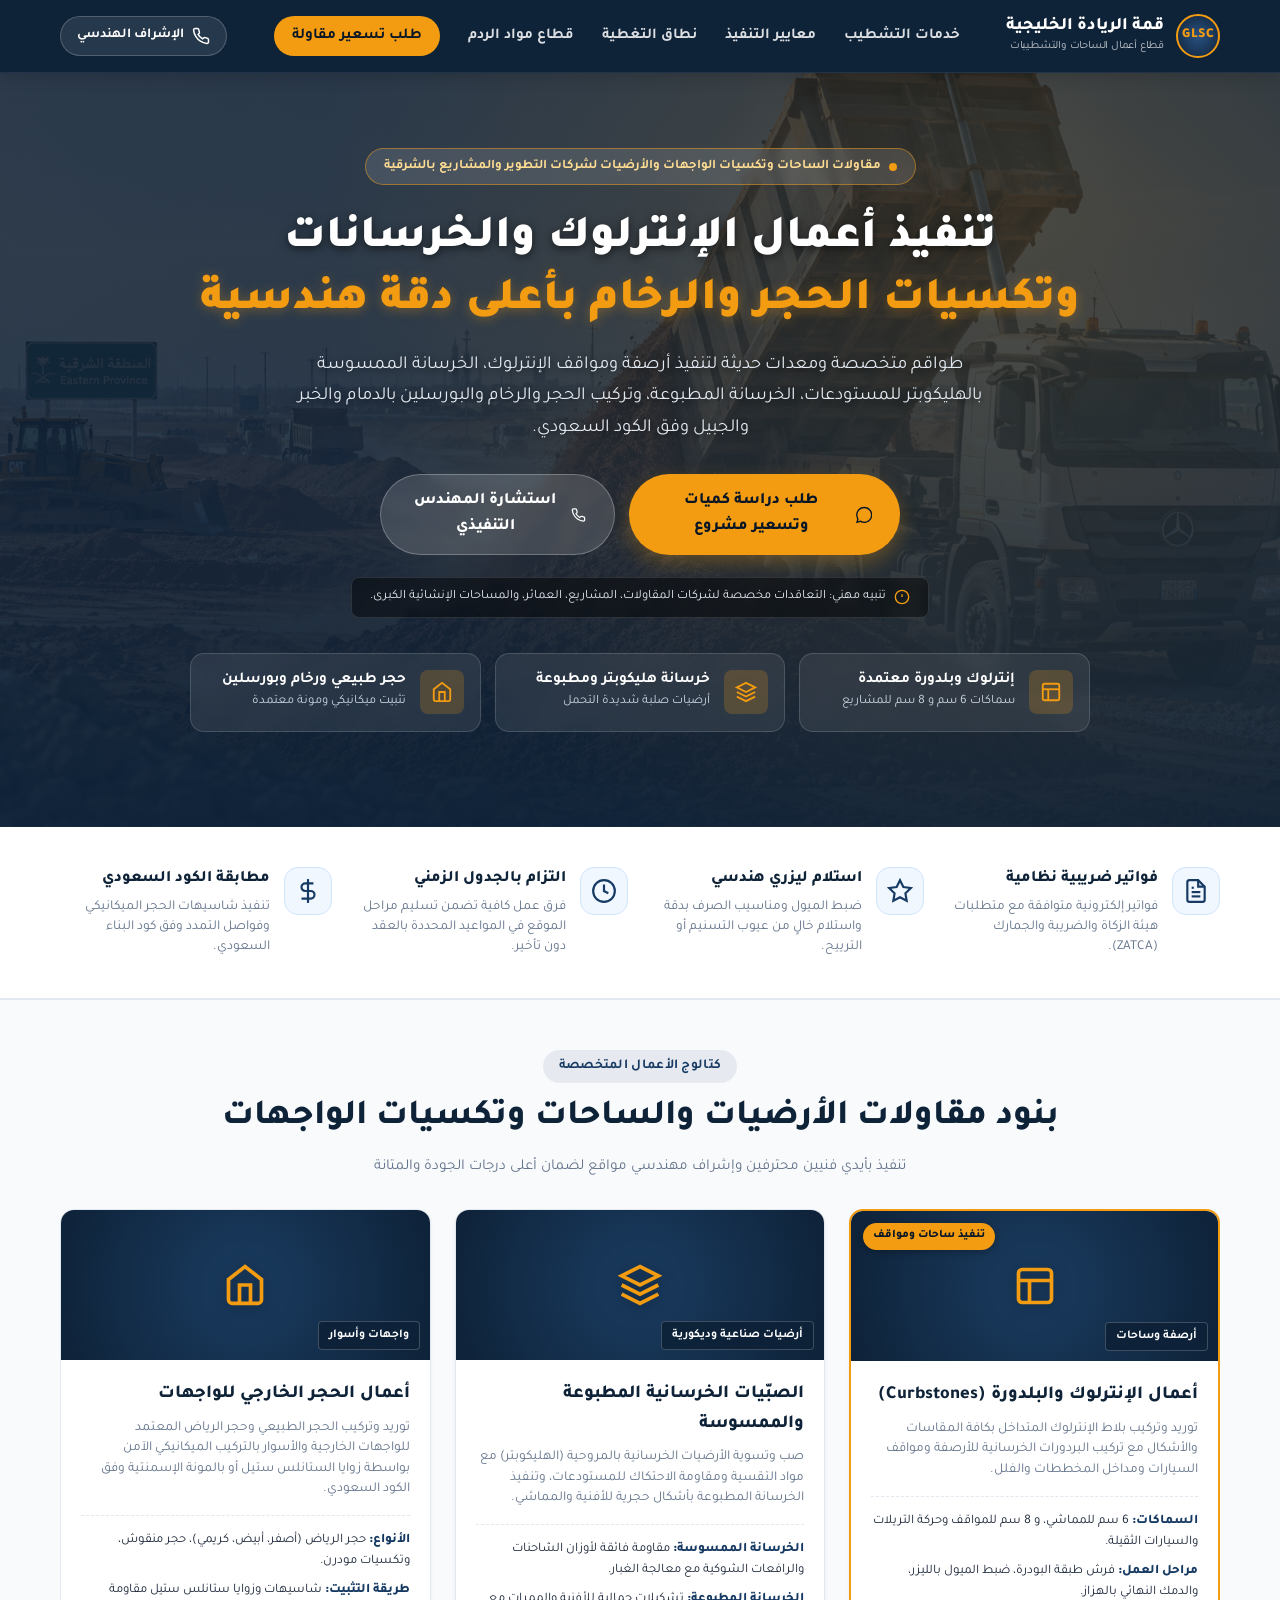
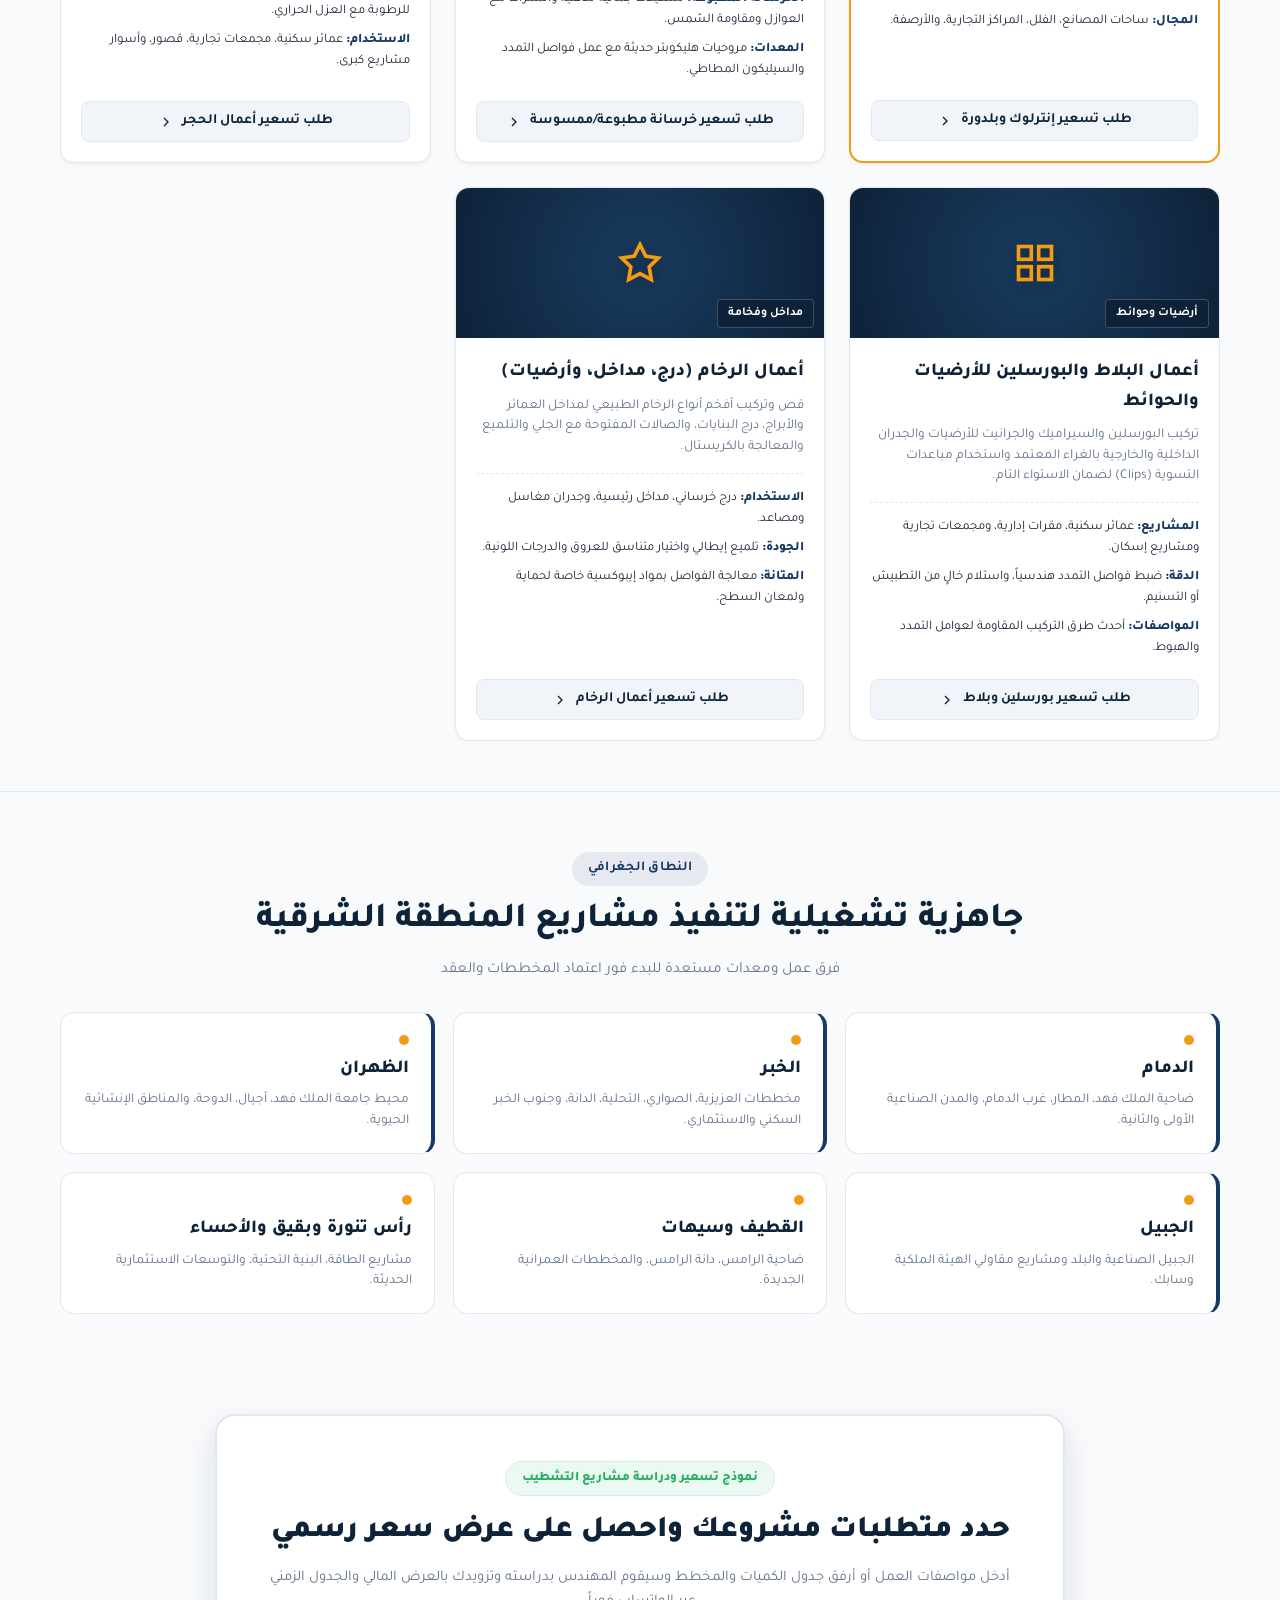
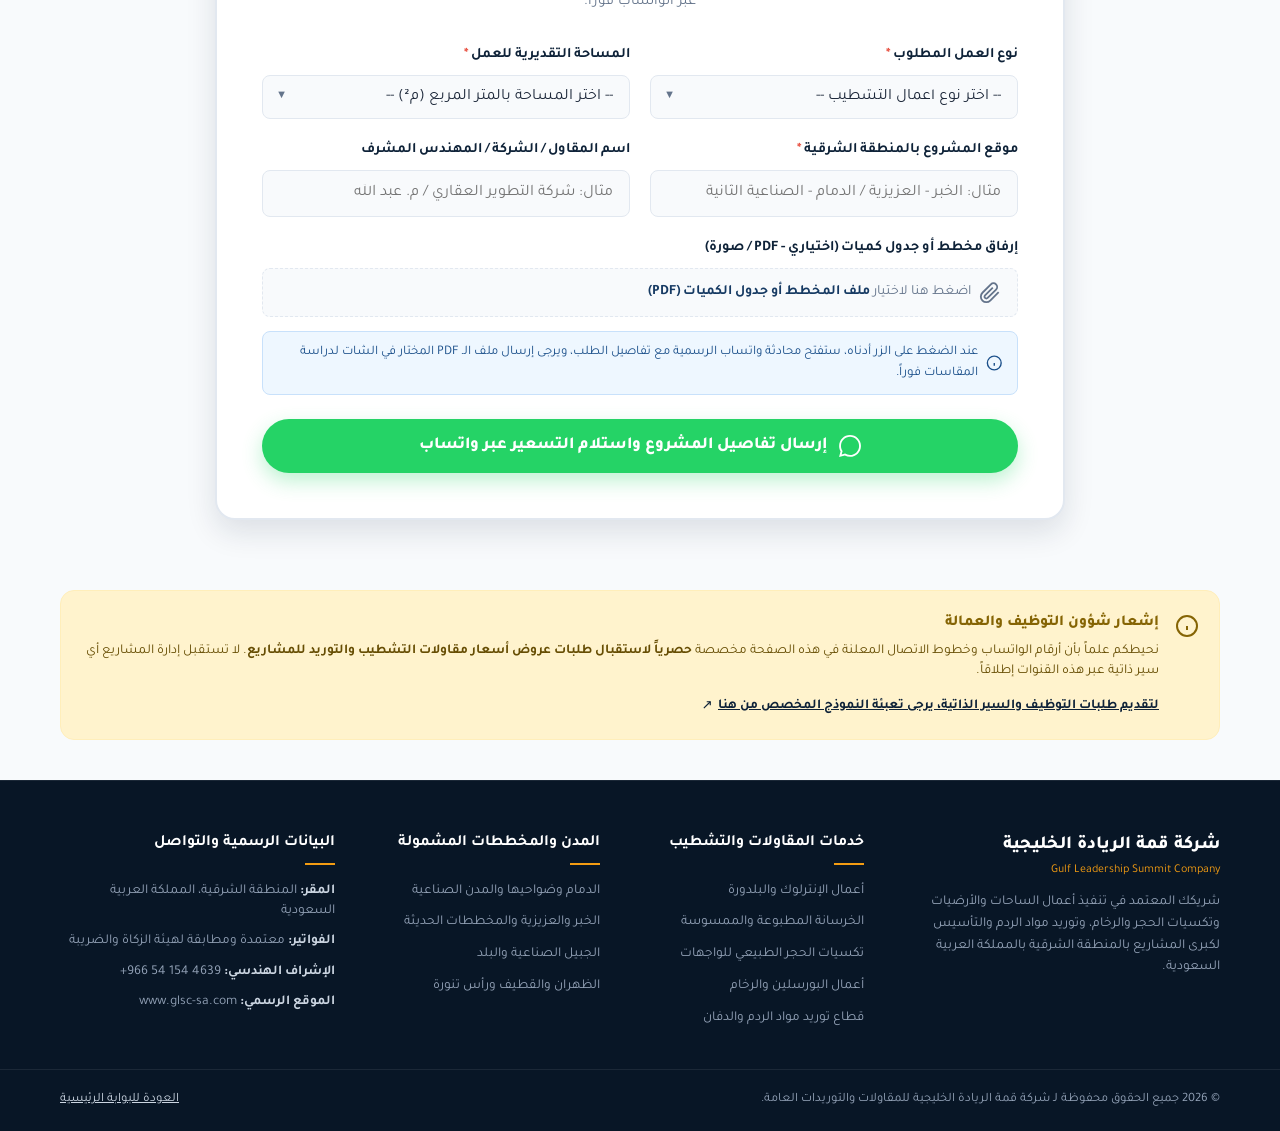
==== finishing.html @ ec5ab381 "Create finishing.html" ====
<!DOCTYPE html>
<html lang="ar" dir="rtl">
<head>
  <meta charset="UTF-8">
  <meta name="viewport" content="width=device-width, initial-scale=1.0">
  <meta http-equiv="X-UA-Compatible" content="IE=edge">
  
  <!-- Canonical URL for SEO -->
  <link rel="canonical" href="https://www.glsc-sa.com/finishing.html">

  <!-- SEO & B2B Targeting Meta Tags -->
  <title>مقاولات أعمال الإنترلوك والخرسانة والتشطيبات بالشرقية | قمة الريادة الخليجية</title>
  <meta name="description" content="تنفيذ أعمال الإنترلوك والبلدورة، الخرسانة الممسوسة والمطبوعة، وتكسيات الحجر والرخام والبورسلين بالدمام، الخبر، والجبيل. إشراف هندسي وفواتير ضريبية معتمدة.">
  <meta name="keywords" content="مقاول انترلوك الدمام, تركيب بلدورات الخبر, خرسانة ممسوسة هليكوبتر, خرسانة مطبوعة الشرقية, مقاول حجر واجهات, تركيب رخام وبورسلين, قمة الريادة الخليجية">
  <meta name="author" content="شركة قمة الريادة الخليجية للمقاولات">
  <meta name="robots" content="index, follow">

  <!-- Schema.org JSON-LD for Local Contracting Business -->
  <script type="application/ld+json">
  {
    "@context": "https://schema.org",
    "@type": "GeneralContractor",
    "name": "شركة قمة الريادة الخليجية - قطاع أعمال الساحات والتشطيبات",
    "url": "https://www.glsc-sa.com/finishing.html",
    "logo": "https://www.glsc-sa.com/assets/images/hero-bg.svg",
    "description": "تنفيذ أعمال الإنترلوك، الخرسانات الممسوسة والمطبوعة، وتكسيات الحجر الطبيعي والرخام والبورسلين بالمنطقة الشرقية.",
    "telephone": "+966541544639",
    "address": {
      "@type": "PostalAddress",
      "addressRegion": "المنطقة الشرقية",
      "addressCountry": "SA"
    },
    "areaServed": ["الدمام", "الخبر", "الجبيل", "الظهران", "القطيف"]
  }
  </script>

  <!-- Open Graph -->
  <meta property="og:type" content="website">
  <meta property="og:title" content="أعمال الإنترلوك والخرسانات وتكسيات الحجر والرخام بالشرقية | قمة الريادة الخليجية">
  <meta property="og:description" content="كوادر فنية متخصصة ومعدات دقيقة لتنفيذ ساحات ومشاريع المنطقة الشرقية وفق معايير الكود السعودي.">
  <meta property="og:image" content="assets/images/hero-bg.svg">
  <meta property="og:url" content="https://www.glsc-sa.com/finishing.html">
  <meta property="og:locale" content="ar_SA">

  <!-- Meta Pixel Code -->
  <script>
    !function(f,b,e,v,n,t,s)
    {if(f.fbq)return;n=f.fbq=function(){n.callMethod?
    n.callMethod.apply(n,arguments):n.queue.push(arguments)};
    if(!f._fbq)f._fbq=n;n.push=n;n.loaded=!0;n.version='2.0';
    n.queue=[];t=b.createElement(e);t.async=!0;
    t.src=v;s=b.getElementsByTagName(e)[0];
    s.parentNode.insertBefore(t,s)}(window, document,'script',
    'https://connect.facebook.net/en_US/fbevents.js');
    fbq('init', '2124334818291860');
    fbq('track', 'PageView');
  </script>
  <noscript>
    <img height="1" width="1" style="display:none"
    src="https://www.facebook.com/tr?id=2124334818291860&ev=PageView&noscript=1"/>
  </noscript>

  <!-- Microsoft Clarity Tracking Code -->
  <script type="text/javascript">
    (function(c,l,a,r,i,t,y){
        c[a]=c[a]||function(){(c[a].q=c[a].q||[]).push(arguments)};
        t=l.createElement(r);t.async=1;t.src="https://www.clarity.ms/tag/"+i;
        y=l.getElementsByTagName(r)[0];y.parentNode.insertBefore(t,y);
    })(window, document, "clarity", "script", "yhiskl7cxf");
  </script>

  <!-- Vercel Web Analytics -->
  <script>
    window.va = window.va || function () { (window.vaq = window.vaq || []).push(arguments); };
  </script>
  <script defer src="/_vercel/insights/script.js"></script>

  <!-- Google Fonts: Tajawal -->
  <link rel="preconnect" href="https://fonts.googleapis.com">
  <link rel="preconnect" href="https://fonts.gstatic.com">
  <link href="https://fonts.googleapis.com/css2?family=Tajawal:wght@400;500;700;800;900&display=swap" rel="stylesheet">

  <!-- Main Stylesheet -->
  <link rel="stylesheet" href="css/styles.css?v=30">

  <style>
    /* تخصيص إضافي لخانة المرفقات وتنبيه ملفات الـ PDF */
    .file-upload-wrapper {
      position: relative;
      background-color: #f8fafc;
      border: 1.5px dashed var(--border-color);
      border-radius: var(--radius-sm);
      padding: 12px 16px;
      display: flex;
      align-items: center;
      gap: 12px;
      cursor: pointer;
      transition: var(--transition);
    }
    .file-upload-wrapper:hover {
      border-color: var(--primary-blue);
      background-color: #f0f7ff;
    }
    .file-upload-wrapper input[type="file"] {
      position: absolute;
      top: 0;
      left: 0;
      width: 100%;
      height: 100%;
      opacity: 0;
      cursor: pointer;
    }
    .file-upload-label {
      font-size: 0.88rem;
      color: var(--text-muted);
      display: flex;
      align-items: center;
      gap: 8px;
    }
    .file-upload-label strong {
      color: var(--primary-blue);
    }
    .file-status-text {
      font-size: 0.8rem;
      color: #27ae60;
      font-weight: 700;
      display: none;
    }
    .pdf-notice-box {
      background-color: #eef7ff;
      border: 1px solid #c8e1fb;
      padding: 10px 14px;
      border-radius: var(--radius-sm);
      font-size: 0.82rem;
      color: #1a4f8a;
      display: flex;
      align-items: center;
      gap: 8px;
      margin-top: 6px;
    }
  </style>
</head>
<body>

  <!-- 1. Header & Navigation -->
  <header class="site-header" id="header">
    <div class="container header-inner">
      <div class="brand-identity">
        <a href="index.html" class="brand-logo" aria-label="شركة قمة الريادة الخليجية">
          <div class="logo-symbol">
            <span class="logo-letters">GLSC</span>
          </div>
          <div class="logo-texts">
            <span class="brand-title">قمة الريادة الخليجية</span>
            <span class="brand-subtitle">قطاع أعمال الساحات والتشطيبات</span>
          </div>
        </a>
      </div>

      <nav class="desktop-nav">
        <a href="#services">خدمات التشطيب</a>
        <a href="#compliance">معايير التنفيذ</a>
        <a href="#coverage">نطاق التغطية</a>
        <a href="materials.html">قطاع مواد الردم</a>
        <a href="#rfq-funnel" class="btn-nav-highlight">طلب تسعير مقاولة</a>
      </nav>

      <div class="header-contact">
        <a href="tel:+966541544639" class="btn-header-call" aria-label="اتصال مباشر بالمهندس المشرف">
          <svg width="18" height="18" viewBox="0 0 24 24" fill="none" stroke="currentColor" stroke-width="2"><path d="M22 16.92v3a2 2 0 0 1-2.18 2 19.79 19.79 0 0 1-8.63-3.07 19.5 19.5 0 0 1-6-6 19.79 19.79 0 0 1-3.07-8.67A2 2 0 0 1 4.11 2h3a2 2 0 0 1 2 1.72 12.84 12.84 0 0 0 .7 2.81 2 2 0 0 1-.45 2.11L8.09 9.91a16 16 0 0 0 6 6l1.27-1.27a2 2 0 0 1 2.11-.45 12.84 12.84 0 0 0 2.81.7A2 2 0 0 1 22 16.92z"></path></svg>
          <span>الإشراف الهندسي</span>
        </a>
      </div>
    </div>
  </header>

  <main>
    <!-- 2. Hero Section -->
    <section class="hero-section" id="hero">
      <div class="hero-overlay"></div>
      <div class="container hero-container">
        
        <div class="b2b-filter-badge">
          <span class="pulse-dot"></span>
          <span>مقاولات الساحات وتكسيات الواجهات والأرضيات لشركات التطوير والمشاريع بالشرقية</span>
        </div>

        <h1 class="hero-title">
          تنفيذ أعمال الإنترلوك والخرسانات<br>
          <span class="highlight-text">وتكسيات الحجر والرخام بأعلى دقة هندسية</span>
        </h1>

        <p class="hero-description">
          طواقم متخصصة ومعدات حديثة لتنفيذ أرصفة ومواقف الإنترلوك، الخرسانة الممسوسة بالهليكوبتر للمستودعات، الخرسانة المطبوعة، وتركيب الحجر والرخام والبورسلين بالدمام والخبر والجبيل وفق الكود السعودي.
        </p>

        <div class="hero-actions">
          <a href="#rfq-funnel" class="btn-primary btn-gold">
            <svg width="22" height="22" viewBox="0 0 24 24" fill="currentColor"><path d="M.057 24l1.687-6.163c-1.041-1.804-1.588-3.849-1.587-5.946.003-6.556 5.338-11.891 11.893-11.891 3.181.001 6.167 1.24 8.413 3.488 2.245 2.248 3.481 5.236 3.48 8.414-.003 6.557-5.338 11.892-11.893 11.892-1.99-.001-3.951-.5-5.688-1.448l-6.305 1.654zm6.597-3.807c1.676.995 3.276 1.591 5.392 1.592 5.448 0 9.886-4.434 9.889-9.885.002-5.462-4.415-9.89-9.881-9.892-5.452 0-9.887 4.434-9.889 9.884-.001 2.225.651 3.891 1.746 5.634l-.999 3.648 3.742-.981z"/></svg>
            <span>طلب دراسة كميات وتسعير مشروع</span>
          </a>
          <a href="tel:+966541544639" class="btn-secondary">
            <svg width="20" height="20" viewBox="0 0 24 24" fill="none" stroke="currentColor" stroke-width="2"><path d="M22 16.92v3a2 2 0 0 1-2.18 2 19.79 19.79 0 0 1-8.63-3.07 19.5 19.5 0 0 1-6-6 19.79 19.79 0 0 1-3.07-8.67A2 2 0 0 1 4.11 2h3a2 2 0 0 1 2 1.72 12.84 12.84 0 0 0 .7 2.81 2 2 0 0 1-.45 2.11L8.09 9.91a16 16 0 0 0 6 6l1.27-1.27a2 2 0 0 1 2.11-.45 12.84 12.84 0 0 0 2.81.7A2 2 0 0 1 22 16.92z"></path></svg>
            <span>استشارة المهندس التنفيذي</span>
          </a>
        </div>

        <div class="hero-disclaimer">
          <svg width="16" height="16" viewBox="0 0 24 24" fill="none" stroke="currentColor" stroke-width="2"><circle cx="12" cy="12" r="10"></circle><line x1="12" y1="8" x2="12" y2="12"></line><line x1="12" y1="8" x2="12.01" y2="8"></line></svg>
          <span>تنبيه مهني: التعاقدات مخصصة لشركات المقاولات، المشاريع، العمائر، والمساحات الإنشائية الكبرى.</span>
        </div>

        <div class="hero-features-grid">
          <div class="feat-badge">
            <div class="feat-icon">
              <svg width="22" height="22" viewBox="0 0 24 24" fill="none" stroke="currentColor" stroke-width="2"><rect x="3" y="3" width="18" height="18" rx="2" ry="2"></rect><line x1="3" y1="9" x2="21" y2="9"></line><line x1="9" y1="21" x2="9" y2="9"></line></svg>
            </div>
            <div class="feat-info">
              <strong>إنترلوك وبلدورة معتمدة</strong>
              <small>سماكات 6 سم و 8 سم للمشاريع</small>
            </div>
          </div>

          <div class="feat-badge">
            <div class="feat-icon">
              <svg width="22" height="22" viewBox="0 0 24 24" fill="none" stroke="currentColor" stroke-width="2"><polygon points="12 2 2 7 12 12 22 7 12 2"></polygon><polyline points="2 17 12 22 22 17"></polyline><polyline points="2 12 12 17 22 12"></polyline></svg>
            </div>
            <div class="feat-info">
              <strong>خرسانة هليكوبتر ومطبوعة</strong>
              <small>أرضيات صلبة شديدة التحمل</small>
            </div>
          </div>

          <div class="feat-badge">
            <div class="feat-icon">
              <svg width="22" height="22" viewBox="0 0 24 24" fill="none" stroke="currentColor" stroke-width="2"><path d="M3 9l9-7 9 7v11a2 2 0 0 1-2 2H5a2 2 0 0 1-2-2z"></path><polyline points="9 22 9 12 15 12 15 22"></polyline></svg>
            </div>
            <div class="feat-info">
              <strong>حجر طبيعي ورخام وبورسلين</strong>
              <small>تثبيت ميكانيكي ومونة معتمدة</small>
            </div>
          </div>
        </div>

      </div>
    </section>

    <!-- 3. Authority & Compliance Bar -->
    <section class="compliance-bar" id="compliance">
      <div class="container">
        <div class="compliance-grid">
          
          <div class="comp-item">
            <div class="comp-icon-box">
              <svg width="26" height="26" viewBox="0 0 24 24" fill="none" stroke="currentColor" stroke-width="2"><path d="M14 2H6a2 2 0 0 0-2 2v16a2 2 0 0 0 2 2h12a2 2 0 0 0 2-2V8z"></path><polyline points="14 2 14 8 20 8"></polyline><line x1="16" y1="13" x2="8" y2="13"></line><line x1="16" y1="17" x2="8" y2="17"></line><polyline points="10 9 9 9 8 9"></polyline></svg>
            </div>
            <div>
              <h3>فواتير ضريبية نظامية</h3>
              <p>فواتير إلكترونية متوافقة مع متطلبات هيئة الزكاة والضريبة والجمارك (ZATCA).</p>
            </div>
          </div>

          <div class="comp-item">
            <div class="comp-icon-box">
              <svg width="26" height="26" viewBox="0 0 24 24" fill="none" stroke="currentColor" stroke-width="2"><polygon points="12 2 15.09 8.26 22 9.27 17 14.14 18.18 21.02 12 17.77 5.82 21.02 7 14.14 2 9.27 8.91 8.26 12 2"></polygon></svg>
            </div>
            <div>
              <h3>استلام ليزري هندسي</h3>
              <p>ضبط الميول ومناسيب الصرف بدقة واستلام خالٍ من عيوب التسنيم أو الترييح.</p>
            </div>
          </div>

          <div class="comp-item">
            <div class="comp-icon-box">
              <svg width="26" height="26" viewBox="0 0 24 24" fill="none" stroke="currentColor" stroke-width="2"><circle cx="12" cy="12" r="10"></circle><polyline points="12 6 12 12 16 14"></polyline></svg>
            </div>
            <div>
              <h3>التزام بالجدول الزمني</h3>
              <p>فرق عمل كافية تضمن تسليم مراحل الموقع في المواعيد المحددة بالعقد دون تأخير.</p>
            </div>
          </div>

          <div class="comp-item">
            <div class="comp-icon-box">
              <svg width="26" height="26" viewBox="0 0 24 24" fill="none" stroke="currentColor" stroke-width="2"><line x1="12" y1="1" x2="12" y2="23"></line><path d="M17 5H9.5a3.5 3.5 0 0 0 0 7h5a3.5 3.5 0 0 1 0 7H6"></path></svg>
            </div>
            <div>
              <h3>مطابقة الكود السعودي</h3>
              <p>تنفيذ شاسيهات الحجر الميكانيكي وفواصل التمدد وفق كود البناء السعودي.</p>
            </div>
          </div>

        </div>
      </div>
    </section>

    <!-- 4. Services Section: The 5 Dedicated Finishing Items -->
    <section class="finishing-section" id="services">
      <div class="container">
        
        <div class="section-heading text-center">
          <span class="section-tag">كتالوج الأعمال المتخصصة</span>
          <h2 class="section-title">بنود مقاولات الأرضيات والساحات وتكسيات الواجهات</h2>
          <p class="section-desc">تنفيذ بأيدي فنيين محترفين وإشراف مهندسي مواقع لضمان أعلى درجات الجودة والمتانة</p>
        </div>

        <div class="materials-grid">
          
          <!-- Item 1: Interlock & Curbs -->
          <article class="material-card featured-card">
            <div class="card-ribbon">تنفيذ ساحات ومواقف</div>
            <div class="card-media">
              <div class="finishing-icon-header">
                <svg width="44" height="44" viewBox="0 0 24 24" fill="none" stroke="#f39c12" stroke-width="2"><rect x="3" y="3" width="18" height="18" rx="2" ry="2"></rect><line x1="3" y1="9" x2="21" y2="9"></line><line x1="9" y1="21" x2="9" y2="9"></line></svg>
              </div>
              <span class="badge-usage">أرصفة وساحات</span>
            </div>
            <div class="card-body">
              <h3 class="card-title">أعمال الإنترلوك والبلدورة (Curbstones)</h3>
              <p class="card-text">توريد وتركيب بلاط الإنترلوك المتداخل بكافة المقاسات والأشكال مع تركيب البردورات الخرسانية للأرصفة ومواقف السيارات ومداخل المخططات والفلل.</p>
              
              <ul class="spec-list">
                <li><span>السماكات:</span> 6 سم للمماشي، و 8 سم للمواقف وحركة التريلات والسيارات الثقيلة.</li>
                <li><span>مراحل العمل:</span> فرش طبقة البودرة، ضبط الميول بالليزر، والدمك النهائي بالهزاز.</li>
                <li><span>المجال:</span> ساحات المصانع، الفلل، المراكز التجارية، والأرصفة.</li>
              </ul>

              <div class="card-action">
                <button class="btn-card-quote" data-service="أعمال الإنترلوك والبلدورة">
                  <span>طلب تسعير إنترلوك وبلدورة</span>
                  <svg width="16" height="16" viewBox="0 0 24 24" fill="none" stroke="currentColor" stroke-width="2"><polyline points="9 18 15 12 9 6"></polyline></svg>
                </button>
              </div>
            </div>
          </article>

          <!-- Item 2: Concrete Stamped & Power-Troweled -->
          <article class="material-card">
            <div class="card-media">
              <div class="finishing-icon-header">
                <svg width="44" height="44" viewBox="0 0 24 24" fill="none" stroke="#f39c12" stroke-width="2"><polygon points="12 2 2 7 12 12 22 7 12 2"></polygon><polyline points="2 17 12 22 22 17"></polyline><polyline points="2 12 12 17 22 12"></polyline></svg>
              </div>
              <span class="badge-usage">أرضيات صناعية وديكورية</span>
            </div>
            <div class="card-body">
              <h3 class="card-title">الصبّيات الخرسانية المطبوعة والممسوسة</h3>
              <p class="card-text">صب وتسوية الأرضيات الخرسانية بالمروحية (الهليكوبتر) مع مواد التقسية ومقاومة الاحتكاك للمستودعات، وتنفيذ الخرسانة المطبوعة بأشكال حجرية للأفنية والمماشي.</p>
              
              <ul class="spec-list">
                <li><span>الخرسانة الممسوسة:</span> مقاومة فائقة لأوزان الشاحنات والرافعات الشوكية مع معالجة الغبار.</li>
                <li><span>الخرسانة المطبوعة:</span> تشكيلات جمالية للأفنية والممرات مع العوازل ومقاومة الشمس.</li>
                <li><span>المعدات:</span> مروحيات هليكوبتر حديثة مع عمل فواصل التمدد والسيليكون المطاطي.</li>
              </ul>

              <div class="card-action">
                <button class="btn-card-quote" data-service="الصبيات الخرسانية المطبوعة والممسوسة">
                  <span>طلب تسعير خرسانة مطبوعة/ممسوسة</span>
                  <svg width="16" height="16" viewBox="0 0 24 24" fill="none" stroke="currentColor" stroke-width="2"><polyline points="9 18 15 12 9 6"></polyline></svg>
                </button>
              </div>
            </div>
          </article>

          <!-- Item 3: Exterior Stone Cladding -->
          <article class="material-card">
            <div class="card-media">
              <div class="finishing-icon-header">
                <svg width="44" height="44" viewBox="0 0 24 24" fill="none" stroke="#f39c12" stroke-width="2"><path d="M3 9l9-7 9 7v11a2 2 0 0 1-2 2H5a2 2 0 0 1-2-2z"></path><polyline points="9 22 9 12 15 12 15 22"></polyline></svg>
              </div>
              <span class="badge-usage">واجهات وأسوار</span>
            </div>
            <div class="card-body">
              <h3 class="card-title">أعمال الحجر الخارجي للواجهات</h3>
              <p class="card-text">توريد وتركيب الحجر الطبيعي وحجر الرياض المعتمد للواجهات الخارجية والأسوار بالتركيب الميكانيكي الآمن بواسطة زوايا الستانلس ستيل أو بالمونة الإسمنتية وفق الكود السعودي.</p>
              
              <ul class="spec-list">
                <li><span>الأنواع:</span> حجر الرياض (أصفر، أبيض، كريمي)، حجر منقوش، وتكسيات مودرن.</li>
                <li><span>طريقة التثبيت:</span> شاسيهات وزوايا ستانلس ستيل مقاومة للرطوبة مع العزل الحراري.</li>
                <li><span>الاستخدام:</span> عمائر سكنية، مجمعات تجارية، قصور، وأسوار مشاريع كبرى.</li>
              </ul>

              <div class="card-action">
                <button class="btn-card-quote" data-service="أعمال الحجر الخارجي">
                  <span>طلب تسعير أعمال الحجر</span>
                  <svg width="16" height="16" viewBox="0 0 24 24" fill="none" stroke="currentColor" stroke-width="2"><polyline points="9 18 15 12 9 6"></polyline></svg>
                </button>
              </div>
            </div>
          </article>

          <!-- Item 4: Tiles & Porcelain -->
          <article class="material-card">
            <div class="card-media">
              <div class="finishing-icon-header">
                <svg width="44" height="44" viewBox="0 0 24 24" fill="none" stroke="#f39c12" stroke-width="2"><rect x="3" y="3" width="7" height="7"></rect><rect x="14" y="3" width="7" height="7"></rect><rect x="14" y="14" width="7" height="7"></rect><rect x="3" y="14" width="7" height="7"></rect></svg>
              </div>
              <span class="badge-usage">أرضيات وحوائط</span>
            </div>
            <div class="card-body">
              <h3 class="card-title">أعمال البلاط والبورسلين للأرضيات والحوائط</h3>
              <p class="card-text">تركيب البورسلين والسيراميك والجرانيت للأرضيات والجدران الداخلية والخارجية بالغراء المعتمد واستخدام مباعدات التسوية (Clips) لضمان الاستواء التام.</p>
              
              <ul class="spec-list">
                <li><span>المشاريع:</span> عمائر سكنية، مقرات إدارية، ومجمعات تجارية ومشاريع إسكان.</li>
                <li><span>الدقة:</span> ضبط فواصل التمدد هندسياً، واستلام خالٍ من التطبيش أو التسنيم.</li>
                <li><span>المواصفات:</span> أحدث طرق التركيب المقاومة لعوامل التمدد والهبوط.</li>
              </ul>

              <div class="card-action">
                <button class="btn-card-quote" data-service="أعمال البلاط والبورسلين">
                  <span>طلب تسعير بورسلين وبلاط</span>
                  <svg width="16" height="16" viewBox="0 0 24 24" fill="none" stroke="currentColor" stroke-width="2"><polyline points="9 18 15 12 9 6"></polyline></svg>
                </button>
              </div>
            </div>
          </article>

          <!-- Item 5: Marble Works -->
          <article class="material-card">
            <div class="card-media">
              <div class="finishing-icon-header">
                <svg width="44" height="44" viewBox="0 0 24 24" fill="none" stroke="#f39c12" stroke-width="2"><polygon points="12 2 15.09 8.26 22 9.27 17 14.14 18.18 21.02 12 17.77 5.82 21.02 7 14.14 2 9.27 8.91 8.26 12 2"></polygon></svg>
              </div>
              <span class="badge-usage">مداخل وفخامة</span>
            </div>
            <div class="card-body">
              <h3 class="card-title">أعمال الرخام (درج، مداخل، وأرضيات)</h3>
              <p class="card-text">قص وتركيب أفخم أنواع الرخام الطبيعي لمداخل العمائر والأبراج، درج البنايات، والصالات المفتوحة مع الجلي والتلميع والمعالجة بالكريستال.</p>
              
              <ul class="spec-list">
                <li><span>الاستخدام:</span> درج خرساني، مداخل رئيسية، وجدران مغاسل ومصاعد.</li>
                <li><span>الجودة:</span> تلميع إيطالي واختيار متناسق للعروق والدرجات اللونية.</li>
                <li><span>المتانة:</span> معالجة الفواصل بمواد إيبوكسية خاصة لحماية ولمعان السطح.</li>
              </ul>

              <div class="card-action">
                <button class="btn-card-quote" data-service="أعمال الرخام">
                  <span>طلب تسعير أعمال الرخام</span>
                  <svg width="16" height="16" viewBox="0 0 24 24" fill="none" stroke="currentColor" stroke-width="2"><polyline points="9 18 15 12 9 6"></polyline></svg>
                </button>
              </div>
            </div>
          </article>

        </div>

      </div>
    </section>

    <!-- 5. Geographic Coverage -->
    <section class="coverage-section" id="coverage">
      <div class="container">
        
        <div class="section-heading text-center">
          <span class="section-tag">النطاق الجغرافي</span>
          <h2 class="section-title">جاهزية تشغيلية لتنفيذ مشاريع المنطقة الشرقية</h2>
          <p class="section-desc">فرق عمل ومعدات مستعدة للبدء فور اعتماد المخططات والعقد</p>
        </div>

        <div class="coverage-cities-grid">
          
          <div class="city-card active-city">
            <div class="city-dot"></div>
            <h4>الدمام</h4>
            <p>ضاحية الملك فهد، المطار، غرب الدمام، والمدن الصناعية الأولى والثانية.</p>
          </div>

          <div class="city-card active-city">
            <div class="city-dot"></div>
            <h4>الخبر</h4>
            <p>مخططات العزيزية، الصواري، التحلية، الدانة، وجنوب الخبر السكني والاستثماري.</p>
          </div>

          <div class="city-card active-city">
            <div class="city-dot"></div>
            <h4>الظهران</h4>
            <p>محيط جامعة الملك فهد، أجيال، الدوحة، والمناطق الإنشائية الحيوية.</p>
          </div>

          <div class="city-card active-city">
            <div class="city-dot"></div>
            <h4>الجبيل</h4>
            <p>الجبيل الصناعية والبلد ومشاريع مقاولي الهيئة الملكية وسابك.</p>
          </div>

          <div class="city-card">
            <div class="city-dot"></div>
            <h4>القطيف وسيهات</h4>
            <p>ضاحية الرامس، دانة الرامس، والمخططات العمرانية الجديدة.</p>
          </div>

          <div class="city-card">
            <div class="city-dot"></div>
            <h4>رأس تنورة وبقيق والأحساء</h4>
            <p>مشاريع الطاقة، البنية التحتية، والتوسعات الاستثمارية الحديثة.</p>
          </div>

        </div>

      </div>
    </section>

    <!-- 6. RFQ Funnel with PDF/BOQ Attachment Feature -->
    <section class="rfq-section" id="rfq-funnel">
      <div class="container">
        
        <div class="rfq-card">
          <div class="rfq-header">
            <span class="rfq-pill">نموذج تسعير ودراسة مشاريع التشطيب</span>
            <h2>حدد متطلبات مشروعك واحصل على عرض سعر رسمي</h2>
            <p>أدخل مواصفات العمل أو أرفق جدول الكميات والمخطط وسيقوم المهندس بدراسته وتزويدك بالعرض المالي والجدول الزمني عبر الواتساب فوراً.</p>
          </div>

          <form id="finishingRfqForm" class="rfq-form">
            
            <div class="form-grid">
              
              <!-- Field 1: Service Type -->
              <div class="form-group">
                <label for="finishingService">نوع العمل المطلوب <span class="req">*</span></label>
                <div class="select-wrapper">
                  <select id="finishingService" name="finishingService" required>
                    <option value="" disabled selected>-- اختر نوع أعمال التشطيب --</option>
                    <option value="أعمال الإنترلوك والبلدورة">أعمال الإنترلوك والبلدورة (أرصفة وساحات ومواقف)</option>
                    <option value="الصبيات الخرسانية المطبوعة والممسوسة">الصبّيات الخرسانية المطبوعة والممسوسة (هليكوبتر)</option>
                    <option value="أعمال الحجر الخارجي">أعمال الحجر الخارجي (واجهات وأسوار ميكانيكي/مونة)</option>
                    <option value="أعمال البلاط والبورسلين">أعمال البلاط والبورسلين للأرضيات والحوائط</option>
                    <option value="أعمال الرخام">أعمال الرخام (مداخل، درج، وصالات)</option>
                    <option value="أعمال تشطيبات متكاملة حسب المخطط">أعمال تشطيبات وساحات متكاملة لمشروع</option>
                  </select>
                </div>
              </div>

              <!-- Field 2: Approximate Area in m² -->
              <div class="form-group">
                <label for="projectArea">المساحة التقديرية للعمل <span class="req">*</span></label>
                <div class="select-wrapper">
                  <select id="projectArea" name="projectArea" required>
                    <option value="" disabled selected>-- اختر المساحة بالمتر المربع (م²) --</option>
                    <option value="أقل من 300 متر مربع">مساحة عمل: أقل من 300 م²</option>
                    <option value="300 إلى 1,000 متر مربع">مساحة عمل: 300 إلى 1,000 م²</option>
                    <option value="1,000 إلى 3,000 متر مربع">مساحة مشروع: 1,000 إلى 3,000 م²</option>
                    <option value="أكثر من 3,000 متر مربع">مشاريع وساحات كبرى: أكثر من 3,000 م²</option>
                  </select>
                </div>
              </div>

              <!-- Field 3: Project Location -->
              <div class="form-group">
                <label for="projectLocation">موقع المشروع بالمنطقة الشرقية <span class="req">*</span></label>
                <input type="text" id="projectLocation" name="projectLocation" placeholder="مثال: الخبر - العزيزية / الدمام - الصناعية الثانية" required>
              </div>

              <!-- Field 4: Contractor / Company Name -->
              <div class="form-group">
                <label for="companyName">اسم المقاول / الشركة / المهندس المشرف</label>
                <input type="text" id="companyName" name="companyName" placeholder="مثال: شركة التطوير العقاري / م. عبد الله">
              </div>

              <!-- Field 5: PDF / Drawings / BOQ Attachment Notice -->
              <div class="form-group" style="grid-column: 1 / -1;">
                <label for="projectDocument">إرفاق مخطط أو جدول كميات (اختياري - PDF / صورة)</label>
                <div class="file-upload-wrapper" id="fileUploadContainer">
                  <input type="file" id="projectDocument" name="projectDocument" accept=".pdf,.dwg,.jpg,.jpeg,.png">
                  <span class="file-upload-label" id="fileLabelText">
                    <svg width="22" height="22" viewBox="0 0 24 24" fill="none" stroke="currentColor" stroke-width="2"><path d="M21.44 11.05l-9.19 9.19a6 6 0 0 1-8.49-8.49l9.19-9.19a4 4 0 0 1 5.66 5.66l-9.2 9.19a2 2 0 0 1-2.83-2.83l8.49-8.48"></path></svg>
                    <span>اضغط هنا لاختيار <strong>ملف المخطط أو جدول الكميات (PDF)</strong></span>
                  </span>
                  <span class="file-status-text" id="fileStatus">✓ تم تحديد الملف بنجاح</span>
                </div>
                <div class="pdf-notice-box">
                  <svg width="18" height="18" viewBox="0 0 24 24" fill="none" stroke="currentColor" stroke-width="2"><circle cx="12" cy="12" r="10"></circle><line x1="12" y1="16" x2="12" y2="12"></line><line x1="12" y1="8" x2="12.01" y2="8"></line></svg>
                  <span>عند الضغط على الزر أدناه، ستفتح محادثة واتساب الرسمية مع تفاصيل الطلب، ويرجى إرسال ملف الـ PDF المختار في الشات لدراسة المقاسات فوراً.</span>
                </div>
              </div>

            </div>

            <button type="submit" class="btn-submit-rfq" id="submitFinishingBtn">
              <svg width="22" height="22" viewBox="0 0 24 24" fill="currentColor"><path d="M.057 24l1.687-6.163c-1.041-1.804-1.588-3.849-1.587-5.946.003-6.556 5.338-11.891 11.893-11.891 3.181.001 6.167 1.24 8.413 3.488 2.245 2.248 3.481 5.236 3.48 8.414-.003 6.557-5.338 11.892-11.893 11.892-1.99-.001-3.951-.5-5.688-1.448l-6.305 1.654zm6.597-3.807c1.676.995 3.276 1.591 5.392 1.592 5.448 0 9.886-4.434 9.889-9.885.002-5.462-4.415-9.89-9.881-9.892-5.452 0-9.887 4.434-9.889 9.884-.001 2.225.651 3.891 1.746 5.634l-.999 3.648 3.742-.981z"/></svg>
              <span>إرسال تفاصيل المشروع واستلام التسعير عبر واتساب</span>
            </button>

          </form>

        </div>

      </div>
    </section>

    <!-- 7. Anti-Job Seeker Trap -->
    <section class="job-trap-section">
      <div class="container">
        <div class="job-trap-box">
          <div class="trap-icon">
            <svg width="24" height="24" viewBox="0 0 24 24" fill="none" stroke="currentColor" stroke-width="2"><circle cx="12" cy="12" r="10"></circle><line x1="12" y1="16" x2="12" y2="12"></line><line x1="12" y1="8" x2="12.01" y2="8"></line></svg>
          </div>
          <div class="trap-content">
            <h4>إشعار شؤون التوظيف والعمالة</h4>
            <p>
              نحيطكم علماً بأن أرقام الواتساب وخطوط الاتصال المعلنة في هذه الصفحة مخصصة <strong>حصرياً لاستقبال طلبات عروض أسعار مقاولات التشطيب والتوريد للمشاريع</strong>. لا تستقبل إدارة المشاريع أي سير ذاتية عبر هذه القنوات إطلاقاً.
            </p>
            <a href="https://forms.gle/your-recruitment-form" target="_blank" rel="noopener noreferrer" class="btn-recruitment-redirect">
              <span>لتقديم طلبات التوظيف والسير الذاتية، يرجى تعبئة النموذج المخصص من هنا</span>
              <svg width="14" height="14" viewBox="0 0 24 24" fill="none" stroke="currentColor" stroke-width="2"><polyline points="15 3 21 3 21 9"></polyline><polyline points="10 14 21 3"></polyline></svg>
            </a>
          </div>
        </div>
      </div>
    </section>

  </main>

  <!-- 8. Footer -->
  <footer class="site-footer">
    <div class="container footer-inner">
      
      <div class="footer-col brand-col">
        <div class="footer-logo">
          <strong>شركة قمة الريادة الخليجية</strong>
          <small>Gulf Leadership Summit Company</small>
        </div>
        <p class="footer-about">
          شريكك المعتمد في تنفيذ أعمال الساحات والأرضيات وتكسيات الحجر والرخام، وتوريد مواد الردم والتأسيس لكبرى المشاريع بالمنطقة الشرقية بالمملكة العربية السعودية.
        </p>
      </div>

      <div class="footer-col links-col">
        <h4>خدمات المقاولات والتشطيب</h4>
        <ul>
          <li><a href="#services">أعمال الإنترلوك والبلدورة</a></li>
          <li><a href="#services">الخرسانة المطبوعة والممسوسة</a></li>
          <li><a href="#services">تكسيات الحجر الطبيعي للواجهات</a></li>
          <li><a href="#services">أعمال البورسلين والرخام</a></li>
          <li><a href="materials.html">قطاع توريد مواد الردم والدفان</a></li>
        </ul>
      </div>

      <div class="footer-col coverage-col">
        <h4>المدن والمخططات المشمولة</h4>
        <ul>
          <li>الدمام وضواحيها والمدن الصناعية</li>
          <li>الخبر والعزيزية والمخططات الحديثة</li>
          <li>الجبيل الصناعية والبلد</li>
          <li>الظهران والقطيف ورأس تنورة</li>
        </ul>
      </div>

      <div class="footer-col compliance-col">
        <h4>البيانات الرسمية والتواصل</h4>
        <ul class="legal-list">
          <li><strong>المقر:</strong> المنطقة الشرقية، المملكة العربية السعودية</li>
          <li><strong>الفواتير:</strong> معتمدة ومطابقة لهيئة الزكاة والضريبة</li>
          <li><strong>الإشراف الهندسي:</strong> <a href="tel:+966541544639" dir="ltr">+966 54 154 4639</a></li>
          <li><strong>الموقع الرسمي:</strong> www.glsc-sa.com</li>
        </ul>
      </div>

    </div>

    <div class="footer-bottom">
      <div class="container footer-bottom-inner">
        <p>© 2026 جميع الحقوق محفوظة لـ شركة قمة الريادة الخليجية للمقاولات والتوريدات العامة.</p>
        <p class="footer-credit"><a href="index.html" style="color: #cbd5e1; text-decoration: underline;">العودة للبوابة الرئيسية</a></p>
      </div>
    </div>
  </footer>

  <!-- 9. Sticky Mobile Conversion Bar -->
  <aside class="sticky-mobile-bar" id="stickyBar" aria-label="أزرار التواصل السريع">
    <div class="sticky-actions-container">
      <a href="tel:+966541544639" class="btn-sticky-call" aria-label="اتصال هاتفي مباشر بالإشراف الهندسي">
        <svg width="20" height="20" viewBox="0 0 24 24" fill="none" stroke="currentColor" stroke-width="2"><path d="M22 16.92v3a2 2 0 0 1-2.18 2 19.79 19.79 0 0 1-8.63-3.07 19.5 19.5 0 0 1-6-6 19.79 19.79 0 0 1-3.07-8.67A2 2 0 0 1 4.11 2h3a2 2 0 0 1 2 1.72 12.84 12.84 0 0 0 .7 2.81 2 2 0 0 1-.45 2.11L8.09 9.91a16 16 0 0 0 6 6l1.27-1.27a2 2 0 0 1 2.11-.45 12.84 12.84 0 0 0 2.81.7A2 2 0 0 1 22 16.92z"></path></svg>
        <span>اتصال بالإشراف</span>
      </a>

      <button class="btn-sticky-whatsapp" id="stickyFinishingWhatsAppBtn" aria-label="طلب تسعير مقاولة عبر واتساب">
        <svg width="22" height="22" viewBox="0 0 24 24" fill="currentColor"><path d="M.057 24l1.687-6.163c-1.041-1.804-1.588-3.849-1.587-5.946.003-6.556 5.338-11.891 11.893-11.891 3.181.001 6.167 1.24 8.413 3.488 2.245 2.248 3.481 5.236 3.48 8.414-.003 6.557-5.338 11.892-11.893 11.892-1.99-.001-3.951-.5-5.688-1.448l-6.305 1.654zm6.597-3.807c1.676.995 3.276 1.591 5.392 1.592 5.448 0 9.886-4.434 9.889-9.885.002-5.462-4.415-9.89-9.881-9.892-5.452 0-9.887 4.434-9.889 9.884-.001 2.225.651 3.891 1.746 5.634l-.999 3.648 3.742-.981z"/></svg>
        <span>طلب تسعير مقاولة</span>
      </button>
    </div>
  </aside>

  <!-- 10. Dedicated In-page Script for Finishing & File Attachment Handling -->
  <script>
    document.addEventListener('DOMContentLoaded', () => {
      const salesWhatsAppNumber = "966541544639";
      const form = document.getElementById('finishingRfqForm');
      const serviceSelect = document.getElementById('finishingService');
      const areaSelect = document.getElementById('projectArea');
      const locationInput = document.getElementById('projectLocation');
      const companyInput = document.getElementById('companyName');
      const fileInput = document.getElementById('projectDocument');
      const fileStatus = document.getElementById('fileStatus');
      const fileLabelText = document.getElementById('fileLabelText');
      const quoteButtons = document.querySelectorAll('.btn-card-quote');
      const stickyBtn = document.getElementById('stickyFinishingWhatsAppBtn');
      const rfqSection = document.getElementById('rfq-funnel');

      // Pre-select service from card buttons
      quoteButtons.forEach(btn => {
        btn.addEventListener('click', function(e) {
          e.preventDefault();
          const selectedService = this.getAttribute('data-service');
          if (selectedService && serviceSelect) {
            for (let i = 0; i < serviceSelect.options.length; i++) {
              if (serviceSelect.options[i].value.trim() === selectedService.trim()) {
                serviceSelect.selectedIndex = i;
                break;
              }
            }
            serviceSelect.style.border = '2px solid #27ae60';
            serviceSelect.style.backgroundColor = '#f0fdf4';
          }
          if (rfqSection) {
            rfqSection.scrollIntoView({ behavior: 'smooth' });
            setTimeout(() => { if (areaSelect) areaSelect.focus(); }, 600);
          }
        });
      });

      // Handle File Input UI
      if (fileInput) {
        fileInput.addEventListener('change', function() {
          if (this.files && this.files.length > 0) {
            fileStatus.style.display = 'inline-block';
            fileLabelText.innerHTML = `📄 <strong>تم تجهيز الملف:</strong> ${this.files[0].name}`;
          } else {
            fileStatus.style.display = 'none';
          }
        });
      }

      // Handle Form Submit
      if (form) {
        form.addEventListener('submit', (e) => {
          e.preventDefault();
          const service = serviceSelect ? serviceSelect.value.trim() : '';
          const area = areaSelect ? areaSelect.value.trim() : '';
          const location = locationInput ? locationInput.value.trim() : '';
          const company = (companyInput && companyInput.value.trim() !== '') 
            ? companyInput.value.trim() 
            : 'مشروع مقاولات / عميل B2B';

          let fileNotice = "لا يوجد ملف مرفق (طلب مواصفات مباشرة)";
          if (fileInput && fileInput.files && fileInput.files.length > 0) {
            fileNotice = `📎 مرفق مخطط/جدول كميات: [اسم الملف: ${fileInput.files[0].name}] - سأقوم بإرساله في الشات الآن.`;
          }

          if (!service) {
            alert('فضلاً اختر نوع العمل المطلوب.');
            serviceSelect.focus();
            return;
          }
          if (!area) {
            alert('فضلاً اختر المساحة التقديرية للعمل.');
            areaSelect.focus();
            return;
          }
          if (!location) {
            alert('فضلاً حدد موقع المشروع بالمنطقة الشرقية.');
            locationInput.focus();
            return;
          }

          // Meta Pixel Lead Event
          if (typeof fbq === 'function') {
            fbq('track', 'Lead', {
              content_name: service,
              content_category: area,
              status: 'Direct_WhatsApp_Finishing_RFQ'
            });
          }

          // Format WhatsApp message
          const messageText = 
`السلام عليكم ورحمة الله وبركاته
إدارة المشاريع - شركة قمة الريادة الخليجية

طلب دراسة كميات وتسعير مقاولة تشطيب (المنطقة الشرقية):
━━━━━━━━━━━━━━━━━━━━━
• نوع العمل: ${service}
• المساحة التقديرية: ${area}
• موقع المشروع: ${location}
• اسم الجهة / المشرف: ${company}
• المخططات وجداول الكميات: ${fileNotice}
━━━━━━━━━━━━━━━━━━━━━
نأمل تزويدنا بالعرض الفني والمالي والجدول الزمني المتاح للتنفيذ.`;

          const whatsappUrl = `https://wa.me/${salesWhatsAppNumber}?text=${encodeURIComponent(messageText)}`;
          window.open(whatsappUrl, '_blank');
        });
      }

      // Sticky WhatsApp button handling
      if (stickyBtn && rfqSection) {
        stickyBtn.addEventListener('click', () => {
          rfqSection.scrollIntoView({ behavior: 'smooth' });
          if (serviceSelect && !serviceSelect.value) {
            serviceSelect.focus();
          } else if (form) {
            form.requestSubmit();
          }
        });
      }
    });
  </script>
</body>
</html>
---- css/styles.css ----
/* ==========================================================================
   شركة قمة الريادة الخليجية - GLSC
   Stylesheet: Production Ready (Vercel & Mobile Optimized)
   ========================================================================== */

/* 1. المتغيرات العامة ونظام الألوان (Design Tokens) */
:root {
  --primary-navy: #0e2238;
  --primary-dark: #081626;
  --primary-blue: #163a63;
  --accent-gold: #f39c12;
  --accent-gold-hover: #d68100;
  --accent-cyan: #17a2b8;
  --whatsapp-green: #25d366;
  --whatsapp-dark: #1eab52;
  --danger-soft: #fff3cd;
  --danger-border: #ffeeba;
  --danger-text: #856404;

  --bg-light: #f8fafc;
  --bg-card: #ffffff;
  --text-main: #1e293b;
  --text-muted: #64748b;
  --text-white: #ffffff;
  --border-color: #e2e8f0;
  --border-light: #edf2f7;

  --font-family: 'Tajawal', -apple-system, BlinkMacSystemFont, "Segoe UI", Roboto, sans-serif;
  --radius-sm: 8px;
  --radius-md: 14px;
  --radius-lg: 20px;
  --radius-pill: 50px;

  --shadow-sm: 0 2px 4px rgba(0, 0, 0, 0.05);
  --shadow-md: 0 6px 16px rgba(14, 34, 56, 0.08);
  --shadow-lg: 0 12px 30px rgba(14, 34, 56, 0.12);
  --shadow-gold: 0 8px 20px rgba(243, 156, 18, 0.3);

  --transition: all 0.25s cubic-bezier(0.4, 0, 0.2, 1);
}

/* 2. إعادة الضبط وتنسيقات الأساس */
*, *::before, *::after {
  box-sizing: border-box;
  margin: 0;
  padding: 0;
}

html {
  font-family: var(--font-family);
  font-size: 16px;
  line-height: 1.6;
  direction: rtl;
  scroll-behavior: smooth;
  -webkit-text-size-adjust: 100%;
}

body {
  background-color: var(--bg-light);
  color: var(--text-main);
  overflow-x: hidden;
  padding-bottom: 95px; /* مساحة للشريط السفلي الثابت في الجوال */
}

@media (min-width: 992px) {
  body {
    padding-bottom: 0;
  }
}

img {
  max-width: 100%;
  height: auto;
  display: block;
}

a {
  color: inherit;
  text-decoration: none;
  transition: var(--transition);
}

button, input, select {
  font-family: inherit;
  font-size: 1rem;
}

.container {
  width: 100%;
  max-width: 1200px;
  margin-left: auto;
  margin-right: auto;
  padding-left: 20px;
  padding-right: 20px;
}

.text-center {
  text-align: center;
}

/* 3. العناوين والشارات العامة */
.section-heading {
  margin-bottom: 30px;
}

.section-tag {
  display: inline-block;
  background-color: rgba(22, 58, 99, 0.08);
  color: var(--primary-blue);
  font-size: 0.85rem;
  font-weight: 700;
  padding: 6px 16px;
  border-radius: var(--radius-pill);
  margin-bottom: 12px;
  letter-spacing: 0.3px;
}

.section-title {
  font-size: 1.75rem;
  font-weight: 800;
  color: var(--primary-navy);
  line-height: 1.35;
  margin-bottom: 12px;
}

@media (min-width: 768px) {
  .section-title {
    font-size: 2.2rem;
  }
}

.section-desc {
  font-size: 0.95rem;
  color: var(--text-muted);
  max-width: 680px;
  margin: 0 auto;
}

/* 4. الهيدر (Header & Navigation) */
.site-header {
  position: sticky;
  top: 0;
  z-index: 1000;
  background-color: var(--primary-navy);
  border-bottom: 1px solid rgba(255, 255, 255, 0.08);
  box-shadow: 0 4px 15px rgba(0, 0, 0, 0.15);
}

.header-inner {
  display: flex;
  align-items: center;
  justify-content: space-between;
  height: 72px;
}

.brand-logo {
  display: flex;
  align-items: center;
  gap: 12px;
}

.logo-symbol {
  width: 44px;
  height: 44px;
  border-radius: 50%;
  background: radial-gradient(circle, #2a5282 0%, #0e2238 100%);
  border: 2px solid var(--accent-gold);
  display: flex;
  align-items: center;
  justify-content: center;
}

.logo-letters {
  color: var(--accent-gold);
  font-weight: 900;
  font-size: 0.85rem;
  letter-spacing: 0.5px;
}

.logo-texts {
  display: flex;
  flex-direction: column;
}

.brand-title {
  color: var(--text-white);
  font-weight: 800;
  font-size: 1.1rem;
  line-height: 1.2;
}

.brand-subtitle {
  color: rgba(255, 255, 255, 0.6);
  font-size: 0.7rem;
  font-weight: 500;
  letter-spacing: -0.2px;
}

.desktop-nav {
  display: none;
}

@media (min-width: 992px) {
  .desktop-nav {
    display: flex;
    align-items: center;
    gap: 28px;
  }

  .desktop-nav a {
    color: rgba(255, 255, 255, 0.85);
    font-weight: 600;
    font-size: 0.95rem;
  }

  .desktop-nav a:hover {
    color: var(--accent-gold);
  }

  .btn-nav-highlight {
    background-color: var(--accent-gold);
    color: var(--primary-dark) !important;
    padding: 8px 18px;
    border-radius: var(--radius-pill);
    font-weight: 700 !important;
  }

  .btn-nav-highlight:hover {
    background-color: var(--accent-gold-hover);
    transform: translateY(-1px);
  }
}

.btn-header-call {
  display: flex;
  align-items: center;
  gap: 8px;
  background-color: rgba(255, 255, 255, 0.1);
  color: var(--text-white);
  padding: 8px 16px;
  border-radius: var(--radius-pill);
  font-weight: 700;
  font-size: 0.85rem;
  border: 1px solid rgba(255, 255, 255, 0.2);
}

.btn-header-call:hover {
  background-color: rgba(255, 255, 255, 0.2);
}

/* 5. قسم الواجهة الأساسي مع صورة الخلفية (Hero Section + Hero BG) */
.hero-section {
  position: relative;
  /* دمج التظليل الكحلي مع صورة الخلفية hero-bg.svg */
  background-color: #0a192a;
  background-image: 
    linear-gradient(180deg, rgba(10, 25, 42, 0.82) 0%, rgba(14, 34, 56, 0.88) 55%, rgba(14, 34, 56, 0.98) 100%),
    url('../assets/images/hero-bg.svg');
  background-size: cover;
  background-position: center top;
  background-repeat: no-repeat;
  color: var(--text-white);
  padding: 45px 0 65px 0;
  overflow: hidden;
}

@media (min-width: 768px) {
  .hero-section {
    padding: 75px 0 95px 0;
    background-position: center center;
  }
}

.hero-overlay {
  position: absolute;
  top: 0;
  left: 0;
  right: 0;
  bottom: 0;
  background: radial-gradient(circle at 80% 20%, rgba(243, 156, 18, 0.15) 0%, transparent 60%);
  pointer-events: none;
}

.hero-container {
  position: relative;
  z-index: 2;
  text-align: center;
}

.b2b-filter-badge {
  display: inline-flex;
  align-items: center;
  gap: 8px;
  background-color: rgba(255, 255, 255, 0.12);
  border: 1px solid rgba(243, 156, 18, 0.5);
  padding: 7px 18px;
  border-radius: var(--radius-pill);
  font-size: 0.82rem;
  font-weight: 700;
  color: #ffde94;
  margin-bottom: 24px;
  backdrop-filter: blur(6px);
}

.pulse-dot {
  width: 8px;
  height: 8px;
  background-color: var(--accent-gold);
  border-radius: 50%;
  animation: pulseAnimation 2s infinite;
}

@keyframes pulseAnimation {
  0% { transform: scale(0.95); box-shadow: 0 0 0 0 rgba(243, 156, 18, 0.7); }
  70% { transform: scale(1); box-shadow: 0 0 0 8px rgba(243, 156, 18, 0); }
  100% { transform: scale(0.95); box-shadow: 0 0 0 0 rgba(243, 156, 18, 0); }
}

.hero-title {
  font-size: 1.85rem;
  font-weight: 900;
  line-height: 1.3;
  margin-bottom: 18px;
  text-shadow: 0 2px 10px rgba(0, 0, 0, 0.6);
}

@media (min-width: 768px) {
  .hero-title {
    font-size: 2.85rem;
    line-height: 1.35;
  }
}

.highlight-text {
  color: var(--accent-gold);
  display: inline-block;
  text-shadow: 0 2px 12px rgba(243, 156, 18, 0.35);
}

.hero-description {
  font-size: 0.95rem;
  line-height: 1.7;
  color: #e2e8f0;
  max-width: 720px;
  margin: 0 auto 30px auto;
  text-shadow: 0 1px 6px rgba(0, 0, 0, 0.5);
}

@media (min-width: 768px) {
  .hero-description {
    font-size: 1.15rem;
  }
}

.hero-actions {
  display: flex;
  flex-direction: column;
  gap: 14px;
  justify-content: center;
  max-width: 520px;
  margin: 0 auto 22px auto;
}

@media (min-width: 576px) {
  .hero-actions {
    flex-direction: row;
  }
}

.btn-primary, .btn-secondary {
  display: inline-flex;
  align-items: center;
  justify-content: center;
  gap: 10px;
  padding: 14px 28px;
  border-radius: var(--radius-pill);
  font-weight: 800;
  font-size: 1rem;
  cursor: pointer;
  border: none;
  transition: var(--transition);
}

.btn-gold {
  background-color: var(--accent-gold);
  color: var(--primary-dark);
  box-shadow: var(--shadow-gold);
}

.btn-gold:hover {
  background-color: var(--accent-gold-hover);
  transform: translateY(-2px);
  box-shadow: 0 10px 24px rgba(243, 156, 18, 0.45);
}

.btn-secondary {
  background-color: rgba(255, 255, 255, 0.15);
  color: var(--text-white);
  border: 1px solid rgba(255, 255, 255, 0.25);
  backdrop-filter: blur(5px);
}

.btn-secondary:hover {
  background-color: rgba(255, 255, 255, 0.25);
}

.hero-disclaimer {
  display: inline-flex;
  align-items: center;
  justify-content: center;
  gap: 8px;
  background-color: rgba(0, 0, 0, 0.45);
  border: 1px solid rgba(255, 255, 255, 0.12);
  padding: 9px 18px;
  border-radius: var(--radius-sm);
  font-size: 0.8rem;
  color: #e2e8f0;
  max-width: 680px;
  margin-bottom: 35px;
  backdrop-filter: blur(4px);
}

.hero-disclaimer svg {
  color: var(--accent-gold);
  flex-shrink: 0;
}

.hero-features-grid {
  display: grid;
  grid-template-columns: 1fr;
  gap: 14px;
  max-width: 900px;
  margin: 0 auto;
}

@media (min-width: 768px) {
  .hero-features-grid {
    grid-template-columns: repeat(3, 1fr);
  }
}

.feat-badge {
  background-color: rgba(255, 255, 255, 0.08);
  border: 1px solid rgba(255, 255, 255, 0.15);
  border-radius: var(--radius-md);
  padding: 16px;
  display: flex;
  align-items: center;
  gap: 14px;
  text-align: right;
  backdrop-filter: blur(8px);
}

.feat-icon {
  width: 44px;
  height: 44px;
  border-radius: var(--radius-sm);
  background-color: rgba(243, 156, 18, 0.2);
  color: var(--accent-gold);
  display: flex;
  align-items: center;
  justify-content: center;
  flex-shrink: 0;
}

.feat-info strong {
  display: block;
  font-size: 0.95rem;
  color: var(--text-white);
  line-height: 1.3;
}

.feat-info small {
  font-size: 0.8rem;
  color: #cbd5e1;
}

/* 6. شريط الاعتمادات والجودة (Compliance Bar) */
.compliance-bar {
  background-color: #ffffff;
  padding: 40px 0;
  border-bottom: 1px solid var(--border-color);
}

.compliance-grid {
  display: grid;
  grid-template-columns: 1fr;
  gap: 24px;
}

@media (min-width: 768px) {
  .compliance-grid {
    grid-template-columns: repeat(2, 1fr);
  }
}

@media (min-width: 1024px) {
  .compliance-grid {
    grid-template-columns: repeat(4, 1fr);
  }
}

.comp-item {
  display: flex;
  align-items: flex-start;
  gap: 14px;
}

.comp-icon-box {
  width: 48px;
  height: 48px;
  border-radius: var(--radius-md);
  background-color: #f0f7ff;
  color: var(--primary-blue);
  display: flex;
  align-items: center;
  justify-content: center;
  flex-shrink: 0;
  border: 1px solid #d0e3ff;
}

.comp-item h3 {
  font-size: 1rem;
  font-weight: 800;
  color: var(--primary-navy);
  margin-bottom: 4px;
}

.comp-item p {
  font-size: 0.85rem;
  color: var(--text-muted);
  line-height: 1.5;
}

/* ==========================================================================
   7. كتالوج المواد والمواصفات (تمرير أفقي صارم + كروت متناسقة)
   ========================================================================== */
.materials-section {
  padding: 40px 0;
  overflow: hidden;
}

/* شريط التمرير الأفقي في الجوال */
.materials-grid {
  display: flex !important;
  flex-direction: row !important;
  flex-wrap: nowrap !important;
  overflow-x: auto !important;
  overflow-y: hidden !important;
  scroll-snap-type: x mandatory;
  -webkit-overflow-scrolling: touch;
  gap: 16px !important;
  padding: 10px 20px 25px 20px !important;
  margin-right: -20px !important;
  margin-left: -20px !important;
  scrollbar-width: none;
}

.materials-grid::-webkit-scrollbar {
  display: none;
}

/* كارت المادة في الجوال */
.material-card {
  flex: 0 0 82% !important;
  width: 82% !important;
  min-width: 275px !important;
  max-width: 320px !important;
  scroll-snap-align: start !important;
  background-color: var(--bg-card);
  border-radius: var(--radius-md);
  border: 1px solid var(--border-color);
  box-shadow: var(--shadow-sm);
  overflow: hidden;
  display: flex;
  flex-direction: column;
  position: relative;
  transition: var(--transition);
}

.material-card:hover {
  transform: translateY(-4px);
  box-shadow: var(--shadow-md);
}

.featured-card {
  border: 2px solid var(--accent-gold);
}

.card-ribbon {
  position: absolute;
  top: 12px;
  left: 12px;
  background-color: var(--accent-gold);
  color: var(--primary-dark);
  font-size: 0.72rem;
  font-weight: 800;
  padding: 4px 10px;
  border-radius: var(--radius-pill);
  z-index: 5;
  box-shadow: 0 2px 6px rgba(0,0,0,0.25);
}

/* نافذة الصورة: ارتفاع 150px متناسق مع كادر التفريغ */
.card-media {
  height: 150px !important;
  width: 100% !important;
  position: relative;
  overflow: hidden;
  background-color: #0e2238;
}

.card-img {
  width: 100% !important;
  height: 100% !important;
  object-fit: cover !important;
  object-position: center 74% !important;
  display: block;
}

.badge-usage {
  position: absolute;
  bottom: 10px;
  right: 10px;
  background-color: rgba(14, 34, 56, 0.92);
  color: #ffffff;
  font-size: 0.75rem;
  font-weight: 700;
  padding: 4px 10px;
  border-radius: 4px;
  z-index: 4;
  backdrop-filter: blur(4px);
  border: 1px solid rgba(255, 255, 255, 0.2);
}

.card-body {
  padding: 20px;
  display: flex;
  flex-direction: column;
  flex-grow: 1;
}

.card-title {
  font-size: 1.15rem;
  font-weight: 800;
  color: var(--primary-navy);
  margin-bottom: 8px;
}

.card-text {
  font-size: 0.85rem;
  color: var(--text-muted);
  line-height: 1.5;
  margin-bottom: 16px;
}

.spec-list {
  list-style: none;
  margin-bottom: 20px;
  display: flex;
  flex-direction: column;
  gap: 8px;
  font-size: 0.82rem;
  border-top: 1px dashed var(--border-color);
  padding-top: 14px;
}

.spec-list li {
  color: var(--text-main);
}

.spec-list li span {
  font-weight: 800;
  color: var(--primary-blue);
}

.card-action {
  margin-top: auto;
}

.btn-card-quote {
  width: 100%;
  display: flex;
  align-items: center;
  justify-content: center;
  gap: 8px;
  background-color: #f1f5f9;
  color: var(--primary-navy);
  border: 1px solid var(--border-color);
  padding: 11px 14px;
  border-radius: var(--radius-sm);
  font-weight: 700;
  font-size: 0.88rem;
  cursor: pointer;
  transition: var(--transition);
}

.btn-card-quote:hover {
  background-color: var(--primary-navy);
  color: var(--text-white);
  border-color: var(--primary-navy);
}

/* الشاشات الكبيرة وأجهزة الكمبيوتر */
@media (min-width: 768px) {
  .materials-grid {
    display: grid !important;
    grid-template-columns: repeat(2, 1fr) !important;
    overflow-x: visible !important;
    margin: 0 !important;
    padding: 0 !important;
    gap: 24px !important;
  }

  .material-card {
    flex: unset !important;
    width: auto !important;
    min-width: 0 !important;
    max-width: none !important;
  }
}

@media (min-width: 1024px) {
  .materials-grid {
    grid-template-columns: repeat(4, 1fr) !important;
  }
}

/* 8. القدرة التشغيلية والأسطول (Fleet Section) */
.fleet-section {
  background-color: #ffffff;
  padding: 60px 0;
  border-top: 1px solid var(--border-color);
  border-bottom: 1px solid var(--border-color);
}

.fleet-grid {
  display: grid;
  grid-template-columns: 1fr;
  gap: 40px;
  align-items: center;
}

@media (min-width: 992px) {
  .fleet-grid {
    grid-template-columns: 1.2fr 0.8fr;
  }
}

.fleet-lead {
  font-size: 1rem;
  color: var(--text-muted);
  margin-bottom: 24px;
}

.capacity-stats {
  display: grid;
  grid-template-columns: repeat(3, 1fr);
  gap: 14px;
  margin-bottom: 28px;
}

.stat-card {
  background-color: #f8fafc;
  border: 1px solid var(--border-color);
  border-radius: var(--radius-md);
  padding: 16px 12px;
  text-align: center;
}

.stat-number {
  display: block;
  font-size: 1.35rem;
  font-weight: 900;
  color: var(--primary-navy);
  margin-bottom: 4px;
}

.stat-label {
  font-size: 0.72rem;
  color: var(--text-muted);
  line-height: 1.3;
  display: block;
}

.fleet-features-list {
  display: flex;
  flex-direction: column;
  gap: 12px;
}

.fleet-feat-row {
  display: flex;
  align-items: flex-start;
  gap: 12px;
  font-size: 0.92rem;
  color: var(--text-main);
  font-weight: 500;
}

.fleet-feat-row svg {
  flex-shrink: 0;
  margin-top: 2px;
}

.fleet-visual-card {
  background: linear-gradient(135deg, #0e2238 0%, #163a63 100%);
  border-radius: var(--radius-lg);
  padding: 30px;
  color: var(--text-white);
  box-shadow: var(--shadow-lg);
  position: relative;
  overflow: hidden;
}

.fleet-truck-badge {
  display: flex;
  align-items: center;
  gap: 14px;
  margin-bottom: 16px;
  color: var(--accent-gold);
}

.fleet-truck-badge h4 {
  font-size: 1.25rem;
  font-weight: 800;
  color: var(--text-white);
}

.card-inner-box p {
  color: #cbd5e1;
  font-size: 0.95rem;
  line-height: 1.6;
  margin-bottom: 20px;
}

.visual-specs-tag {
  background-color: rgba(243, 156, 18, 0.15);
  border: 1px solid var(--accent-gold);
  color: var(--accent-gold);
  padding: 8px 14px;
  border-radius: var(--radius-sm);
  font-size: 0.8rem;
  font-weight: 700;
  display: inline-block;
}

/* 9. النطاق الجغرافي (Coverage Section) */
.coverage-section {
  padding: 60px 0;
}

.coverage-cities-grid {
  display: grid;
  grid-template-columns: 1fr;
  gap: 18px;
}

@media (min-width: 640px) {
  .coverage-cities-grid {
    grid-template-columns: repeat(2, 1fr);
  }
}

@media (min-width: 1024px) {
  .coverage-cities-grid {
    grid-template-columns: repeat(3, 1fr);
  }
}

.city-card {
  background-color: var(--bg-card);
  border: 1px solid var(--border-color);
  border-radius: var(--radius-md);
  padding: 22px;
  transition: var(--transition);
  position: relative;
}

.city-card:hover {
  border-color: var(--primary-blue);
}

.active-city {
  border-right: 4px solid var(--primary-blue);
}

.city-dot {
  width: 10px;
  height: 10px;
  background-color: var(--accent-gold);
  border-radius: 50%;
  margin-bottom: 10px;
}

.city-card h4 {
  font-size: 1.15rem;
  font-weight: 800;
  color: var(--primary-navy);
  margin-bottom: 6px;
}

.city-card p {
  font-size: 0.85rem;
  color: var(--text-muted);
  line-height: 1.5;
}

/* 10. نموذج التسعير والفلترة الذكية (RFQ Funnel) */
.rfq-section {
  padding: 40px 0 70px 0;
}

.rfq-card {
  background: #ffffff;
  border: 2px solid #e2e8f0;
  border-radius: var(--radius-lg);
  box-shadow: var(--shadow-lg);
  padding: 30px 20px;
  max-width: 850px;
  margin: 0 auto;
}

@media (min-width: 768px) {
  .rfq-card {
    padding: 45px;
  }
}

.rfq-header {
  text-align: center;
  margin-bottom: 30px;
}

.rfq-pill {
  display: inline-block;
  background-color: #eafaf1;
  color: #27ae60;
  font-size: 0.82rem;
  font-weight: 800;
  padding: 6px 16px;
  border-radius: var(--radius-pill);
  margin-bottom: 12px;
  border: 1px solid #d4efdf;
}

.rfq-header h2 {
  font-size: 1.5rem;
  font-weight: 900;
  color: var(--primary-navy);
  margin-bottom: 10px;
}

@media (min-width: 768px) {
  .rfq-header h2 {
    font-size: 1.9rem;
  }
}

.rfq-header p {
  font-size: 0.92rem;
  color: var(--text-muted);
}

.form-grid {
  display: grid;
  grid-template-columns: 1fr;
  gap: 20px;
  margin-bottom: 24px;
}

@media (min-width: 768px) {
  .form-grid {
    grid-template-columns: repeat(2, 1fr);
  }
}

.form-group {
  display: flex;
  flex-direction: column;
  gap: 8px;
}

.form-group label {
  font-size: 0.9rem;
  font-weight: 700;
  color: var(--primary-navy);
}

.req {
  color: #e74c3c;
}

.select-wrapper {
  position: relative;
}

.form-group input,
.form-group select {
  width: 100%;
  padding: 13px 16px;
  border: 1.5px solid var(--border-color);
  border-radius: var(--radius-sm);
  background-color: #f8fafc;
  color: var(--text-main);
  outline: none;
  transition: var(--transition);
}

.form-group select {
  appearance: none;
  cursor: pointer;
}

.select-wrapper::after {
  content: '▼';
  font-size: 0.7rem;
  color: var(--text-muted);
  position: absolute;
  left: 14px;
  top: 50%;
  transform: translateY(-50%);
  pointer-events: none;
}

.form-group input:focus,
.form-group select:focus {
  border-color: var(--primary-blue);
  background-color: #ffffff;
  box-shadow: 0 0 0 4px rgba(22, 58, 99, 0.1);
}

.rfq-safety-note {
  display: flex;
  align-items: flex-start;
  gap: 10px;
  background-color: #f0fdf4;
  border: 1px solid #bbf7d0;
  padding: 12px 16px;
  border-radius: var(--radius-sm);
  font-size: 0.82rem;
  color: #166534;
  margin-bottom: 24px;
}

.rfq-safety-note svg {
  flex-shrink: 0;
  margin-top: 2px;
}

.btn-submit-rfq {
  width: 100%;
  display: flex;
  align-items: center;
  justify-content: center;
  gap: 12px;
  background-color: var(--whatsapp-green);
  color: #ffffff;
  border: none;
  padding: 16px 24px;
  border-radius: var(--radius-pill);
  font-weight: 800;
  font-size: 1.05rem;
  cursor: pointer;
  box-shadow: 0 8px 20px rgba(37, 211, 102, 0.3);
  transition: var(--transition);
}

.btn-submit-rfq:hover {
  background-color: var(--whatsapp-dark);
  transform: translateY(-2px);
  box-shadow: 0 10px 24px rgba(37, 211, 102, 0.45);
}

/* 11. مصيدة الباحثين عن عمل (Anti-Job Seeker Trap) */
.job-trap-section {
  padding: 0 0 40px 0;
}

.job-trap-box {
  background-color: var(--danger-soft);
  border: 1px solid var(--danger-border);
  border-radius: var(--radius-md);
  padding: 20px;
  display: flex;
  align-items: flex-start;
  gap: 16px;
}

.trap-icon {
  color: var(--danger-text);
  flex-shrink: 0;
  margin-top: 3px;
}

.trap-content h4 {
  font-size: 0.95rem;
  font-weight: 800;
  color: var(--danger-text);
  margin-bottom: 6px;
}

.trap-content p {
  font-size: 0.85rem;
  color: #664d03;
  line-height: 1.5;
  margin-bottom: 12px;
}

.btn-recruitment-redirect {
  display: inline-flex;
  align-items: center;
  gap: 6px;
  font-size: 0.85rem;
  font-weight: 700;
  color: var(--primary-navy);
  text-decoration: underline;
}

.btn-recruitment-redirect:hover {
  color: #000000;
}

/* 12. الفوتر (Site Footer) */
.site-footer {
  background-color: var(--primary-dark);
  color: #94a3b8;
  padding: 50px 0 20px 0;
  border-top: 1px solid rgba(255, 255, 255, 0.08);
}

.footer-inner {
  display: grid;
  grid-template-columns: 1fr;
  gap: 35px;
  margin-bottom: 40px;
}

@media (min-width: 768px) {
  .footer-inner {
    grid-template-columns: repeat(2, 1fr);
  }
}

@media (min-width: 1024px) {
  .footer-inner {
    grid-template-columns: 1.4fr 1fr 1fr 1.2fr;
  }
}

.footer-logo strong {
  display: block;
  color: #ffffff;
  font-size: 1.15rem;
  font-weight: 800;
}

.footer-logo small {
  color: var(--accent-gold);
  font-size: 0.75rem;
  display: block;
  margin-bottom: 12px;
}

.footer-about {
  font-size: 0.85rem;
  line-height: 1.6;
}

.footer-col h4 {
  color: #ffffff;
  font-size: 0.98rem;
  font-weight: 700;
  margin-bottom: 16px;
  position: relative;
  padding-bottom: 8px;
}

.footer-col h4::after {
  content: '';
  position: absolute;
  bottom: 0;
  right: 0;
  width: 30px;
  height: 2px;
  background-color: var(--accent-gold);
}

.footer-col ul {
  list-style: none;
  display: flex;
  flex-direction: column;
  gap: 10px;
  font-size: 0.85rem;
}

.footer-col ul a:hover {
  color: var(--accent-gold);
  padding-right: 4px;
}

.legal-list li {
  line-height: 1.5;
}

.legal-list strong {
  color: #cbd5e1;
}

.footer-bottom {
  border-top: 1px solid rgba(255, 255, 255, 0.08);
  padding-top: 20px;
  font-size: 0.8rem;
}

.footer-bottom-inner {
  display: flex;
  flex-direction: column;
  gap: 8px;
  align-items: center;
  text-align: center;
}

@media (min-width: 768px) {
  .footer-bottom-inner {
    flex-direction: row;
    justify-content: space-between;
  }
}

/* 13. الشريط السفلي الثابت للجوال (Sticky Conversion Bar) */
.sticky-mobile-bar {
  position: fixed;
  bottom: 0;
  left: 0;
  right: 0;
  z-index: 999;
  background-color: #ffffff;
  box-shadow: 0 -4px 15px rgba(0, 0, 0, 0.12);
  padding: 10px 14px calc(10px + env(safe-area-inset-bottom, 0px)) 14px;
  border-top: 1px solid var(--border-color);
}

@media (min-width: 992px) {
  .sticky-mobile-bar {
    display: none;
  }
}

.sticky-actions-container {
  display: flex;
  align-items: center;
  gap: 10px;
  max-width: 500px;
  margin: 0 auto;
}

.btn-sticky-call {
  flex: 1;
  display: flex;
  align-items: center;
  justify-content: center;
  gap: 8px;
  background-color: #f1f5f9;
  color: var(--primary-navy);
  padding: 12px 10px;
  border-radius: var(--radius-pill);
  font-weight: 800;
  font-size: 0.9rem;
  border: 1px solid var(--border-color);
}

.btn-sticky-whatsapp {
  flex: 2;
  display: flex;
  align-items: center;
  justify-content: center;
  gap: 8px;
  background-color: var(--whatsapp-green);
  color: #ffffff;
  padding: 12px 14px;
  border-radius: var(--radius-pill);
  font-weight: 800;
  font-size: 0.95rem;
  border: none;
  cursor: pointer;
  box-shadow: 0 4px 10px rgba(37, 211, 102, 0.3);
}

/* ==========================================================================
   14. قسم التشطيبات والأرضيات وتنسيق القوائم (Finishing & Extensions)
   ========================================================================== */
.finishing-section {
  padding: 50px 0;
  background-color: #f8fafc;
  border-top: 1px solid var(--border-color);
  border-bottom: 1px solid var(--border-color);
}

/* واجهة الأيقونة الهندسية لكروت التشطيبات */
.finishing-icon-header {
  width: 100%;
  height: 100%;
  display: flex;
  align-items: center;
  justify-content: center;
  background: radial-gradient(circle, #1a3c61 0%, #0e2238 100%);
  color: var(--accent-gold);
}

.finishing-icon-header svg {
  filter: drop-shadow(0 2px 8px rgba(0, 0, 0, 0.45));
  transition: var(--transition);
}

.material-card:hover .finishing-icon-header svg {
  transform: scale(1.12);
  stroke: #ffde94;
}

/* توزيع كروت التشطيبات الخمسة بتوازن هندسي على الشاشات الكبيرة */
@media (min-width: 1024px) {
  .finishing-section .materials-grid {
    grid-template-columns: repeat(3, 1fr) !important;
  }
}

/* تمييز وتنسيق مجموعات الاختيار في نموذج التسعير */
optgroup {
  font-weight: 800;
  color: var(--primary-blue);
  background-color: #f1f5f9;
  padding: 6px 0;
}

optgroup option {
  font-weight: 500;
  color: var(--text-main);
  background-color: #ffffff;
  padding: 6px 10px;
}
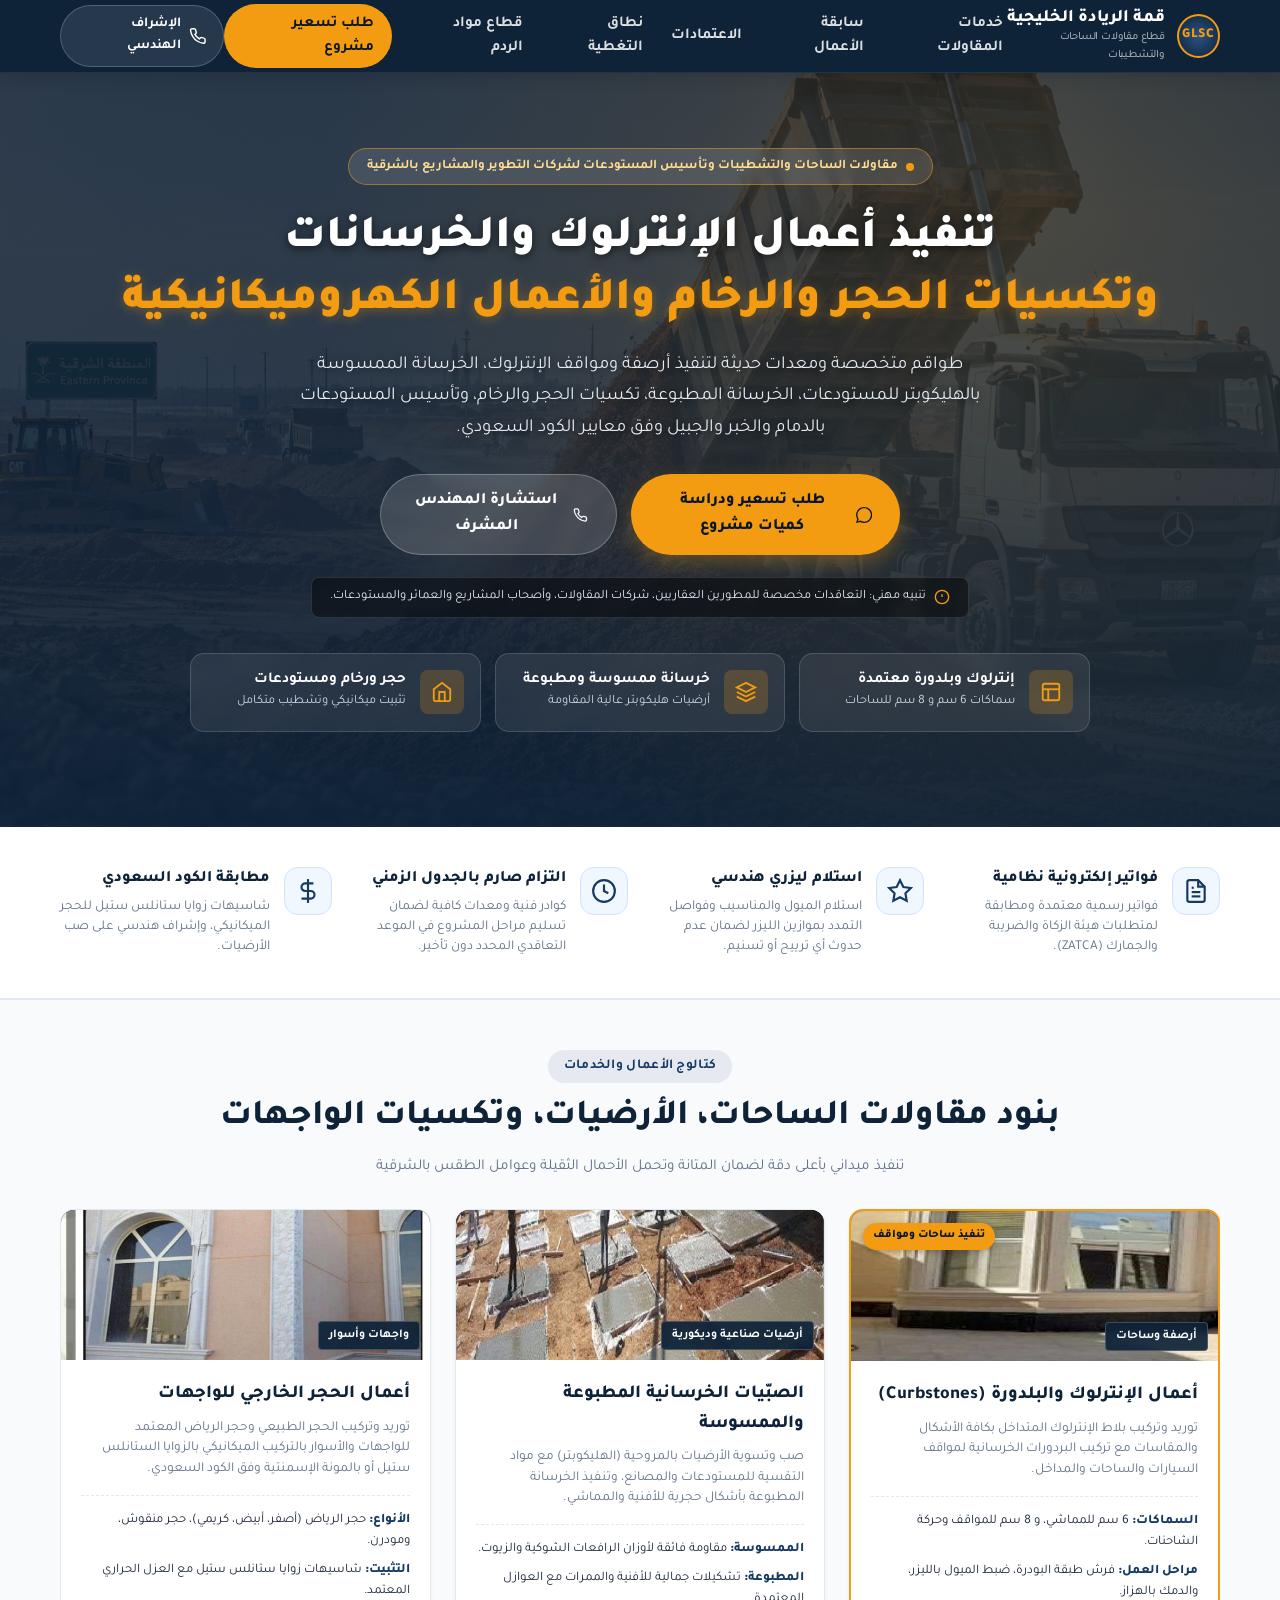
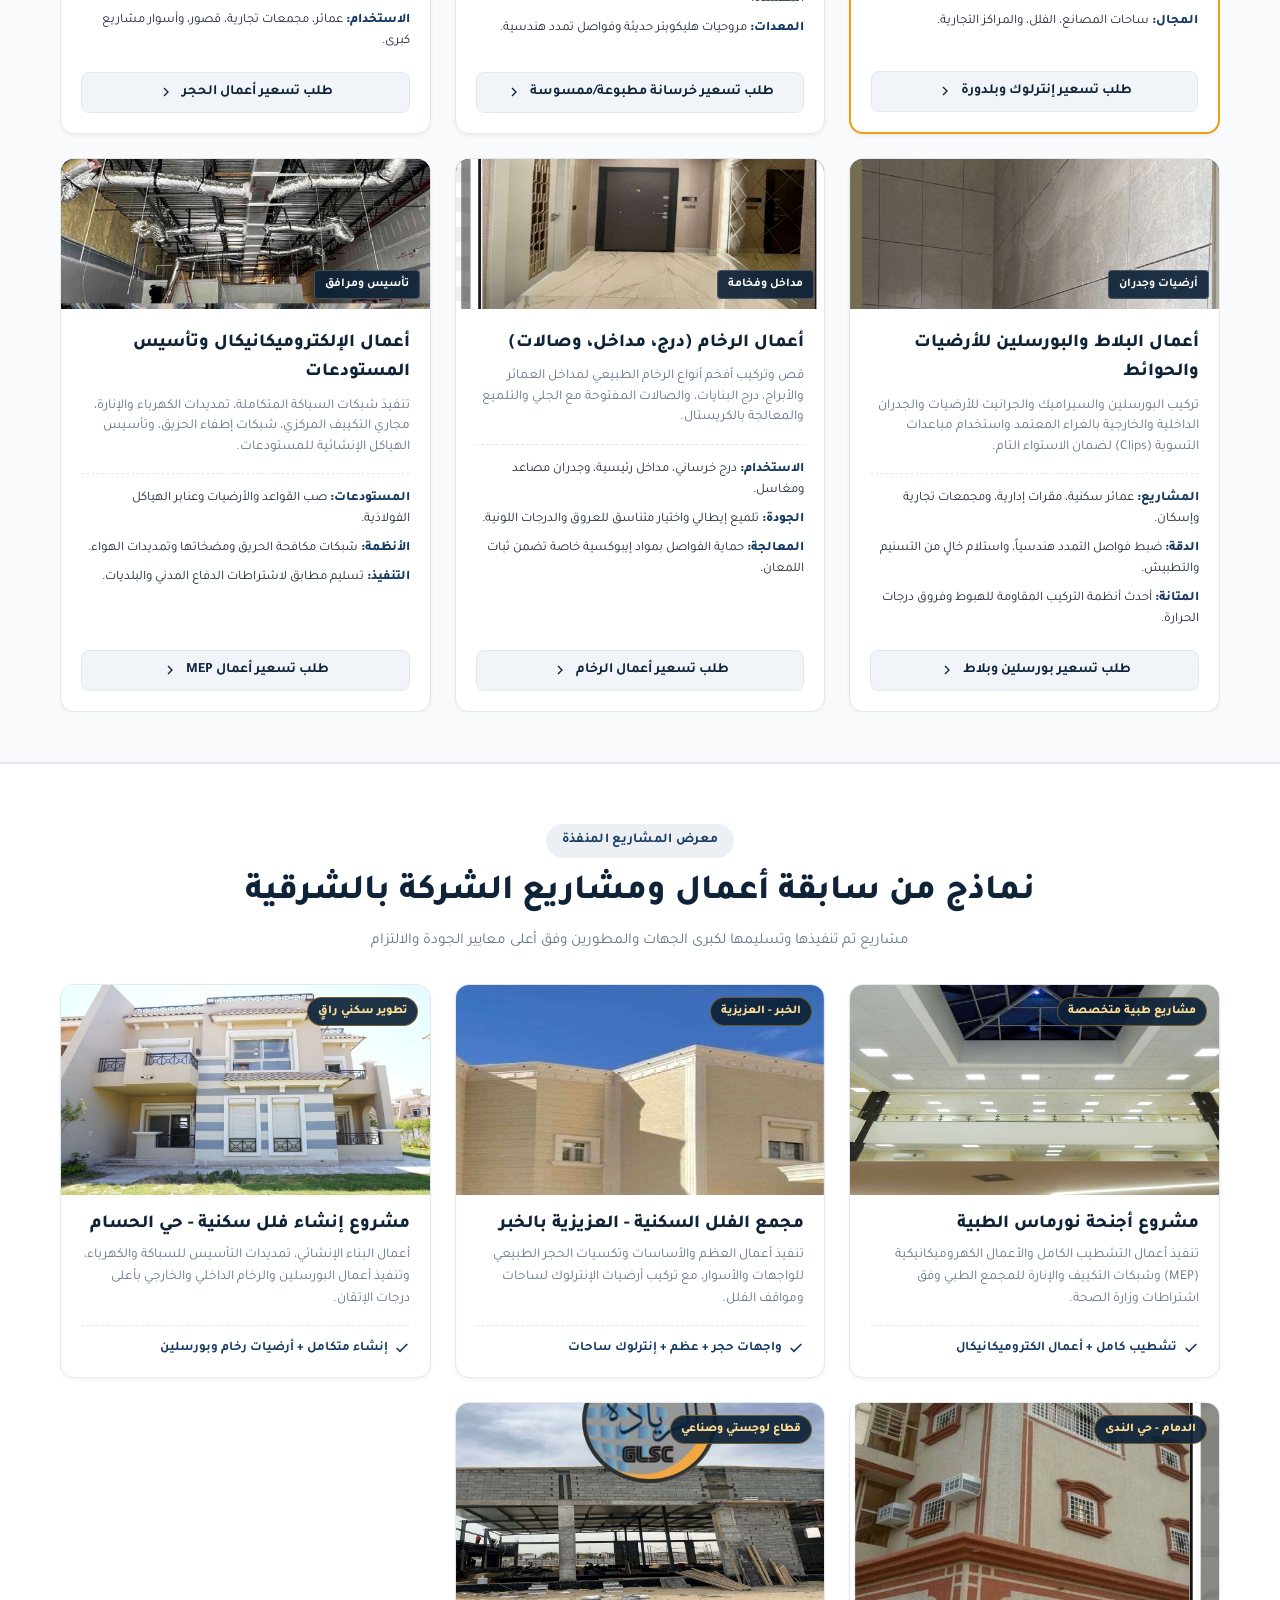
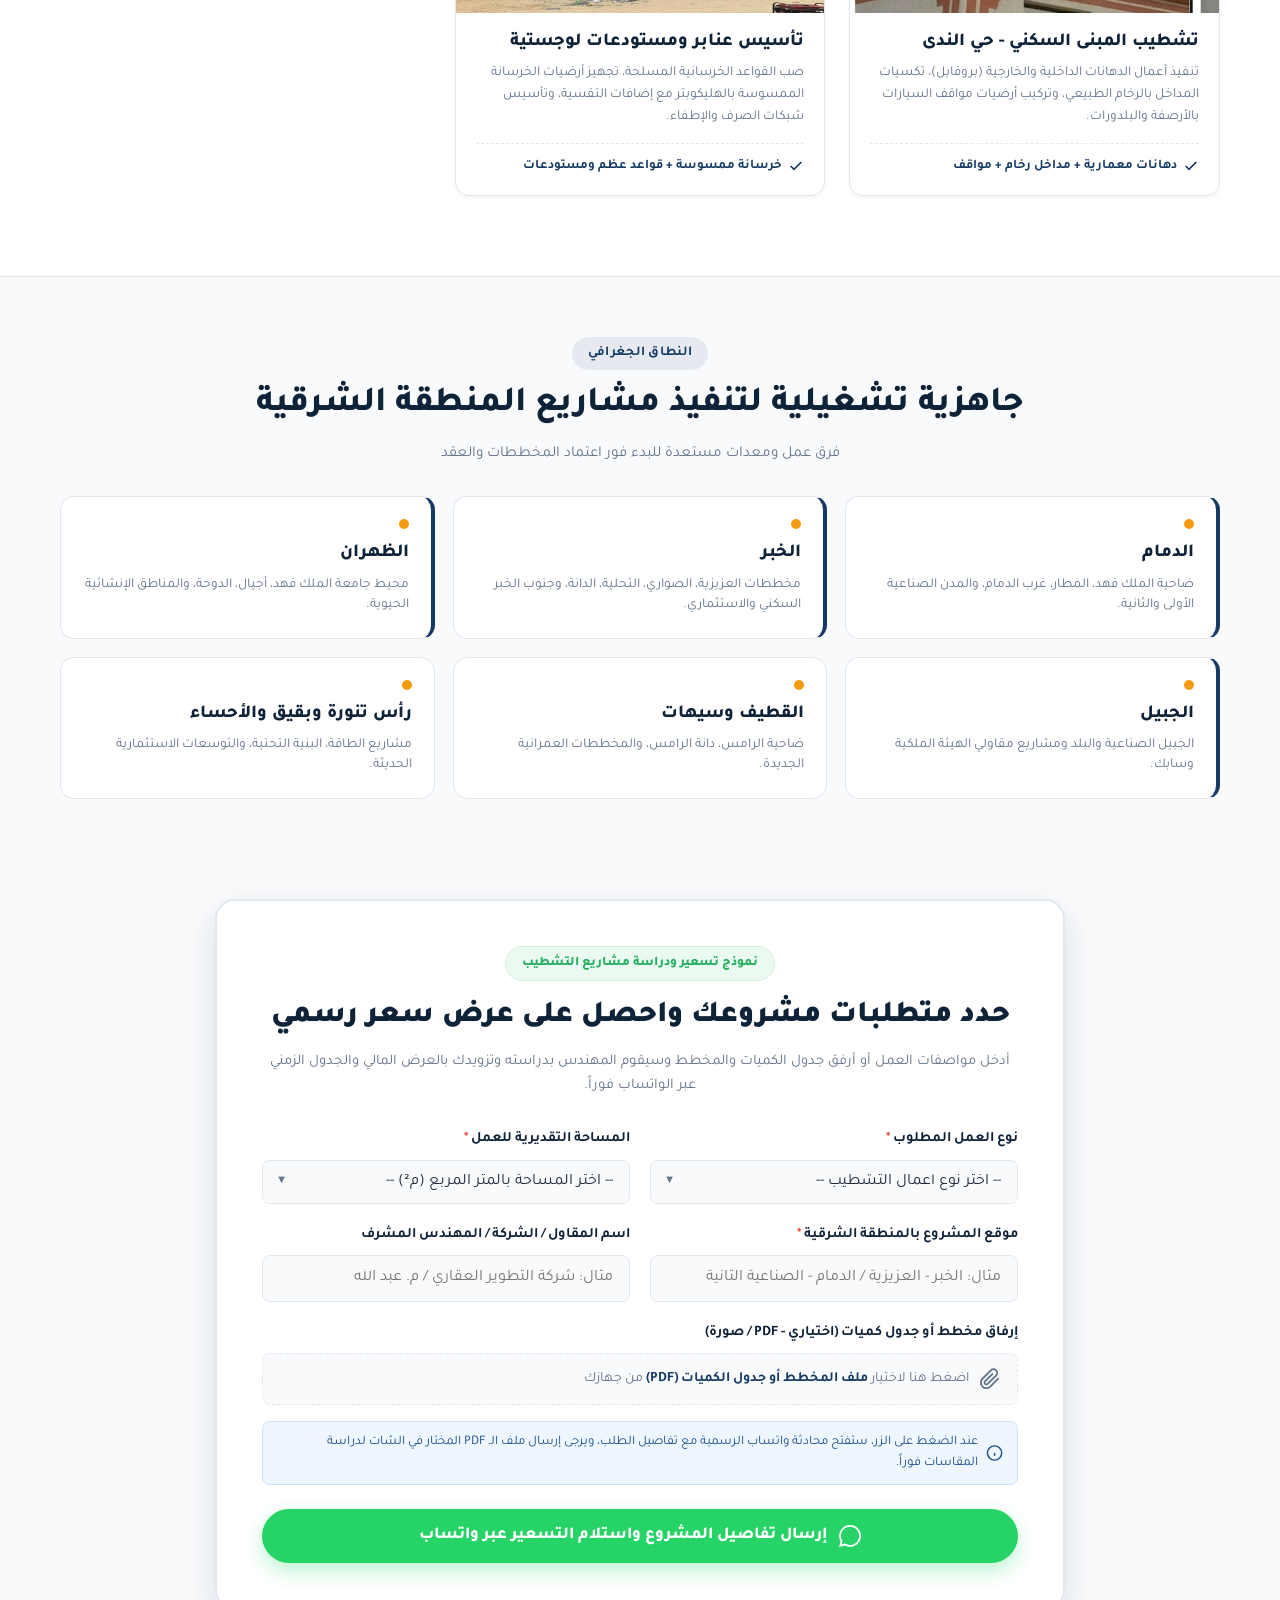
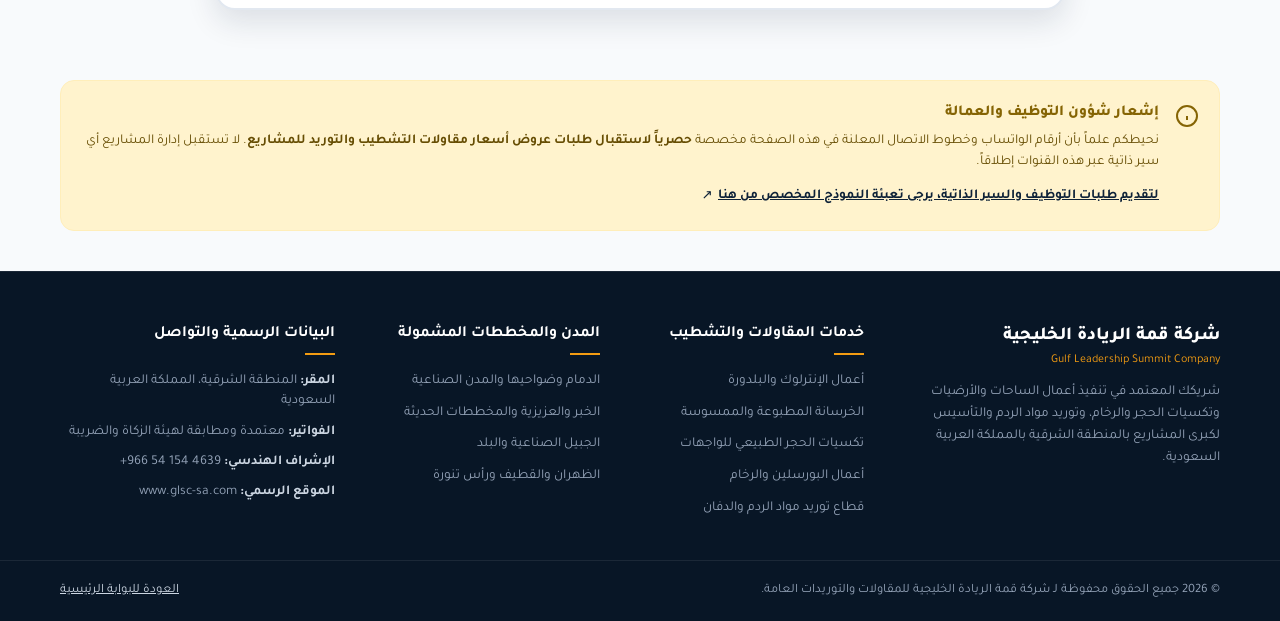
==== commit 0a1e3b61: "Update finishing.html" ====
--- a/finishing.html
+++ b/finishing.html
@@ -9,21 +9,21 @@
   <link rel="canonical" href="https://www.glsc-sa.com/finishing.html">
 
   <!-- SEO & B2B Targeting Meta Tags -->
-  <title>مقاولات أعمال الإنترلوك والخرسانة والتشطيبات بالشرقية | قمة الريادة الخليجية</title>
-  <meta name="description" content="تنفيذ أعمال الإنترلوك والبلدورة، الخرسانة الممسوسة والمطبوعة، وتكسيات الحجر والرخام والبورسلين بالدمام، الخبر، والجبيل. إشراف هندسي وفواتير ضريبية معتمدة.">
-  <meta name="keywords" content="مقاول انترلوك الدمام, تركيب بلدورات الخبر, خرسانة ممسوسة هليكوبتر, خرسانة مطبوعة الشرقية, مقاول حجر واجهات, تركيب رخام وبورسلين, قمة الريادة الخليجية">
+  <title>مقاولات أعمال الإنترلوك والخرسانة والتشطيبات بالشرقية | شركة قمة الريادة الخليجية</title>
+  <meta name="description" content="تنفيذ أعمال الإنترلوك والبلدورة، الخرسانة الممسوسة والمطبوعة، تكسيات الحجر والرخام، وتأسيس المستودعات والأعمال الكهروميكانيكية بالدمام والخبر والجبيل. إشراف هندسي وفواتير ضريبية معتمدة.">
+  <meta name="keywords" content="مقاول انترلوك الدمام, خرسانة ممسوسة هليكوبتر, خرسانة مطبوعة الخبر, مقاول حجر واجهات, تركيب رخام وبورسلين, أعمال الكتروميكانيكال الشرقية, قمة الريادة الخليجية">
   <meta name="author" content="شركة قمة الريادة الخليجية للمقاولات">
   <meta name="robots" content="index, follow">
 
-  <!-- Schema.org JSON-LD for Local Contracting Business -->
+  <!-- Schema.org JSON-LD -->
   <script type="application/ld+json">
   {
     "@context": "https://schema.org",
     "@type": "GeneralContractor",
-    "name": "شركة قمة الريادة الخليجية - قطاع أعمال الساحات والتشطيبات",
+    "name": "شركة قمة الريادة الخليجية - قطاع مقاولات الساحات والتشطيبات",
     "url": "https://www.glsc-sa.com/finishing.html",
     "logo": "https://www.glsc-sa.com/assets/images/hero-bg.svg",
-    "description": "تنفيذ أعمال الإنترلوك، الخرسانات الممسوسة والمطبوعة، وتكسيات الحجر الطبيعي والرخام والبورسلين بالمنطقة الشرقية.",
+    "description": "تنفيذ أعمال الإنترلوك والبلدورة، الأرضيات الخرسانية، تكسيات الحجر والرخام، وتأسيس المستودعات والأعمال الكهروميكانيكية للمشاريع بالمنطقة الشرقية.",
     "telephone": "+966541544639",
     "address": {
       "@type": "PostalAddress",
@@ -36,8 +36,8 @@
 
   <!-- Open Graph -->
   <meta property="og:type" content="website">
-  <meta property="og:title" content="أعمال الإنترلوك والخرسانات وتكسيات الحجر والرخام بالشرقية | قمة الريادة الخليجية">
-  <meta property="og:description" content="كوادر فنية متخصصة ومعدات دقيقة لتنفيذ ساحات ومشاريع المنطقة الشرقية وفق معايير الكود السعودي.">
+  <meta property="og:title" content="مقاولات الساحات والتشطيبات والأرضيات بالشرقية | قمة الريادة الخليجية">
+  <meta property="og:description" content="كوادر فنية متخصصة ومعدات حديثة لتنفيذ ساحات ومشاريع المنطقة الشرقية وفق معايير الكود السعودي.">
   <meta property="og:image" content="assets/images/hero-bg.svg">
   <meta property="og:url" content="https://www.glsc-sa.com/finishing.html">
   <meta property="og:locale" content="ar_SA">
@@ -75,22 +75,118 @@
   </script>
   <script defer src="/_vercel/insights/script.js"></script>
 
-  <!-- Google Fonts: Tajawal -->
+  <!-- Fonts & Main Stylesheet -->
   <link rel="preconnect" href="https://fonts.googleapis.com">
   <link rel="preconnect" href="https://fonts.gstatic.com">
   <link href="https://fonts.googleapis.com/css2?family=Tajawal:wght@400;500;700;800;900&display=swap" rel="stylesheet">
-
-  <!-- Main Stylesheet -->
-  <link rel="stylesheet" href="css/styles.css?v=30">
+  <link rel="stylesheet" href="css/styles.css?v=35">
 
   <style>
-    /* تخصيص إضافي لخانة المرفقات وتنبيه ملفات الـ PDF */
+    /* تنسيقات معرض الأعمال المنفذة */
+    .portfolio-section {
+      padding: 60px 0 80px 0;
+      background-color: #ffffff;
+      border-top: 1px solid var(--border-color);
+      border-bottom: 1px solid var(--border-color);
+    }
+    .portfolio-grid {
+      display: grid;
+      grid-template-columns: 1fr;
+      gap: 24px;
+      margin-top: 30px;
+    }
+    @media (min-width: 640px) {
+      .portfolio-grid {
+        grid-template-columns: repeat(2, 1fr);
+      }
+    }
+    @media (min-width: 1024px) {
+      .portfolio-grid {
+        grid-template-columns: repeat(3, 1fr);
+      }
+    }
+    .project-card {
+      background: #ffffff;
+      border: 1px solid var(--border-color);
+      border-radius: var(--radius-md);
+      overflow: hidden;
+      box-shadow: var(--shadow-sm);
+      transition: var(--transition);
+      display: flex;
+      flex-direction: column;
+    }
+    .project-card:hover {
+      transform: translateY(-5px);
+      box-shadow: var(--shadow-md);
+      border-color: var(--accent-gold);
+    }
+    .project-media {
+      height: 210px;
+      width: 100%;
+      background-color: #0e2238;
+      position: relative;
+      overflow: hidden;
+    }
+    .project-media img {
+      width: 100%;
+      height: 100%;
+      object-fit: cover;
+      transition: transform 0.35s ease;
+    }
+    .project-card:hover .project-media img {
+      transform: scale(1.05);
+    }
+    .project-tag {
+      position: absolute;
+      top: 12px;
+      right: 12px;
+      background: rgba(14, 34, 56, 0.92);
+      color: #ffde94;
+      font-size: 0.75rem;
+      font-weight: 800;
+      padding: 4px 10px;
+      border-radius: var(--radius-pill);
+      border: 1px solid rgba(243, 156, 18, 0.4);
+    }
+    .project-body {
+      padding: 18px 20px;
+      display: flex;
+      flex-direction: column;
+      flex-grow: 1;
+    }
+    .project-title {
+      font-size: 1.15rem;
+      font-weight: 800;
+      color: var(--primary-navy);
+      margin-bottom: 8px;
+      line-height: 1.35;
+    }
+    .project-desc {
+      font-size: 0.85rem;
+      color: var(--text-muted);
+      line-height: 1.6;
+      margin-bottom: 14px;
+    }
+    .project-scope {
+      list-style: none;
+      border-top: 1px dashed var(--border-color);
+      padding-top: 12px;
+      margin-top: auto;
+      font-size: 0.82rem;
+      color: var(--primary-blue);
+      font-weight: 700;
+      display: flex;
+      align-items: center;
+      gap: 6px;
+    }
+
+    /* خانة إرفاق المخططات وتنبيه الـ PDF */
     .file-upload-wrapper {
       position: relative;
       background-color: #f8fafc;
       border: 1.5px dashed var(--border-color);
       border-radius: var(--radius-sm);
-      padding: 12px 16px;
+      padding: 14px 16px;
       display: flex;
       align-items: center;
       gap: 12px;
@@ -115,15 +211,15 @@
       color: var(--text-muted);
       display: flex;
       align-items: center;
-      gap: 8px;
+      gap: 10px;
     }
     .file-upload-label strong {
       color: var(--primary-blue);
     }
     .file-status-text {
-      font-size: 0.8rem;
+      font-size: 0.82rem;
       color: #27ae60;
-      font-weight: 700;
+      font-weight: 800;
       display: none;
     }
     .pdf-notice-box {
@@ -136,7 +232,7 @@
       display: flex;
       align-items: center;
       gap: 8px;
-      margin-top: 6px;
+      margin-top: 8px;
     }
   </style>
 </head>
@@ -152,21 +248,22 @@
           </div>
           <div class="logo-texts">
             <span class="brand-title">قمة الريادة الخليجية</span>
-            <span class="brand-subtitle">قطاع أعمال الساحات والتشطيبات</span>
+            <span class="brand-subtitle">قطاع مقاولات الساحات والتشطيبات</span>
           </div>
         </a>
       </div>
 
       <nav class="desktop-nav">
-        <a href="#services">خدمات التشطيب</a>
-        <a href="#compliance">معايير التنفيذ</a>
+        <a href="#services">خدمات المقاولات</a>
+        <a href="#portfolio">سابقة الأعمال</a>
+        <a href="#compliance">الاعتمادات</a>
         <a href="#coverage">نطاق التغطية</a>
         <a href="materials.html">قطاع مواد الردم</a>
-        <a href="#rfq-funnel" class="btn-nav-highlight">طلب تسعير مقاولة</a>
+        <a href="#rfq-funnel" class="btn-nav-highlight">طلب تسعير مشروع</a>
       </nav>
 
       <div class="header-contact">
-        <a href="tel:+966541544639" class="btn-header-call" aria-label="اتصال مباشر بالمهندس المشرف">
+        <a href="tel:+966541544639" class="btn-header-call" aria-label="اتصال مباشر بالإشراف الهندسي">
           <svg width="18" height="18" viewBox="0 0 24 24" fill="none" stroke="currentColor" stroke-width="2"><path d="M22 16.92v3a2 2 0 0 1-2.18 2 19.79 19.79 0 0 1-8.63-3.07 19.5 19.5 0 0 1-6-6 19.79 19.79 0 0 1-3.07-8.67A2 2 0 0 1 4.11 2h3a2 2 0 0 1 2 1.72 12.84 12.84 0 0 0 .7 2.81 2 2 0 0 1-.45 2.11L8.09 9.91a16 16 0 0 0 6 6l1.27-1.27a2 2 0 0 1 2.11-.45 12.84 12.84 0 0 0 2.81.7A2 2 0 0 1 22 16.92z"></path></svg>
           <span>الإشراف الهندسي</span>
         </a>
@@ -182,32 +279,32 @@
         
         <div class="b2b-filter-badge">
           <span class="pulse-dot"></span>
-          <span>مقاولات الساحات وتكسيات الواجهات والأرضيات لشركات التطوير والمشاريع بالشرقية</span>
+          <span>مقاولات الساحات والتشطيبات وتأسيس المستودعات لشركات التطوير والمشاريع بالشرقية</span>
         </div>
 
         <h1 class="hero-title">
           تنفيذ أعمال الإنترلوك والخرسانات<br>
-          <span class="highlight-text">وتكسيات الحجر والرخام بأعلى دقة هندسية</span>
+          <span class="highlight-text">وتكسيات الحجر والرخام والأعمال الكهروميكانيكية</span>
         </h1>
 
         <p class="hero-description">
-          طواقم متخصصة ومعدات حديثة لتنفيذ أرصفة ومواقف الإنترلوك، الخرسانة الممسوسة بالهليكوبتر للمستودعات، الخرسانة المطبوعة، وتركيب الحجر والرخام والبورسلين بالدمام والخبر والجبيل وفق الكود السعودي.
+          طواقم متخصصة ومعدات حديثة لتنفيذ أرصفة ومواقف الإنترلوك، الخرسانة الممسوسة بالهليكوبتر للمستودعات، الخرسانة المطبوعة، تكسيات الحجر والرخام، وتأسيس المستودعات بالدمام والخبر والجبيل وفق معايير الكود السعودي.
         </p>
 
         <div class="hero-actions">
           <a href="#rfq-funnel" class="btn-primary btn-gold">
             <svg width="22" height="22" viewBox="0 0 24 24" fill="currentColor"><path d="M.057 24l1.687-6.163c-1.041-1.804-1.588-3.849-1.587-5.946.003-6.556 5.338-11.891 11.893-11.891 3.181.001 6.167 1.24 8.413 3.488 2.245 2.248 3.481 5.236 3.48 8.414-.003 6.557-5.338 11.892-11.893 11.892-1.99-.001-3.951-.5-5.688-1.448l-6.305 1.654zm6.597-3.807c1.676.995 3.276 1.591 5.392 1.592 5.448 0 9.886-4.434 9.889-9.885.002-5.462-4.415-9.89-9.881-9.892-5.452 0-9.887 4.434-9.889 9.884-.001 2.225.651 3.891 1.746 5.634l-.999 3.648 3.742-.981z"/></svg>
-            <span>طلب دراسة كميات وتسعير مشروع</span>
+            <span>طلب تسعير ودراسة كميات مشروع</span>
           </a>
           <a href="tel:+966541544639" class="btn-secondary">
             <svg width="20" height="20" viewBox="0 0 24 24" fill="none" stroke="currentColor" stroke-width="2"><path d="M22 16.92v3a2 2 0 0 1-2.18 2 19.79 19.79 0 0 1-8.63-3.07 19.5 19.5 0 0 1-6-6 19.79 19.79 0 0 1-3.07-8.67A2 2 0 0 1 4.11 2h3a2 2 0 0 1 2 1.72 12.84 12.84 0 0 0 .7 2.81 2 2 0 0 1-.45 2.11L8.09 9.91a16 16 0 0 0 6 6l1.27-1.27a2 2 0 0 1 2.11-.45 12.84 12.84 0 0 0 2.81.7A2 2 0 0 1 22 16.92z"></path></svg>
-            <span>استشارة المهندس التنفيذي</span>
+            <span>استشارة المهندس المشرف</span>
           </a>
         </div>
 
         <div class="hero-disclaimer">
           <svg width="16" height="16" viewBox="0 0 24 24" fill="none" stroke="currentColor" stroke-width="2"><circle cx="12" cy="12" r="10"></circle><line x1="12" y1="8" x2="12" y2="12"></line><line x1="12" y1="8" x2="12.01" y2="8"></line></svg>
-          <span>تنبيه مهني: التعاقدات مخصصة لشركات المقاولات، المشاريع، العمائر، والمساحات الإنشائية الكبرى.</span>
+          <span>تنبيه مهني: التعاقدات مخصصة للمطورين العقاريين، شركات المقاولات، وأصحاب المشاريع والعمائر والمستودعات.</span>
         </div>
 
         <div class="hero-features-grid">
@@ -217,7 +314,7 @@
             </div>
             <div class="feat-info">
               <strong>إنترلوك وبلدورة معتمدة</strong>
-              <small>سماكات 6 سم و 8 سم للمشاريع</small>
+              <small>سماكات 6 سم و 8 سم للساحات</small>
             </div>
           </div>
 
@@ -226,8 +323,8 @@
               <svg width="22" height="22" viewBox="0 0 24 24" fill="none" stroke="currentColor" stroke-width="2"><polygon points="12 2 2 7 12 12 22 7 12 2"></polygon><polyline points="2 17 12 22 22 17"></polyline><polyline points="2 12 12 17 22 12"></polyline></svg>
             </div>
             <div class="feat-info">
-              <strong>خرسانة هليكوبتر ومطبوعة</strong>
-              <small>أرضيات صلبة شديدة التحمل</small>
+              <strong>خرسانة ممسوسة ومطبوعة</strong>
+              <small>أرضيات هليكوبتر عالية المقاومة</small>
             </div>
           </div>
 
@@ -236,8 +333,8 @@
               <svg width="22" height="22" viewBox="0 0 24 24" fill="none" stroke="currentColor" stroke-width="2"><path d="M3 9l9-7 9 7v11a2 2 0 0 1-2 2H5a2 2 0 0 1-2-2z"></path><polyline points="9 22 9 12 15 12 15 22"></polyline></svg>
             </div>
             <div class="feat-info">
-              <strong>حجر طبيعي ورخام وبورسلين</strong>
-              <small>تثبيت ميكانيكي ومونة معتمدة</small>
+              <strong>حجر ورخام ومستودعات</strong>
+              <small>تثبيت ميكانيكي وتشطيب متكامل</small>
             </div>
           </div>
         </div>
@@ -255,8 +352,8 @@
               <svg width="26" height="26" viewBox="0 0 24 24" fill="none" stroke="currentColor" stroke-width="2"><path d="M14 2H6a2 2 0 0 0-2 2v16a2 2 0 0 0 2 2h12a2 2 0 0 0 2-2V8z"></path><polyline points="14 2 14 8 20 8"></polyline><line x1="16" y1="13" x2="8" y2="13"></line><line x1="16" y1="17" x2="8" y2="17"></line><polyline points="10 9 9 9 8 9"></polyline></svg>
             </div>
             <div>
-              <h3>فواتير ضريبية نظامية</h3>
-              <p>فواتير إلكترونية متوافقة مع متطلبات هيئة الزكاة والضريبة والجمارك (ZATCA).</p>
+              <h3>فواتير إلكترونية نظامية</h3>
+              <p>فواتير رسمية معتمدة ومطابقة لمتطلبات هيئة الزكاة والضريبة والجمارك (ZATCA).</p>
             </div>
           </div>
 
@@ -266,7 +363,7 @@
             </div>
             <div>
               <h3>استلام ليزري هندسي</h3>
-              <p>ضبط الميول ومناسيب الصرف بدقة واستلام خالٍ من عيوب التسنيم أو الترييح.</p>
+              <p>استلام الميول والمناسيب وفواصل التمدد بموازين الليزر لضمان عدم حدوث أي ترييح أو تسنيم.</p>
             </div>
           </div>
 
@@ -275,8 +372,8 @@
               <svg width="26" height="26" viewBox="0 0 24 24" fill="none" stroke="currentColor" stroke-width="2"><circle cx="12" cy="12" r="10"></circle><polyline points="12 6 12 12 16 14"></polyline></svg>
             </div>
             <div>
-              <h3>التزام بالجدول الزمني</h3>
-              <p>فرق عمل كافية تضمن تسليم مراحل الموقع في المواعيد المحددة بالعقد دون تأخير.</p>
+              <h3>التزام صارم بالجدول الزمني</h3>
+              <p>كوادر فنية ومعدات كافية لضمان تسليم مراحل المشروع في الموعد التعاقدي المحدد دون تأخير.</p>
             </div>
           </div>
 
@@ -286,7 +383,7 @@
             </div>
             <div>
               <h3>مطابقة الكود السعودي</h3>
-              <p>تنفيذ شاسيهات الحجر الميكانيكي وفواصل التمدد وفق كود البناء السعودي.</p>
+              <p>شاسيهات زوايا ستانلس ستيل للحجر الميكانيكي، وإشراف هندسي على صب الأرضيات.</p>
             </div>
           </div>
 
@@ -294,35 +391,33 @@
       </div>
     </section>
 
-    <!-- 4. Services Section: The 5 Dedicated Finishing Items -->
+    <!-- 4. Services Section (The 6 Cards with Real Images) -->
     <section class="finishing-section" id="services">
       <div class="container">
         
         <div class="section-heading text-center">
-          <span class="section-tag">كتالوج الأعمال المتخصصة</span>
-          <h2 class="section-title">بنود مقاولات الأرضيات والساحات وتكسيات الواجهات</h2>
-          <p class="section-desc">تنفيذ بأيدي فنيين محترفين وإشراف مهندسي مواقع لضمان أعلى درجات الجودة والمتانة</p>
+          <span class="section-tag">كتالوج الأعمال والخدمات</span>
+          <h2 class="section-title">بنود مقاولات الساحات، الأرضيات، وتكسيات الواجهات</h2>
+          <p class="section-desc">تنفيذ ميداني بأعلى دقة لضمان المتانة وتحمل الأحمال الثقيلة وعوامل الطقس بالشرقية</p>
         </div>
 
         <div class="materials-grid">
           
-          <!-- Item 1: Interlock & Curbs -->
+          <!-- Card 1: Interlock & Curbs -->
           <article class="material-card featured-card">
             <div class="card-ribbon">تنفيذ ساحات ومواقف</div>
             <div class="card-media">
-              <div class="finishing-icon-header">
-                <svg width="44" height="44" viewBox="0 0 24 24" fill="none" stroke="#f39c12" stroke-width="2"><rect x="3" y="3" width="18" height="18" rx="2" ry="2"></rect><line x1="3" y1="9" x2="21" y2="9"></line><line x1="9" y1="21" x2="9" y2="9"></line></svg>
-              </div>
+              <img src="assets/images/finish-interlock.jpg" alt="أعمال الإنترلوك والبلدورة" class="card-img" loading="lazy">
               <span class="badge-usage">أرصفة وساحات</span>
             </div>
             <div class="card-body">
               <h3 class="card-title">أعمال الإنترلوك والبلدورة (Curbstones)</h3>
-              <p class="card-text">توريد وتركيب بلاط الإنترلوك المتداخل بكافة المقاسات والأشكال مع تركيب البردورات الخرسانية للأرصفة ومواقف السيارات ومداخل المخططات والفلل.</p>
+              <p class="card-text">توريد وتركيب بلاط الإنترلوك المتداخل بكافة الأشكال والمقاسات مع تركيب البردورات الخرسانية لمواقف السيارات والساحات والمداخل.</p>
               
               <ul class="spec-list">
-                <li><span>السماكات:</span> 6 سم للمماشي، و 8 سم للمواقف وحركة التريلات والسيارات الثقيلة.</li>
-                <li><span>مراحل العمل:</span> فرش طبقة البودرة، ضبط الميول بالليزر، والدمك النهائي بالهزاز.</li>
-                <li><span>المجال:</span> ساحات المصانع، الفلل، المراكز التجارية، والأرصفة.</li>
+                <li><span>السماكات:</span> 6 سم للمماشي، و 8 سم للمواقف وحركة الشاحنات.</li>
+                <li><span>مراحل العمل:</span> فرش طبقة البودرة، ضبط الميول بالليزر، والدمك بالهزاز.</li>
+                <li><span>المجال:</span> ساحات المصانع، الفلل، والمراكز التجارية.</li>
               </ul>
 
               <div class="card-action">
@@ -334,22 +429,20 @@
             </div>
           </article>
 
-          <!-- Item 2: Concrete Stamped & Power-Troweled -->
+          <!-- Card 2: Concrete Stamped & Helicopter -->
           <article class="material-card">
             <div class="card-media">
-              <div class="finishing-icon-header">
-                <svg width="44" height="44" viewBox="0 0 24 24" fill="none" stroke="#f39c12" stroke-width="2"><polygon points="12 2 2 7 12 12 22 7 12 2"></polygon><polyline points="2 17 12 22 22 17"></polyline><polyline points="2 12 12 17 22 12"></polyline></svg>
-              </div>
+              <img src="assets/images/finish-concrete.jpg" alt="الخرسانة الممسوسة والمطبوعة" class="card-img" loading="lazy">
               <span class="badge-usage">أرضيات صناعية وديكورية</span>
             </div>
             <div class="card-body">
               <h3 class="card-title">الصبّيات الخرسانية المطبوعة والممسوسة</h3>
-              <p class="card-text">صب وتسوية الأرضيات الخرسانية بالمروحية (الهليكوبتر) مع مواد التقسية ومقاومة الاحتكاك للمستودعات، وتنفيذ الخرسانة المطبوعة بأشكال حجرية للأفنية والمماشي.</p>
+              <p class="card-text">صب وتسوية الأرضيات بالمروحية (الهليكوبتر) مع مواد التقسية للمستودعات والمصانع، وتنفيذ الخرسانة المطبوعة بأشكال حجرية للأفنية والمماشي.</p>
               
               <ul class="spec-list">
-                <li><span>الخرسانة الممسوسة:</span> مقاومة فائقة لأوزان الشاحنات والرافعات الشوكية مع معالجة الغبار.</li>
-                <li><span>الخرسانة المطبوعة:</span> تشكيلات جمالية للأفنية والممرات مع العوازل ومقاومة الشمس.</li>
-                <li><span>المعدات:</span> مروحيات هليكوبتر حديثة مع عمل فواصل التمدد والسيليكون المطاطي.</li>
+                <li><span>الممسوسة:</span> مقاومة فائقة لأوزان الرافعات الشوكية والزيوت.</li>
+                <li><span>المطبوعة:</span> تشكيلات جمالية للأفنية والممرات مع العوازل المعتمدة.</li>
+                <li><span>المعدات:</span> مروحيات هليكوبتر حديثة وفواصل تمدد هندسية.</li>
               </ul>
 
               <div class="card-action">
@@ -361,22 +454,20 @@
             </div>
           </article>
 
-          <!-- Item 3: Exterior Stone Cladding -->
+          <!-- Card 3: Exterior Stone Cladding -->
           <article class="material-card">
             <div class="card-media">
-              <div class="finishing-icon-header">
-                <svg width="44" height="44" viewBox="0 0 24 24" fill="none" stroke="#f39c12" stroke-width="2"><path d="M3 9l9-7 9 7v11a2 2 0 0 1-2 2H5a2 2 0 0 1-2-2z"></path><polyline points="9 22 9 12 15 12 15 22"></polyline></svg>
-              </div>
+              <img src="assets/images/finish-stone.jpg" alt="أعمال الحجر الخارجي" class="card-img" loading="lazy">
               <span class="badge-usage">واجهات وأسوار</span>
             </div>
             <div class="card-body">
               <h3 class="card-title">أعمال الحجر الخارجي للواجهات</h3>
-              <p class="card-text">توريد وتركيب الحجر الطبيعي وحجر الرياض المعتمد للواجهات الخارجية والأسوار بالتركيب الميكانيكي الآمن بواسطة زوايا الستانلس ستيل أو بالمونة الإسمنتية وفق الكود السعودي.</p>
+              <p class="card-text">توريد وتركيب الحجر الطبيعي وحجر الرياض المعتمد للواجهات والأسوار بالتركيب الميكانيكي بالزوايا الستانلس ستيل أو بالمونة الإسمنتية وفق الكود السعودي.</p>
               
               <ul class="spec-list">
-                <li><span>الأنواع:</span> حجر الرياض (أصفر، أبيض، كريمي)، حجر منقوش، وتكسيات مودرن.</li>
-                <li><span>طريقة التثبيت:</span> شاسيهات وزوايا ستانلس ستيل مقاومة للرطوبة مع العزل الحراري.</li>
-                <li><span>الاستخدام:</span> عمائر سكنية، مجمعات تجارية، قصور، وأسوار مشاريع كبرى.</li>
+                <li><span>الأنواع:</span> حجر الرياض (أصفر، أبيض، كريمي)، حجر منقوش، ومودرن.</li>
+                <li><span>التثبيت:</span> شاسيهات زوايا ستانلس ستيل مع العزل الحراري المعتمد.</li>
+                <li><span>الاستخدام:</span> عمائر، مجمعات تجارية، قصور، وأسوار مشاريع كبرى.</li>
               </ul>
 
               <div class="card-action">
@@ -388,22 +479,20 @@
             </div>
           </article>
 
-          <!-- Item 4: Tiles & Porcelain -->
+          <!-- Card 4: Tiles & Porcelain -->
           <article class="material-card">
             <div class="card-media">
-              <div class="finishing-icon-header">
-                <svg width="44" height="44" viewBox="0 0 24 24" fill="none" stroke="#f39c12" stroke-width="2"><rect x="3" y="3" width="7" height="7"></rect><rect x="14" y="3" width="7" height="7"></rect><rect x="14" y="14" width="7" height="7"></rect><rect x="3" y="14" width="7" height="7"></rect></svg>
-              </div>
-              <span class="badge-usage">أرضيات وحوائط</span>
+              <img src="assets/images/finish-tiles.jpg" alt="أعمال البلاط والبورسلين" class="card-img" loading="lazy">
+              <span class="badge-usage">أرضيات وجدران</span>
             </div>
             <div class="card-body">
               <h3 class="card-title">أعمال البلاط والبورسلين للأرضيات والحوائط</h3>
               <p class="card-text">تركيب البورسلين والسيراميك والجرانيت للأرضيات والجدران الداخلية والخارجية بالغراء المعتمد واستخدام مباعدات التسوية (Clips) لضمان الاستواء التام.</p>
               
               <ul class="spec-list">
-                <li><span>المشاريع:</span> عمائر سكنية، مقرات إدارية، ومجمعات تجارية ومشاريع إسكان.</li>
-                <li><span>الدقة:</span> ضبط فواصل التمدد هندسياً، واستلام خالٍ من التطبيش أو التسنيم.</li>
-                <li><span>المواصفات:</span> أحدث طرق التركيب المقاومة لعوامل التمدد والهبوط.</li>
+                <li><span>المشاريع:</span> عمائر سكنية، مقرات إدارية، ومجمعات تجارية وإسكان.</li>
+                <li><span>الدقة:</span> ضبط فواصل التمدد هندسياً، واستلام خالٍ من التسنيم والتطبيش.</li>
+                <li><span>المتانة:</span> أحدث أنظمة التركيب المقاومة للهبوط وفروق درجات الحرارة.</li>
               </ul>
 
               <div class="card-action">
@@ -415,22 +504,20 @@
             </div>
           </article>
 
-          <!-- Item 5: Marble Works -->
+          <!-- Card 5: Marble Works -->
           <article class="material-card">
             <div class="card-media">
-              <div class="finishing-icon-header">
-                <svg width="44" height="44" viewBox="0 0 24 24" fill="none" stroke="#f39c12" stroke-width="2"><polygon points="12 2 15.09 8.26 22 9.27 17 14.14 18.18 21.02 12 17.77 5.82 21.02 7 14.14 2 9.27 8.91 8.26 12 2"></polygon></svg>
-              </div>
+              <img src="assets/images/finish-marble.jpg" alt="أعمال الرخام" class="card-img" loading="lazy">
               <span class="badge-usage">مداخل وفخامة</span>
             </div>
             <div class="card-body">
-              <h3 class="card-title">أعمال الرخام (درج، مداخل، وأرضيات)</h3>
+              <h3 class="card-title">أعمال الرخام (درج، مداخل، وصالات)</h3>
               <p class="card-text">قص وتركيب أفخم أنواع الرخام الطبيعي لمداخل العمائر والأبراج، درج البنايات، والصالات المفتوحة مع الجلي والتلميع والمعالجة بالكريستال.</p>
               
               <ul class="spec-list">
-                <li><span>الاستخدام:</span> درج خرساني، مداخل رئيسية، وجدران مغاسل ومصاعد.</li>
+                <li><span>الاستخدام:</span> درج خرساني، مداخل رئيسية، وجدران مصاعد ومغاسل.</li>
                 <li><span>الجودة:</span> تلميع إيطالي واختيار متناسق للعروق والدرجات اللونية.</li>
-                <li><span>المتانة:</span> معالجة الفواصل بمواد إيبوكسية خاصة لحماية ولمعان السطح.</li>
+                <li><span>المعالجة:</span> حماية الفواصل بمواد إيبوكسية خاصة تضمن ثبات اللمعان.</li>
               </ul>
 
               <div class="card-action">
@@ -442,12 +529,134 @@
             </div>
           </article>
 
+          <!-- Card 6: MEP & Warehouses (من واقع بروفايل الشركة) -->
+          <article class="material-card">
+            <div class="card-media">
+              <img src="assets/images/finish-mep.jpg" alt="الأعمال الكهروميكانيكية وتأسيس المستودعات" class="card-img" loading="lazy">
+              <span class="badge-usage">تأسيس ومرافق</span>
+            </div>
+            <div class="card-body">
+              <h3 class="card-title">أعمال الإلكتروميكانيكال وتأسيس المستودعات</h3>
+              <p class="card-text">تنفيذ شبكات السباكة المتكاملة، تمديدات الكهرباء والإنارة، مجاري التكييف المركزي، شبكات إطفاء الحريق، وتأسيس الهياكل الإنشائية للمستودعات.</p>
+              
+              <ul class="spec-list">
+                <li><span>المستودعات:</span> صب القواعد والأرضيات وعنابر الهياكل الفولاذية.</li>
+                <li><span>الأنظمة:</span> شبكات مكافحة الحريق ومضخاتها وتمديدات الهواء.</li>
+                <li><span>التنفيذ:</span> تسليم مطابق لاشتراطات الدفاع المدني والبلديات.</li>
+              </ul>
+
+              <div class="card-action">
+                <button class="btn-card-quote" data-service="الأعمال الكهروميكانيكية وتأسيس المستودعات">
+                  <span>طلب تسعير أعمال MEP</span>
+                  <svg width="16" height="16" viewBox="0 0 24 24" fill="none" stroke="currentColor" stroke-width="2"><polyline points="9 18 15 12 9 6"></polyline></svg>
+                </button>
+              </div>
+            </div>
+          </article>
+
         </div>
 
       </div>
     </section>
 
-    <!-- 5. Geographic Coverage -->
+    <!-- 5. Real Project Portfolio (معرض سابقة أعمال الشركة الحقيقية) -->
+    <section class="portfolio-section" id="portfolio">
+      <div class="container">
+        
+        <div class="section-heading text-center">
+          <span class="section-tag">معرض المشاريع المنفذة</span>
+          <h2 class="section-title">نماذج من سابقة أعمال ومشاريع الشركة بالشرقية</h2>
+          <p class="section-desc">مشاريع تم تنفيذها وتسليمها لكبرى الجهات والمطورين وفق أعلى معايير الجودة والالتزام</p>
+        </div>
+
+        <div class="portfolio-grid">
+          
+          <!-- Project 1: Medical Suites -->
+          <article class="project-card">
+            <div class="project-media">
+              <img src="assets/images/proj-normas-medical.jpg" alt="مشروع أجنحة نورماس الطبية" loading="lazy">
+              <span class="project-tag">مشاريع طبية متخصصة</span>
+            </div>
+            <div class="project-body">
+              <h3 class="project-title">مشروع أجنحة نورماس الطبية</h3>
+              <p class="project-desc">تنفيذ أعمال التشطيب الكامل والأعمال الكهروميكانيكية (MEP) وشبكات التكييف والإنارة للمجمع الطبي وفق اشتراطات وزارة الصحة.</p>
+              <div class="project-scope">
+                <svg width="16" height="16" viewBox="0 0 24 24" fill="none" stroke="currentColor" stroke-width="2.5"><polyline points="20 6 9 17 4 12"></polyline></svg>
+                <span>تشطيب كامل + أعمال الكتروميكانيكال</span>
+              </div>
+            </div>
+          </article>
+
+          <!-- Project 2: Aziziyah Villas -->
+          <article class="project-card">
+            <div class="project-media">
+              <img src="assets/images/proj-villas-aziziyah.jpg" alt="مجمع الفلل السكنية بالعزيزية" loading="lazy">
+              <span class="project-tag">الخبر - العزيزية</span>
+            </div>
+            <div class="project-body">
+              <h3 class="project-title">مجمع الفلل السكنية - العزيزية بالخبر</h3>
+              <p class="project-desc">تنفيذ أعمال العظم والأساسات وتكسيات الحجر الطبيعي للواجهات والأسوار، مع تركيب أرضيات الإنترلوك لساحات ومواقف الفلل.</p>
+              <div class="project-scope">
+                <svg width="16" height="16" viewBox="0 0 24 24" fill="none" stroke="currentColor" stroke-width="2.5"><polyline points="20 6 9 17 4 12"></polyline></svg>
+                <span>واجهات حجر + عظم + إنترلوك ساحات</span>
+              </div>
+            </div>
+          </article>
+
+          <!-- Project 3: Husam Villas -->
+          <article class="project-card">
+            <div class="project-media">
+              <img src="assets/images/proj-villa-husam.jpg" alt="مشروع فلل حي الحسام" loading="lazy">
+              <span class="project-tag">تطوير سكني راقٍ</span>
+            </div>
+            <div class="project-body">
+              <h3 class="project-title">مشروع إنشاء فلل سكنية - حي الحسام</h3>
+              <p class="project-desc">أعمال البناء الإنشائي، تمديدات التأسيس للسباكة والكهرباء، وتنفيذ أعمال البورسلين والرخام الداخلي والخارجي بأعلى درجات الإتقان.</p>
+              <div class="project-scope">
+                <svg width="16" height="16" viewBox="0 0 24 24" fill="none" stroke="currentColor" stroke-width="2.5"><polyline points="20 6 9 17 4 12"></polyline></svg>
+                <span>إنشاء متكامل + أرضيات رخام وبورسلين</span>
+              </div>
+            </div>
+          </article>
+
+          <!-- Project 4: Al-Nada Building -->
+          <article class="project-card">
+            <div class="project-media">
+              <img src="assets/images/proj-building-nada.jpg" alt="تشطيب مبنى حي الندى" loading="lazy">
+              <span class="project-tag">الدمام - حي الندى</span>
+            </div>
+            <div class="project-body">
+              <h3 class="project-title">تشطيب المبنى السكني - حي الندى</h3>
+              <p class="project-desc">تنفيذ أعمال الدهانات الداخلية والخارجية (بروفايل)، تكسيات المداخل بالرخام الطبيعي، وتركيب أرضيات مواقف السيارات بالأرصفة والبلدورات.</p>
+              <div class="project-scope">
+                <svg width="16" height="16" viewBox="0 0 24 24" fill="none" stroke="currentColor" stroke-width="2.5"><polyline points="20 6 9 17 4 12"></polyline></svg>
+                <span>دهانات معمارية + مداخل رخام + مواقف</span>
+              </div>
+            </div>
+          </article>
+
+          <!-- Project 5: Warehouses Structure -->
+          <article class="project-card">
+            <div class="project-media">
+              <img src="assets/images/proj-warehouse-structure.jpg" alt="تأسيس المستودعات والهياكل" loading="lazy">
+              <span class="project-tag">قطاع لوجستي وصناعي</span>
+            </div>
+            <div class="project-body">
+              <h3 class="project-title">تأسيس عنابر ومستودعات لوجستية</h3>
+              <p class="project-desc">صب القواعد الخرسانية المسلحة، تجهيز أرضيات الخرسانة الممسوسة بالهليكوبتر مع إضافات التقسية، وتأسيس شبكات الصرف والإطفاء.</p>
+              <div class="project-scope">
+                <svg width="16" height="16" viewBox="0 0 24 24" fill="none" stroke="currentColor" stroke-width="2.5"><polyline points="20 6 9 17 4 12"></polyline></svg>
+                <span>خرسانة ممسوسة + قواعد عظم ومستودعات</span>
+              </div>
+            </div>
+          </article>
+
+        </div>
+
+      </div>
+    </section>
+
+    <!-- 6. Geographic Coverage -->
     <section class="coverage-section" id="coverage">
       <div class="container">
         
@@ -500,7 +709,7 @@
       </div>
     </section>
 
-    <!-- 6. RFQ Funnel with PDF/BOQ Attachment Feature -->
+    <!-- 7. RFQ Funnel with PDF / BOQ Attachment Feature -->
     <section class="rfq-section" id="rfq-funnel">
       <div class="container">
         
@@ -526,7 +735,8 @@
                     <option value="أعمال الحجر الخارجي">أعمال الحجر الخارجي (واجهات وأسوار ميكانيكي/مونة)</option>
                     <option value="أعمال البلاط والبورسلين">أعمال البلاط والبورسلين للأرضيات والحوائط</option>
                     <option value="أعمال الرخام">أعمال الرخام (مداخل، درج، وصالات)</option>
-                    <option value="أعمال تشطيبات متكاملة حسب المخطط">أعمال تشطيبات وساحات متكاملة لمشروع</option>
+                    <option value="الأعمال الكهروميكانيكية وتأسيس المستودعات">الأعمال الكهروميكانيكية وتأسيس المستودعات (MEP)</option>
+                    <option value="أعمال مقاولة متكاملة حسب جداول الكميات">أعمال مقاولة متكاملة حسب جداول الكميات والمخططات</option>
                   </select>
                 </div>
               </div>
@@ -557,20 +767,20 @@
                 <input type="text" id="companyName" name="companyName" placeholder="مثال: شركة التطوير العقاري / م. عبد الله">
               </div>
 
-              <!-- Field 5: PDF / Drawings / BOQ Attachment Notice -->
+              <!-- Field 5: PDF / BOQ Attachment Box -->
               <div class="form-group" style="grid-column: 1 / -1;">
                 <label for="projectDocument">إرفاق مخطط أو جدول كميات (اختياري - PDF / صورة)</label>
                 <div class="file-upload-wrapper" id="fileUploadContainer">
                   <input type="file" id="projectDocument" name="projectDocument" accept=".pdf,.dwg,.jpg,.jpeg,.png">
                   <span class="file-upload-label" id="fileLabelText">
                     <svg width="22" height="22" viewBox="0 0 24 24" fill="none" stroke="currentColor" stroke-width="2"><path d="M21.44 11.05l-9.19 9.19a6 6 0 0 1-8.49-8.49l9.19-9.19a4 4 0 0 1 5.66 5.66l-9.2 9.19a2 2 0 0 1-2.83-2.83l8.49-8.48"></path></svg>
-                    <span>اضغط هنا لاختيار <strong>ملف المخطط أو جدول الكميات (PDF)</strong></span>
+                    <span>اضغط هنا لاختيار <strong>ملف المخطط أو جدول الكميات (PDF)</strong> من جهازك</span>
                   </span>
                   <span class="file-status-text" id="fileStatus">✓ تم تحديد الملف بنجاح</span>
                 </div>
                 <div class="pdf-notice-box">
                   <svg width="18" height="18" viewBox="0 0 24 24" fill="none" stroke="currentColor" stroke-width="2"><circle cx="12" cy="12" r="10"></circle><line x1="12" y1="16" x2="12" y2="12"></line><line x1="12" y1="8" x2="12.01" y2="8"></line></svg>
-                  <span>عند الضغط على الزر أدناه، ستفتح محادثة واتساب الرسمية مع تفاصيل الطلب، ويرجى إرسال ملف الـ PDF المختار في الشات لدراسة المقاسات فوراً.</span>
+                  <span>عند الضغط على الزر، ستفتح محادثة واتساب الرسمية مع تفاصيل الطلب، ويرجى إرسال ملف الـ PDF المختار في الشات لدراسة المقاسات فوراً.</span>
                 </div>
               </div>
 
@@ -588,7 +798,7 @@
       </div>
     </section>
 
-    <!-- 7. Anti-Job Seeker Trap -->
+    <!-- 8. Anti-Job Seeker Trap -->
     <section class="job-trap-section">
       <div class="container">
         <div class="job-trap-box">
@@ -611,7 +821,7 @@
 
   </main>
 
-  <!-- 8. Footer -->
+  <!-- 9. Footer -->
   <footer class="site-footer">
     <div class="container footer-inner">
       
@@ -666,7 +876,7 @@
     </div>
   </footer>
 
-  <!-- 9. Sticky Mobile Conversion Bar -->
+  <!-- 10. Sticky Mobile Bar -->
   <aside class="sticky-mobile-bar" id="stickyBar" aria-label="أزرار التواصل السريع">
     <div class="sticky-actions-container">
       <a href="tel:+966541544639" class="btn-sticky-call" aria-label="اتصال هاتفي مباشر بالإشراف الهندسي">
@@ -681,7 +891,7 @@
     </div>
   </aside>
 
-  <!-- 10. Dedicated In-page Script for Finishing & File Attachment Handling -->
+  <!-- 11. Dedicated In-page Script for Finishing & File Attachment Handling -->
   <script>
     document.addEventListener('DOMContentLoaded', () => {
       const salesWhatsAppNumber = "966541544639";
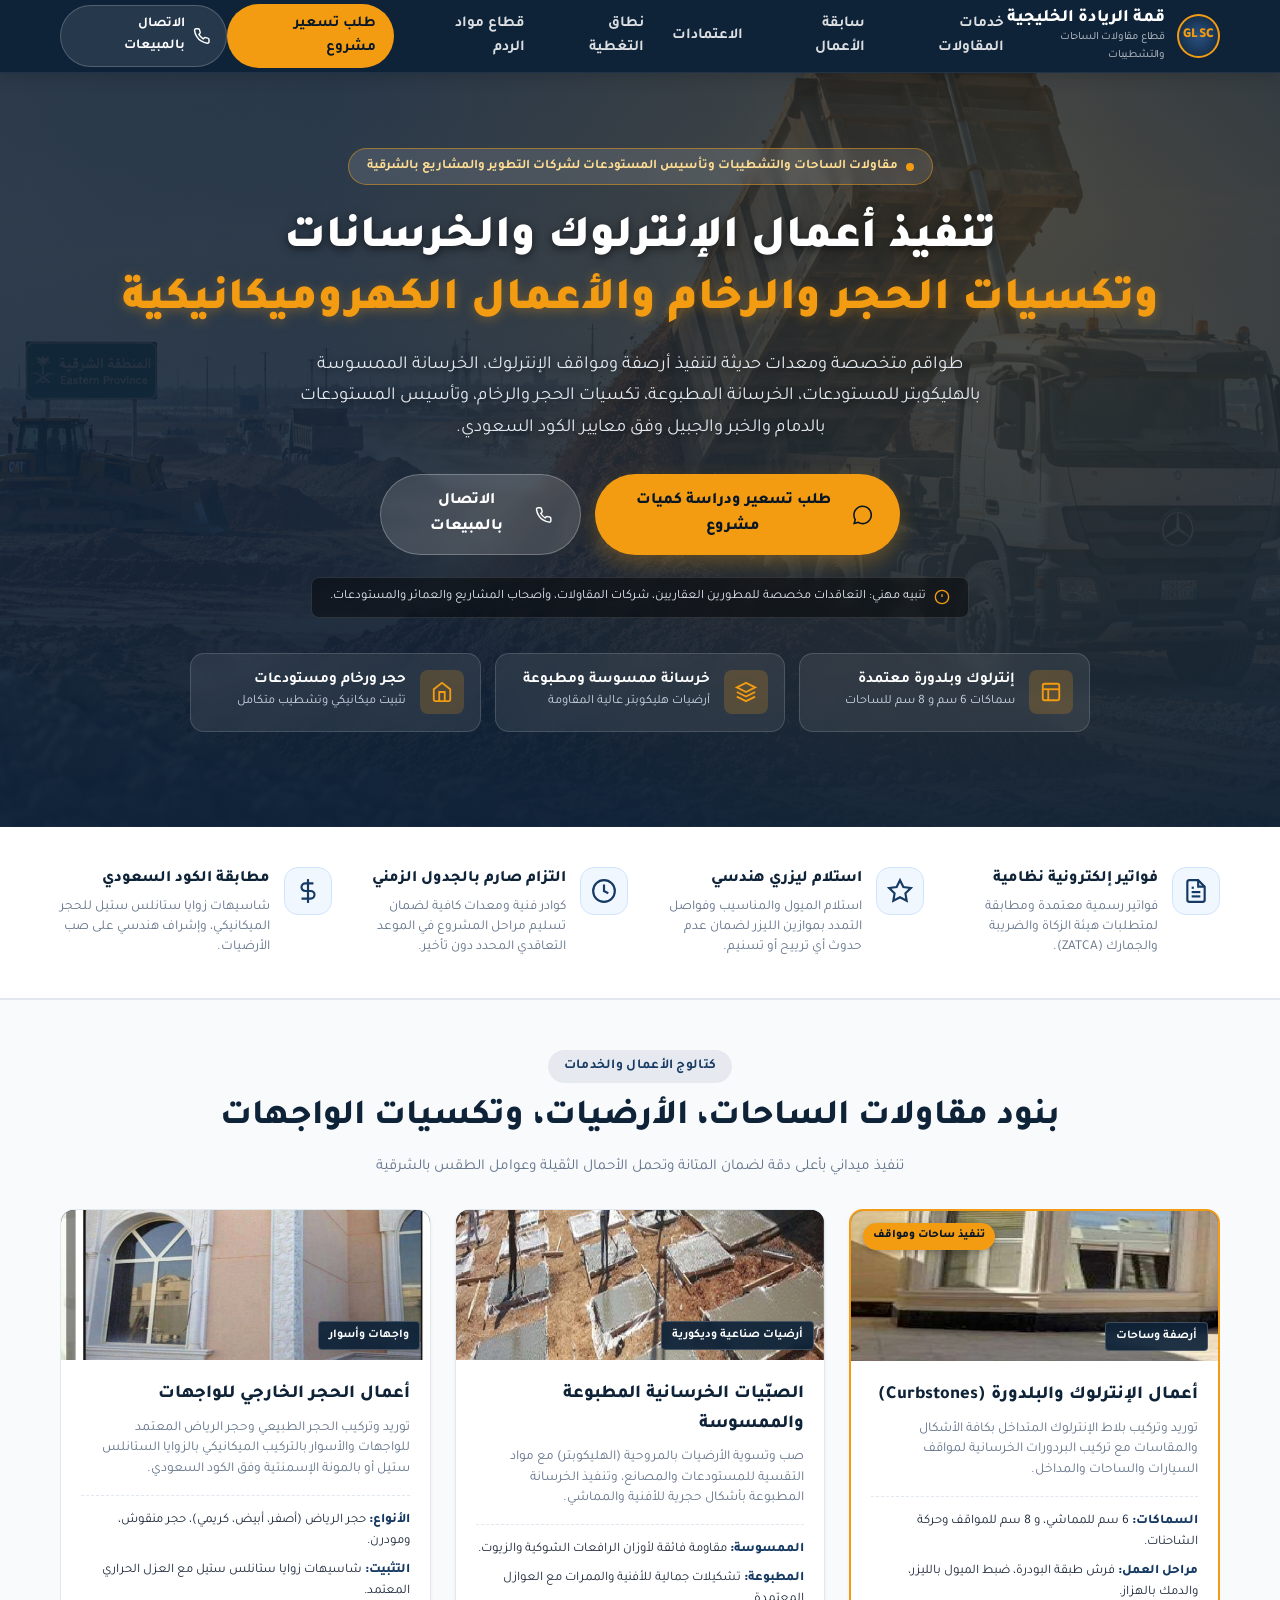
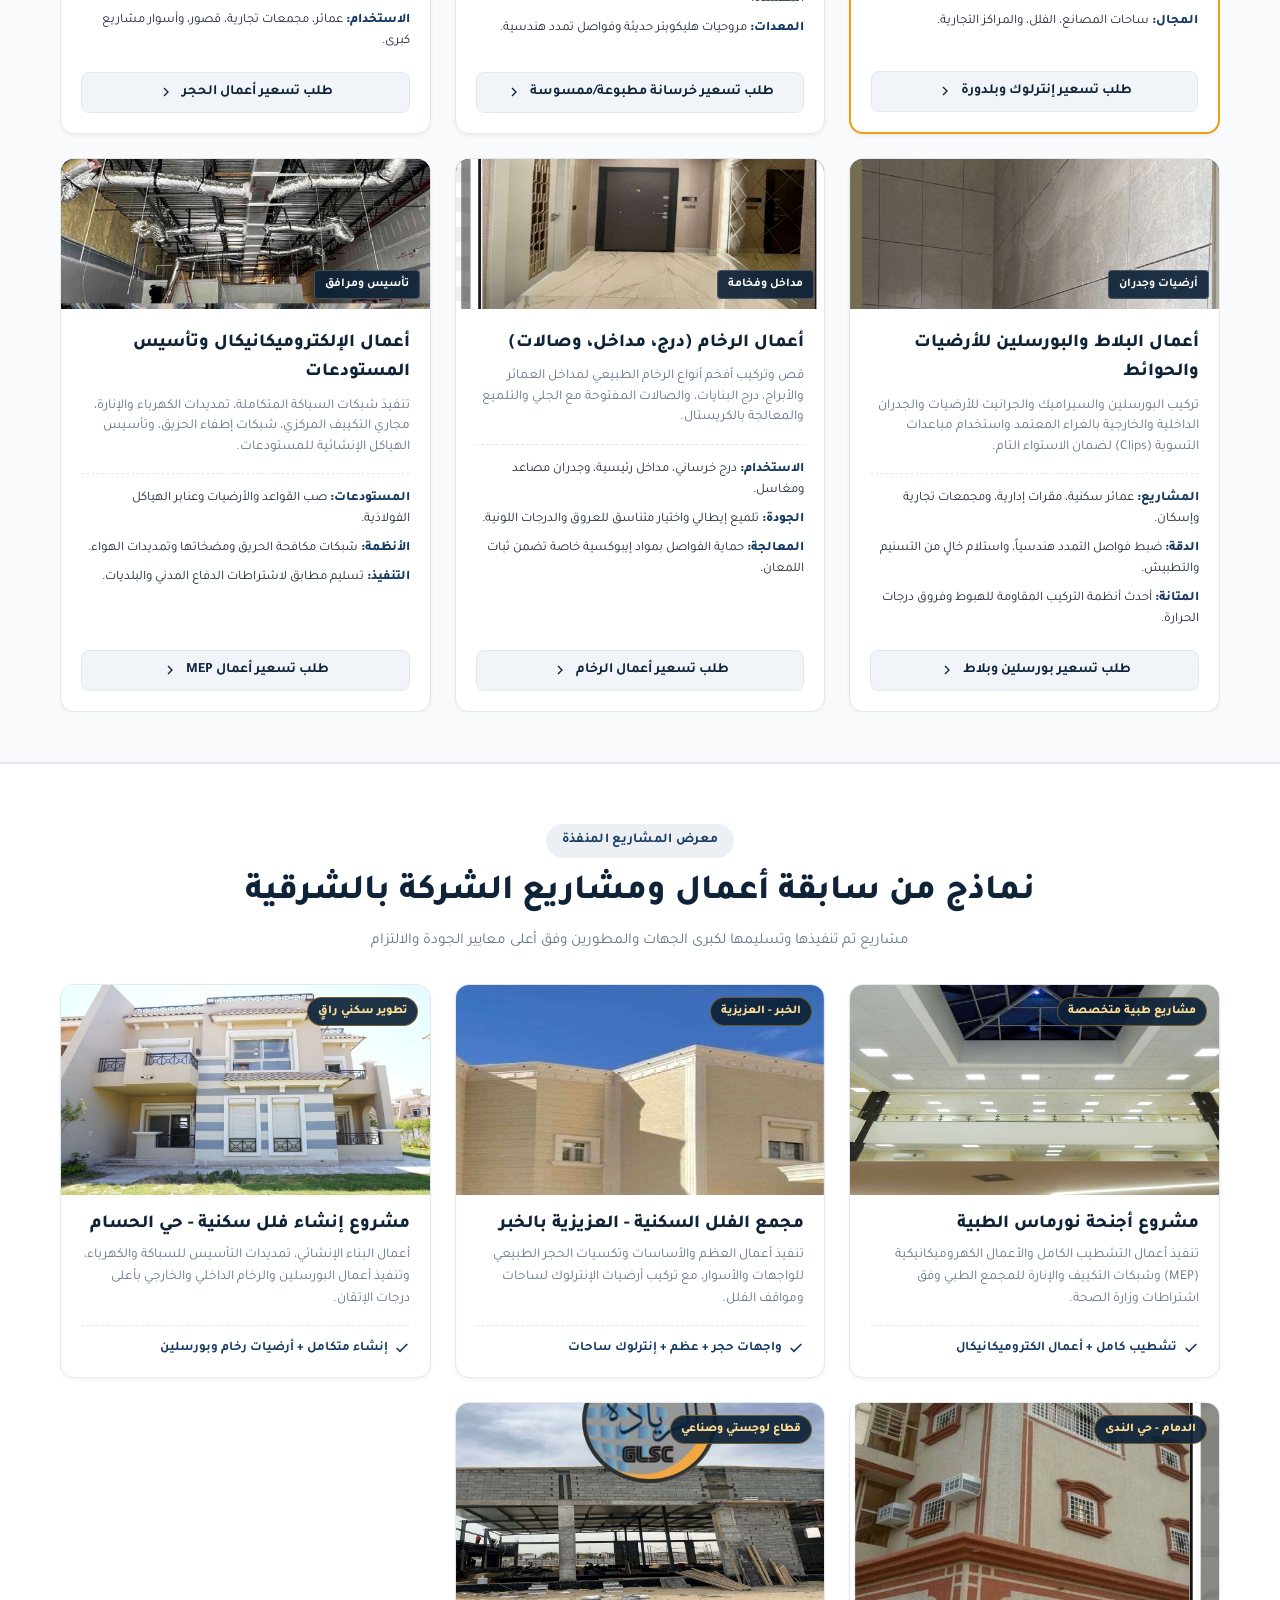
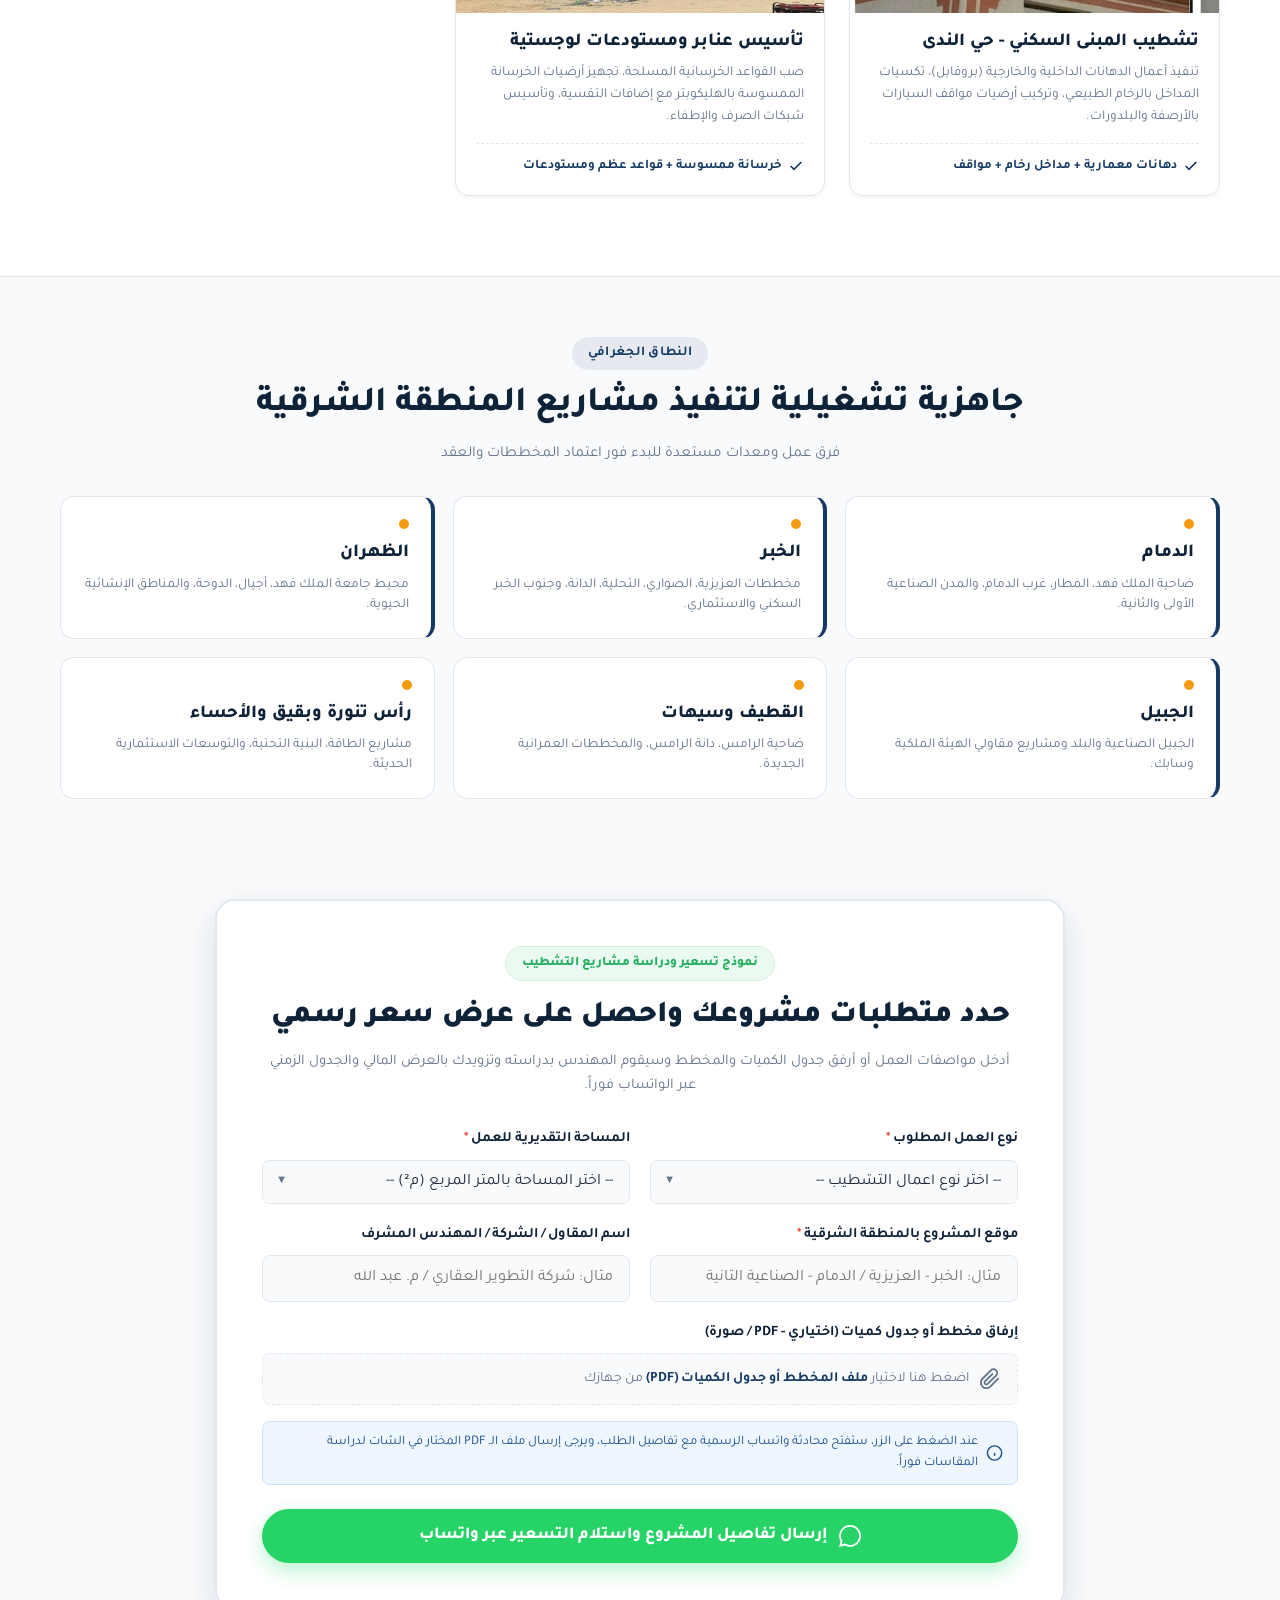
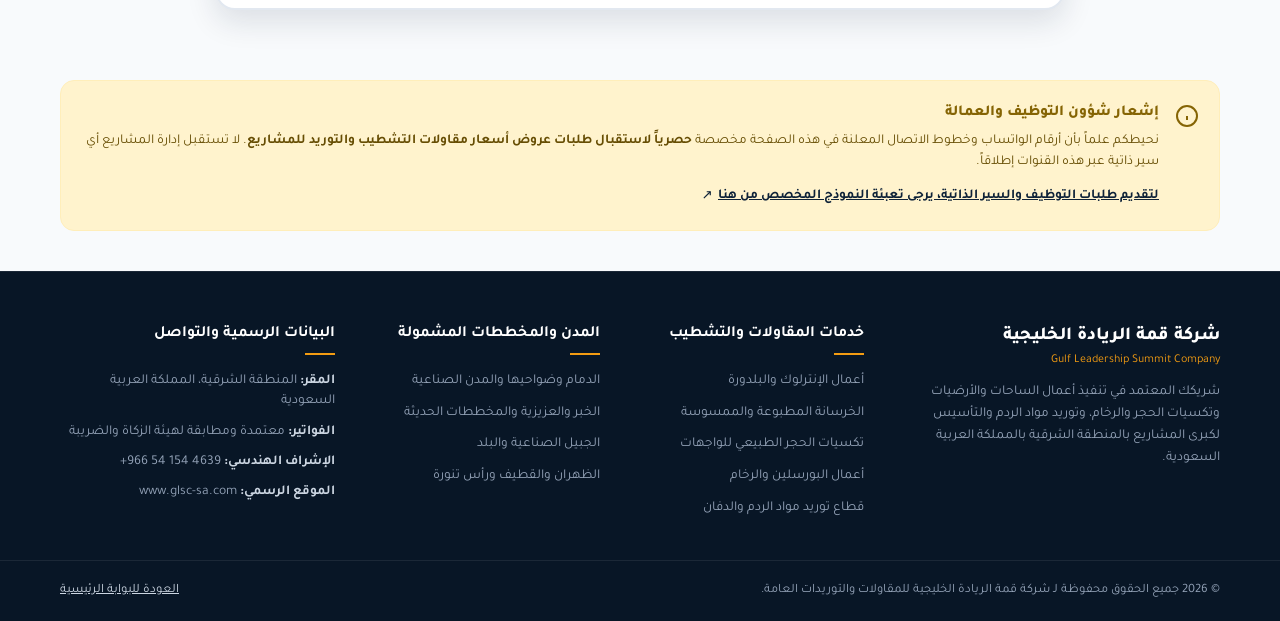
==== commit 94f1a988: "Update finishing.html" ====
--- a/finishing.html
+++ b/finishing.html
@@ -263,9 +263,9 @@
       </nav>
 
       <div class="header-contact">
-        <a href="tel:+966541544639" class="btn-header-call" aria-label="اتصال مباشر بالإشراف الهندسي">
+        <a href="tel:+966541544639" class="btn-header-call" aria-label="اتصال مباشر بالمبيعات">
           <svg width="18" height="18" viewBox="0 0 24 24" fill="none" stroke="currentColor" stroke-width="2"><path d="M22 16.92v3a2 2 0 0 1-2.18 2 19.79 19.79 0 0 1-8.63-3.07 19.5 19.5 0 0 1-6-6 19.79 19.79 0 0 1-3.07-8.67A2 2 0 0 1 4.11 2h3a2 2 0 0 1 2 1.72 12.84 12.84 0 0 0 .7 2.81 2 2 0 0 1-.45 2.11L8.09 9.91a16 16 0 0 0 6 6l1.27-1.27a2 2 0 0 1 2.11-.45 12.84 12.84 0 0 0 2.81.7A2 2 0 0 1 22 16.92z"></path></svg>
-          <span>الإشراف الهندسي</span>
+          <span>الاتصال بالمبيعات</span>
         </a>
       </div>
     </div>
@@ -298,7 +298,7 @@
           </a>
           <a href="tel:+966541544639" class="btn-secondary">
             <svg width="20" height="20" viewBox="0 0 24 24" fill="none" stroke="currentColor" stroke-width="2"><path d="M22 16.92v3a2 2 0 0 1-2.18 2 19.79 19.79 0 0 1-8.63-3.07 19.5 19.5 0 0 1-6-6 19.79 19.79 0 0 1-3.07-8.67A2 2 0 0 1 4.11 2h3a2 2 0 0 1 2 1.72 12.84 12.84 0 0 0 .7 2.81 2 2 0 0 1-.45 2.11L8.09 9.91a16 16 0 0 0 6 6l1.27-1.27a2 2 0 0 1 2.11-.45 12.84 12.84 0 0 0 2.81.7A2 2 0 0 1 22 16.92z"></path></svg>
-            <span>استشارة المهندس المشرف</span>
+            <span>الاتصال بالمبيعات</span>
           </a>
         </div>
 
--- a/css/styles.css
+++ b/css/styles.css
@@ -1339,3 +1339,18 @@
   background-color: #ffffff;
   padding: 6px 10px;
 }
+
+/* تنسيق شعار الشركة الرسمي في الهيدر */
+.site-logo-img {
+  height: 46px;
+  width: auto;
+  max-width: 130px;
+  object-fit: contain;
+  display: block;
+}
+
+@media (max-width: 768px) {
+  .site-logo-img {
+    height: 38px;
+  }
+}
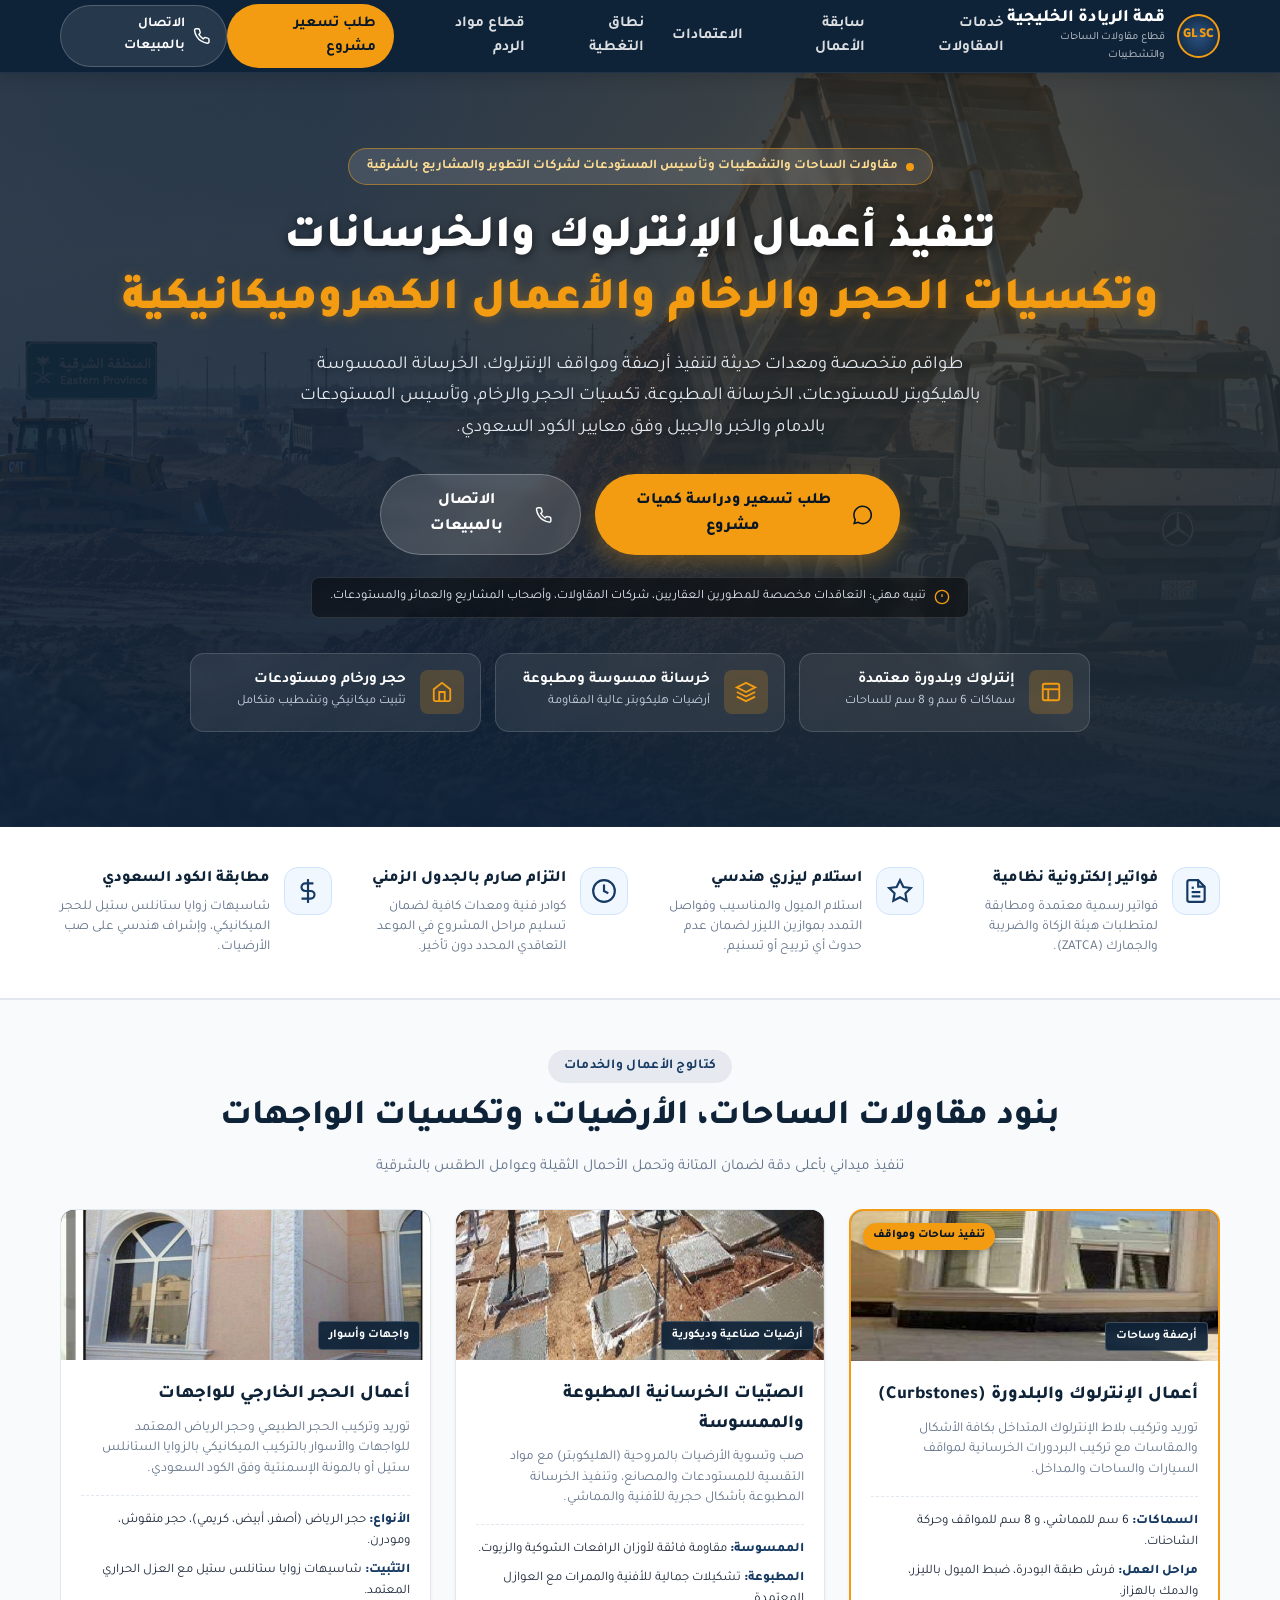
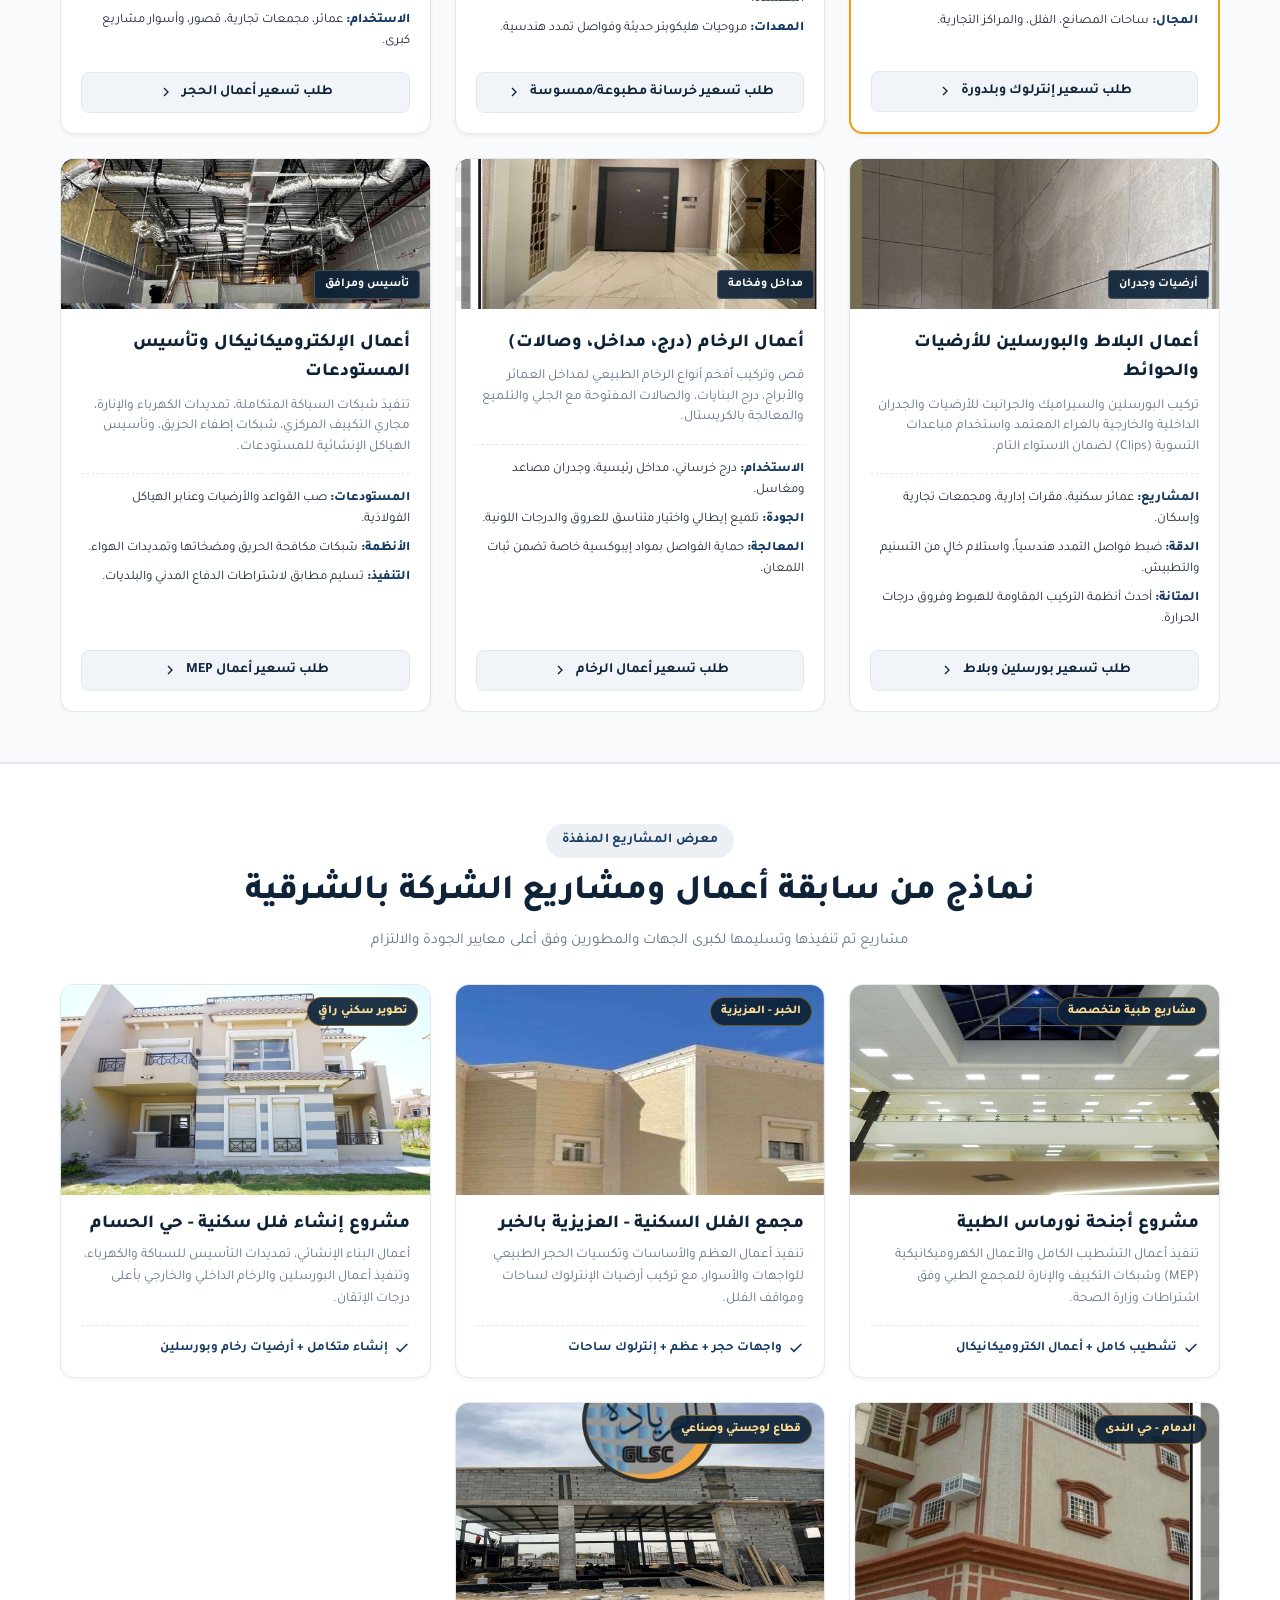
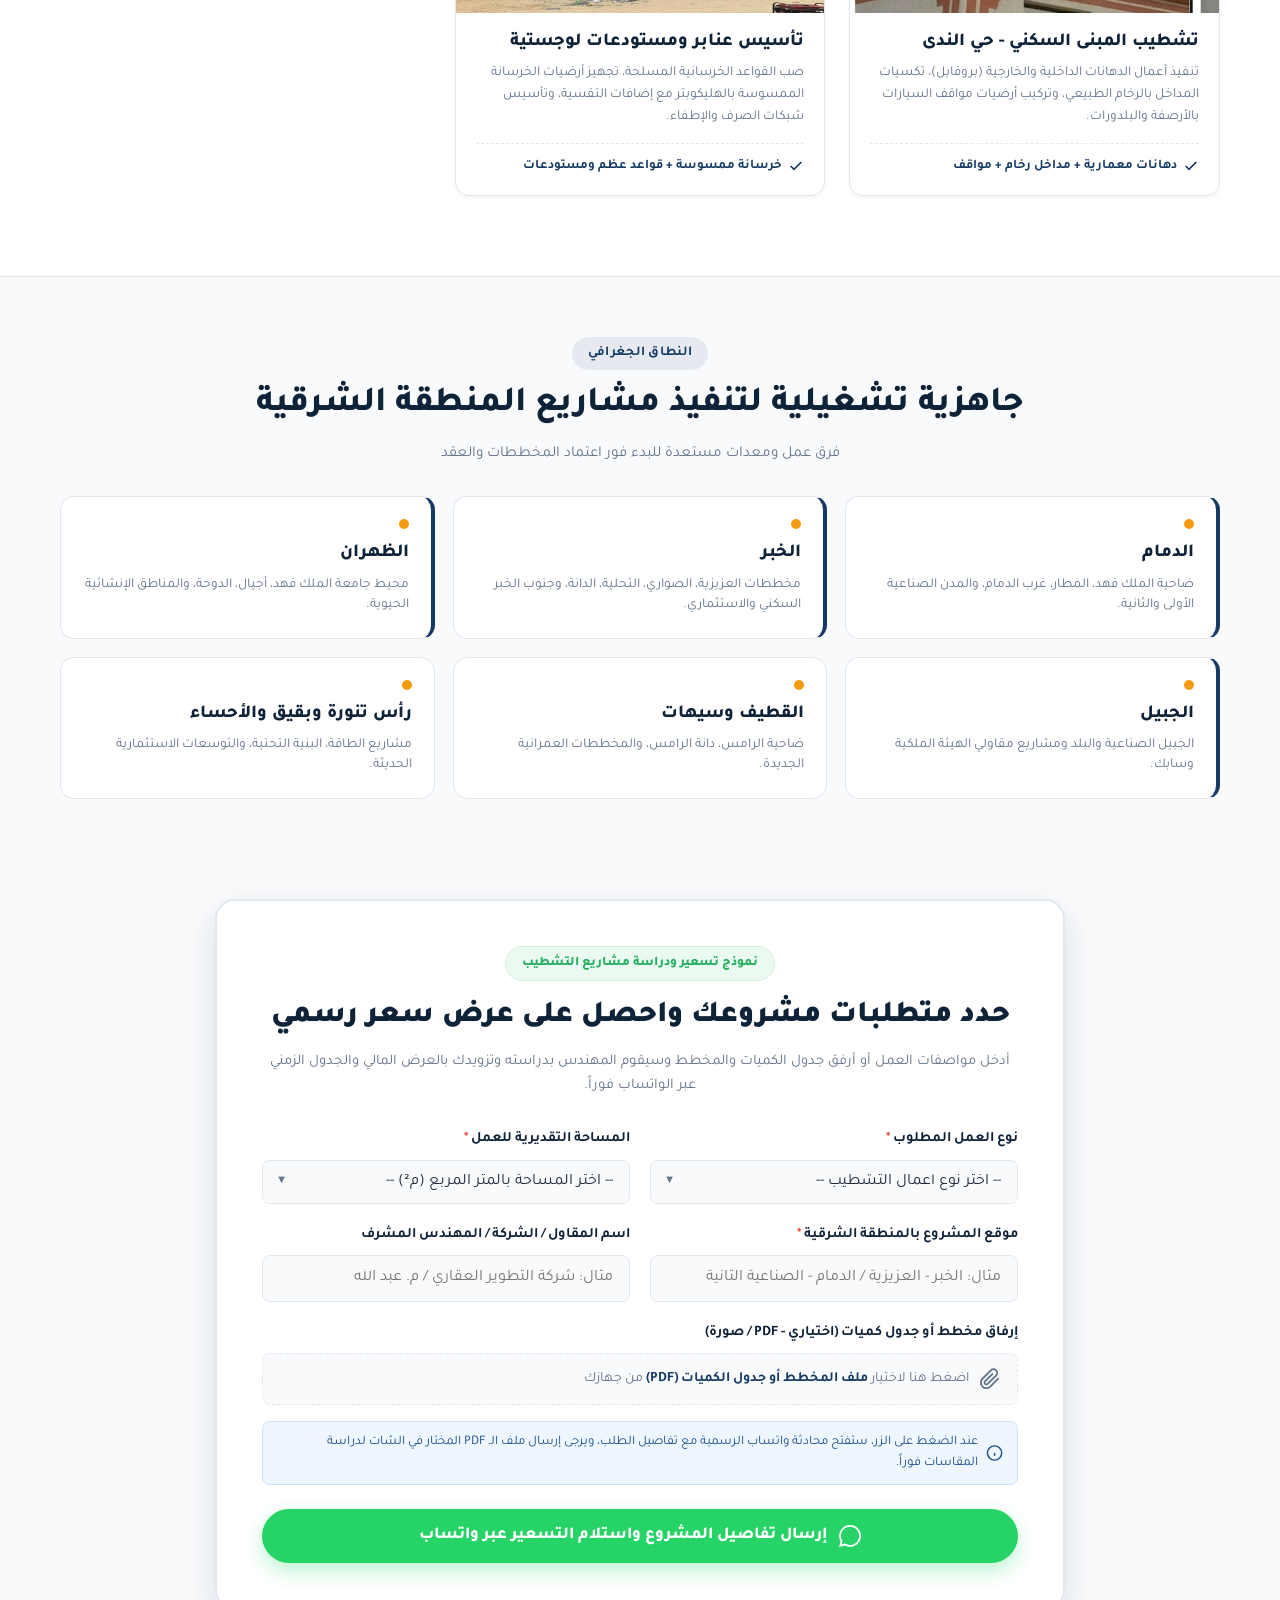
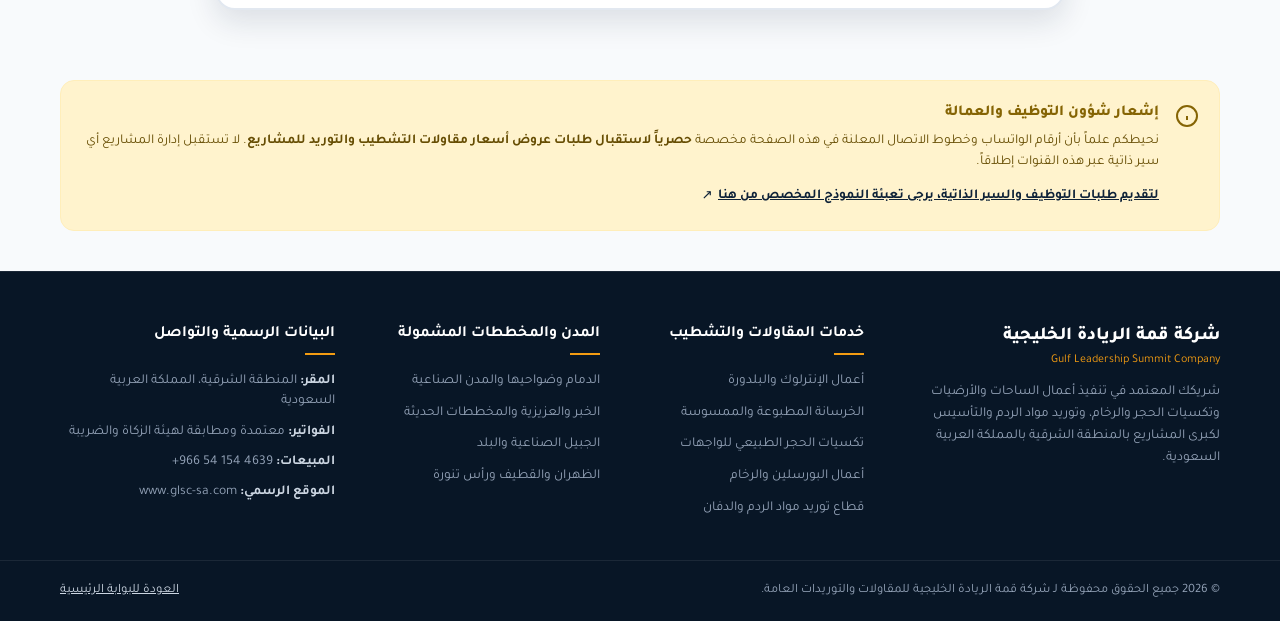
==== commit 34d598eb: "Update finishing.html" ====
--- a/finishing.html
+++ b/finishing.html
@@ -861,7 +861,7 @@
         <ul class="legal-list">
           <li><strong>المقر:</strong> المنطقة الشرقية، المملكة العربية السعودية</li>
           <li><strong>الفواتير:</strong> معتمدة ومطابقة لهيئة الزكاة والضريبة</li>
-          <li><strong>الإشراف الهندسي:</strong> <a href="tel:+966541544639" dir="ltr">+966 54 154 4639</a></li>
+          <li><strong>المبيعات:</strong> <a href="tel:+966541544639" dir="ltr">+966 54 154 4639</a></li>
           <li><strong>الموقع الرسمي:</strong> www.glsc-sa.com</li>
         </ul>
       </div>
@@ -879,9 +879,9 @@
   <!-- 10. Sticky Mobile Bar -->
   <aside class="sticky-mobile-bar" id="stickyBar" aria-label="أزرار التواصل السريع">
     <div class="sticky-actions-container">
-      <a href="tel:+966541544639" class="btn-sticky-call" aria-label="اتصال هاتفي مباشر بالإشراف الهندسي">
+      <a href="tel:+966541544639" class="btn-sticky-call" aria-label="اتصال هاتفي مباشر بالمبيعات">
         <svg width="20" height="20" viewBox="0 0 24 24" fill="none" stroke="currentColor" stroke-width="2"><path d="M22 16.92v3a2 2 0 0 1-2.18 2 19.79 19.79 0 0 1-8.63-3.07 19.5 19.5 0 0 1-6-6 19.79 19.79 0 0 1-3.07-8.67A2 2 0 0 1 4.11 2h3a2 2 0 0 1 2 1.72 12.84 12.84 0 0 0 .7 2.81 2 2 0 0 1-.45 2.11L8.09 9.91a16 16 0 0 0 6 6l1.27-1.27a2 2 0 0 1 2.11-.45 12.84 12.84 0 0 0 2.81.7A2 2 0 0 1 22 16.92z"></path></svg>
-        <span>اتصال بالإشراف</span>
+        <span>اتصال بالمبيعات</span>
       </a>
 
       <button class="btn-sticky-whatsapp" id="stickyFinishingWhatsAppBtn" aria-label="طلب تسعير مقاولة عبر واتساب">
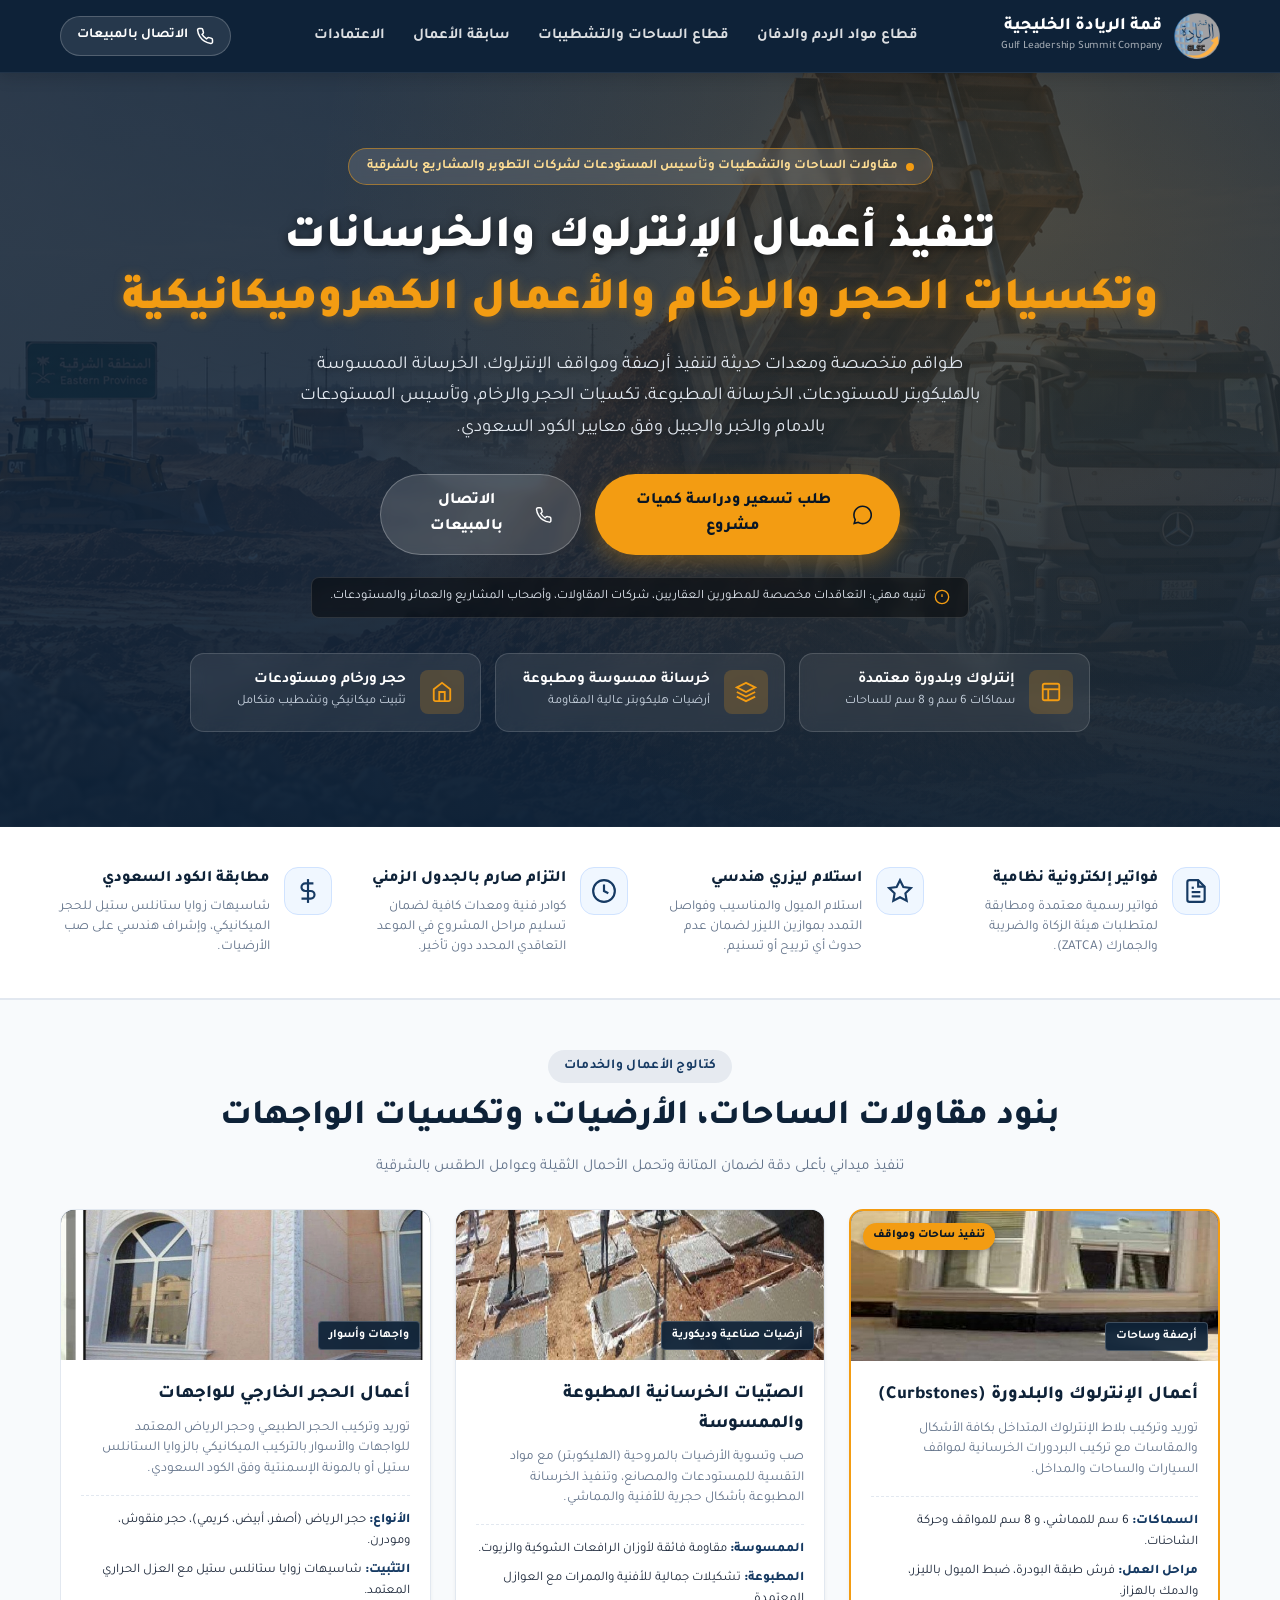
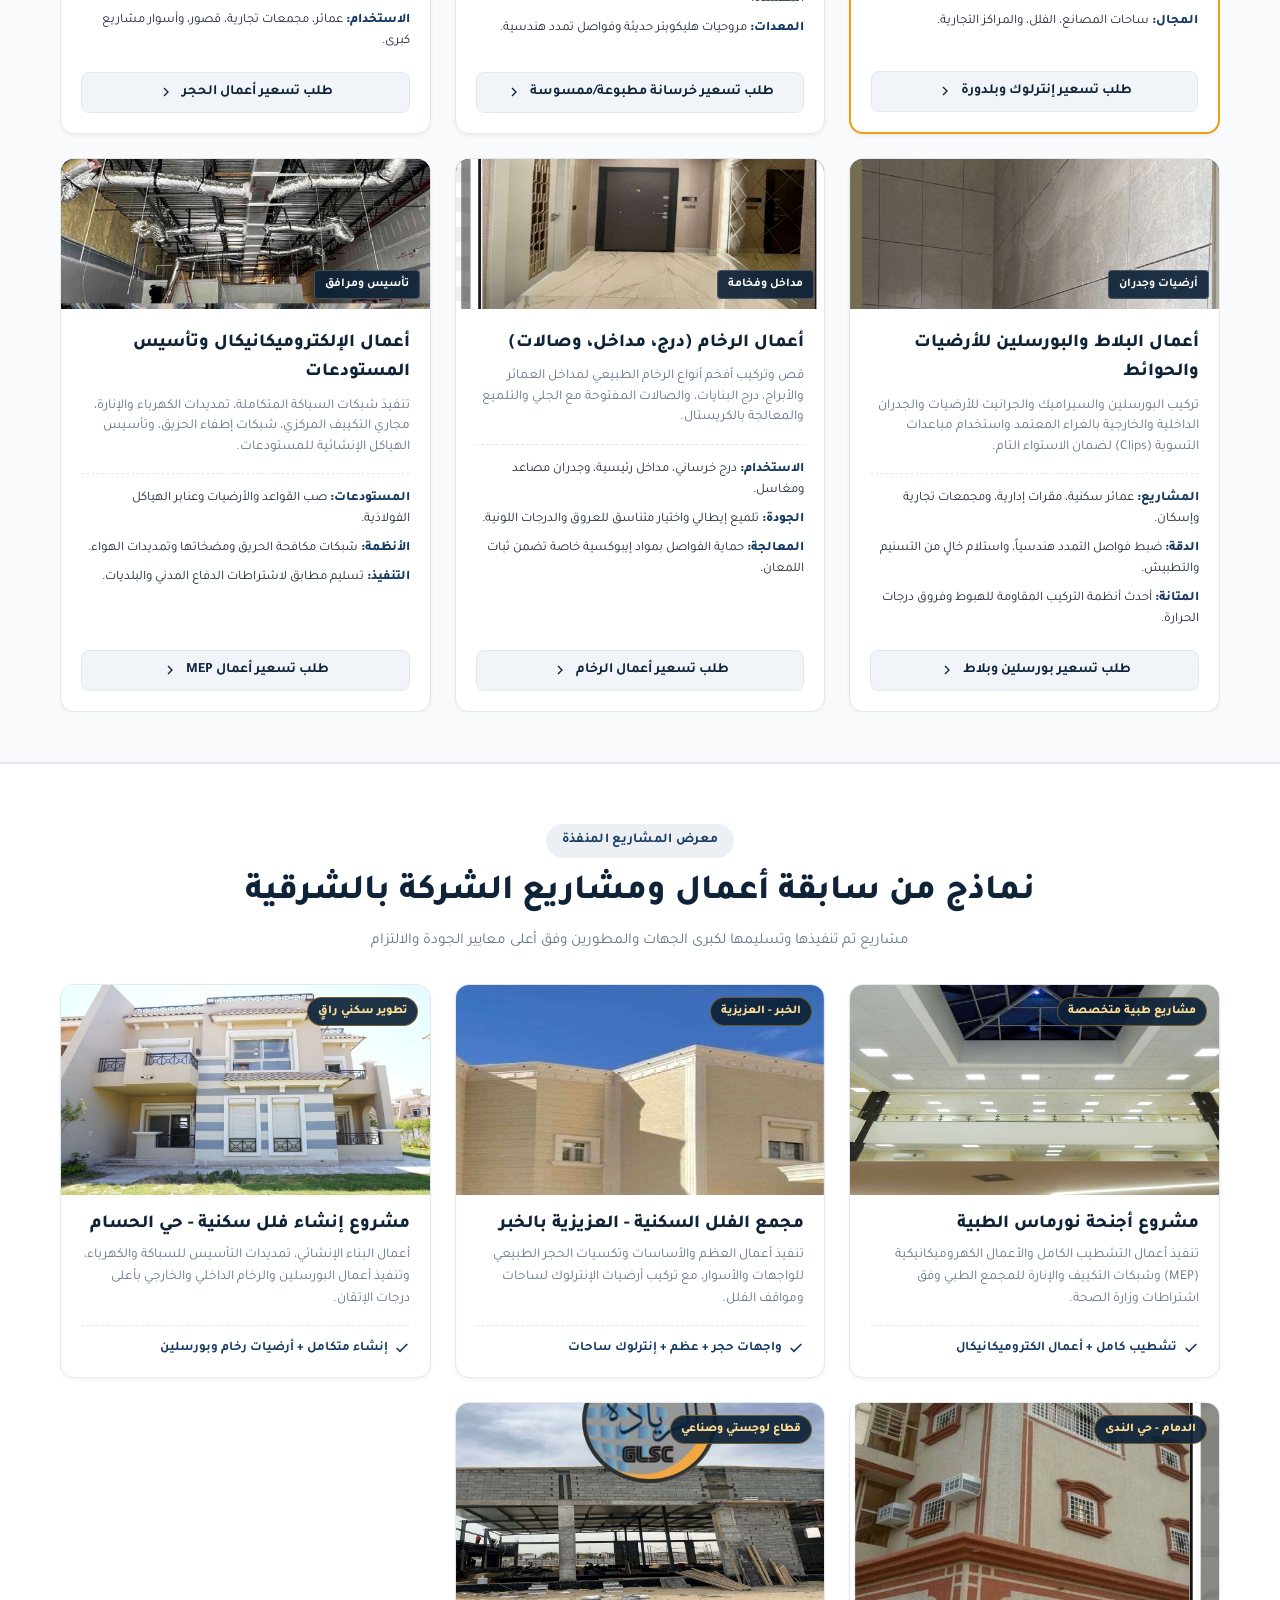
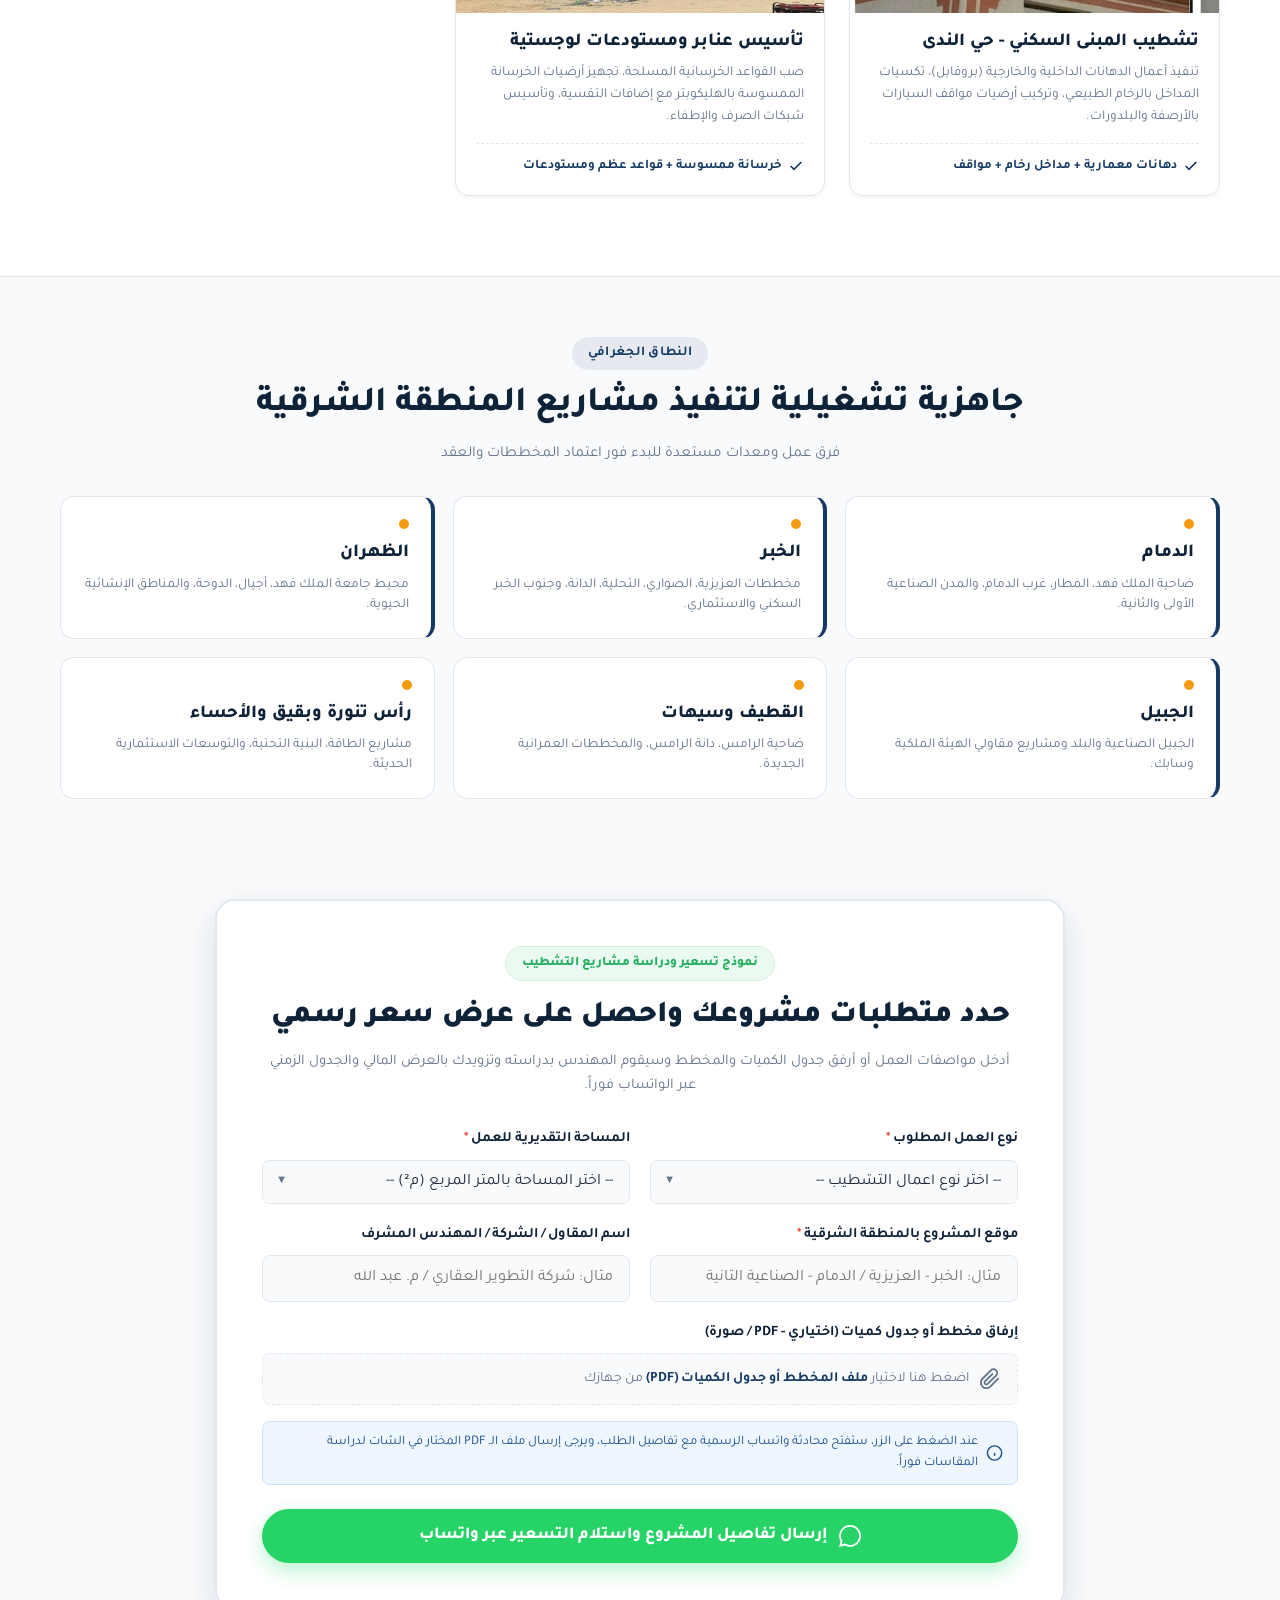
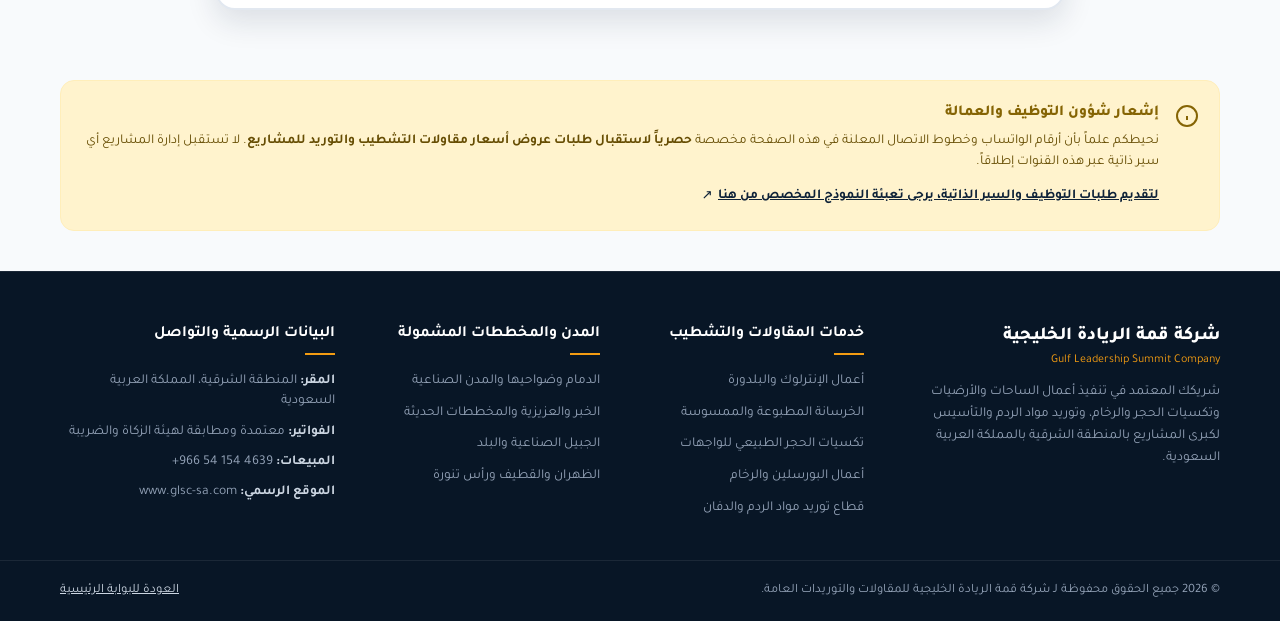
==== commit 422cdb3b: "Update finishing.html" ====
--- a/finishing.html
+++ b/finishing.html
@@ -242,28 +242,25 @@
   <header class="site-header" id="header">
     <div class="container header-inner">
       <div class="brand-identity">
-        <a href="index.html" class="brand-logo" aria-label="شركة قمة الريادة الخليجية">
-          <div class="logo-symbol">
-            <span class="logo-letters">GLSC</span>
-          </div>
+        <a href="index.html" class="brand-logo" aria-label="الصفحة الرئيسية لشركة قمة الريادة الخليجية">
+          <!-- صورة الشعار الرسمي بأقصى اليمين -->
+          <img src="assets/icons/logo.png" alt="شعار شركة قمة الريادة الخليجية" class="site-logo-img">
           <div class="logo-texts">
             <span class="brand-title">قمة الريادة الخليجية</span>
-            <span class="brand-subtitle">قطاع مقاولات الساحات والتشطيبات</span>
+            <span class="brand-subtitle">Gulf Leadership Summit Company</span>
           </div>
         </a>
       </div>
 
       <nav class="desktop-nav">
-        <a href="#services">خدمات المقاولات</a>
-        <a href="#portfolio">سابقة الأعمال</a>
+        <a href="materials.html">قطاع مواد الردم والدفان</a>
+        <a href="finishing.html">قطاع الساحات والتشطيبات</a>
+        <a href="#showcase">سابقة الأعمال</a>
         <a href="#compliance">الاعتمادات</a>
-        <a href="#coverage">نطاق التغطية</a>
-        <a href="materials.html">قطاع مواد الردم</a>
-        <a href="#rfq-funnel" class="btn-nav-highlight">طلب تسعير مشروع</a>
       </nav>
 
       <div class="header-contact">
-        <a href="tel:+966541544639" class="btn-header-call" aria-label="اتصال مباشر بالمبيعات">
+        <a href="tel:+966541544639" class="btn-header-call" aria-label="اتصال فوري بالمبيعات">
           <svg width="18" height="18" viewBox="0 0 24 24" fill="none" stroke="currentColor" stroke-width="2"><path d="M22 16.92v3a2 2 0 0 1-2.18 2 19.79 19.79 0 0 1-8.63-3.07 19.5 19.5 0 0 1-6-6 19.79 19.79 0 0 1-3.07-8.67A2 2 0 0 1 4.11 2h3a2 2 0 0 1 2 1.72 12.84 12.84 0 0 0 .7 2.81 2 2 0 0 1-.45 2.11L8.09 9.91a16 16 0 0 0 6 6l1.27-1.27a2 2 0 0 1 2.11-.45 12.84 12.84 0 0 0 2.81.7A2 2 0 0 1 22 16.92z"></path></svg>
           <span>الاتصال بالمبيعات</span>
         </a>
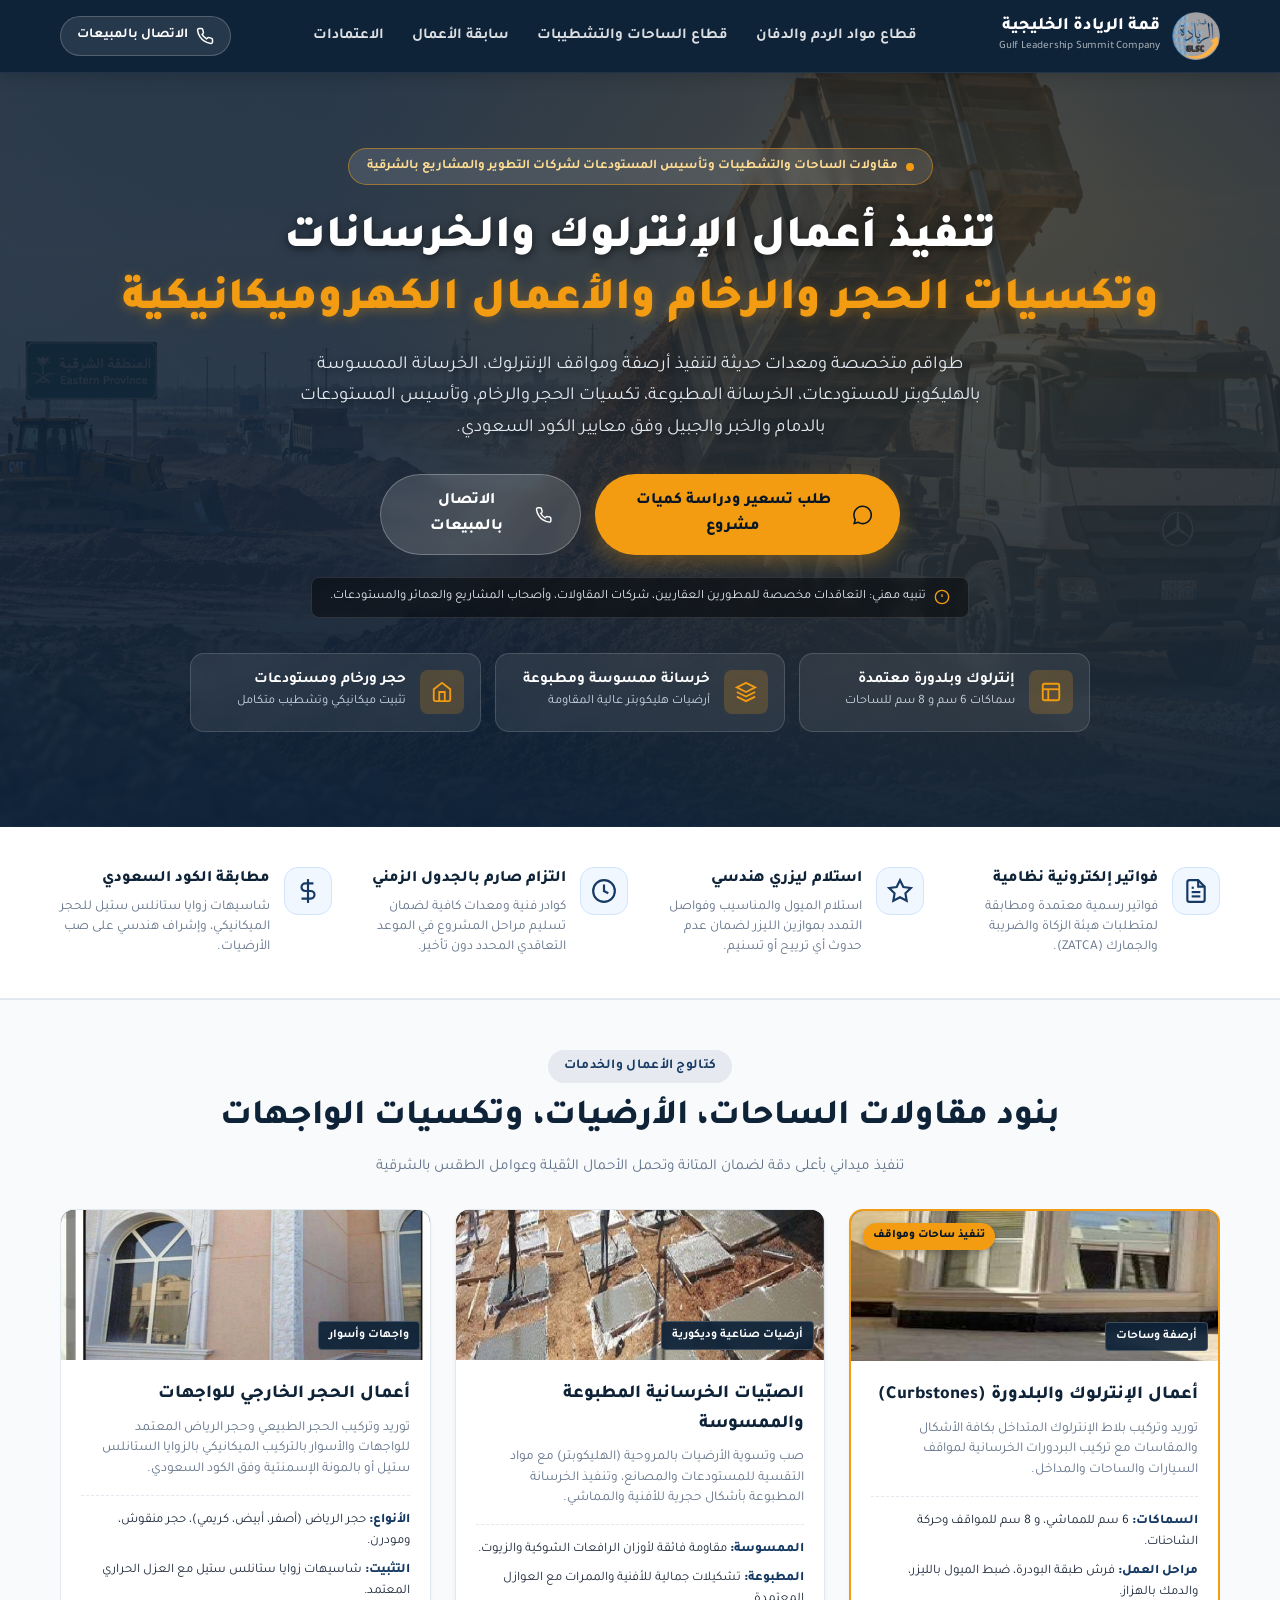
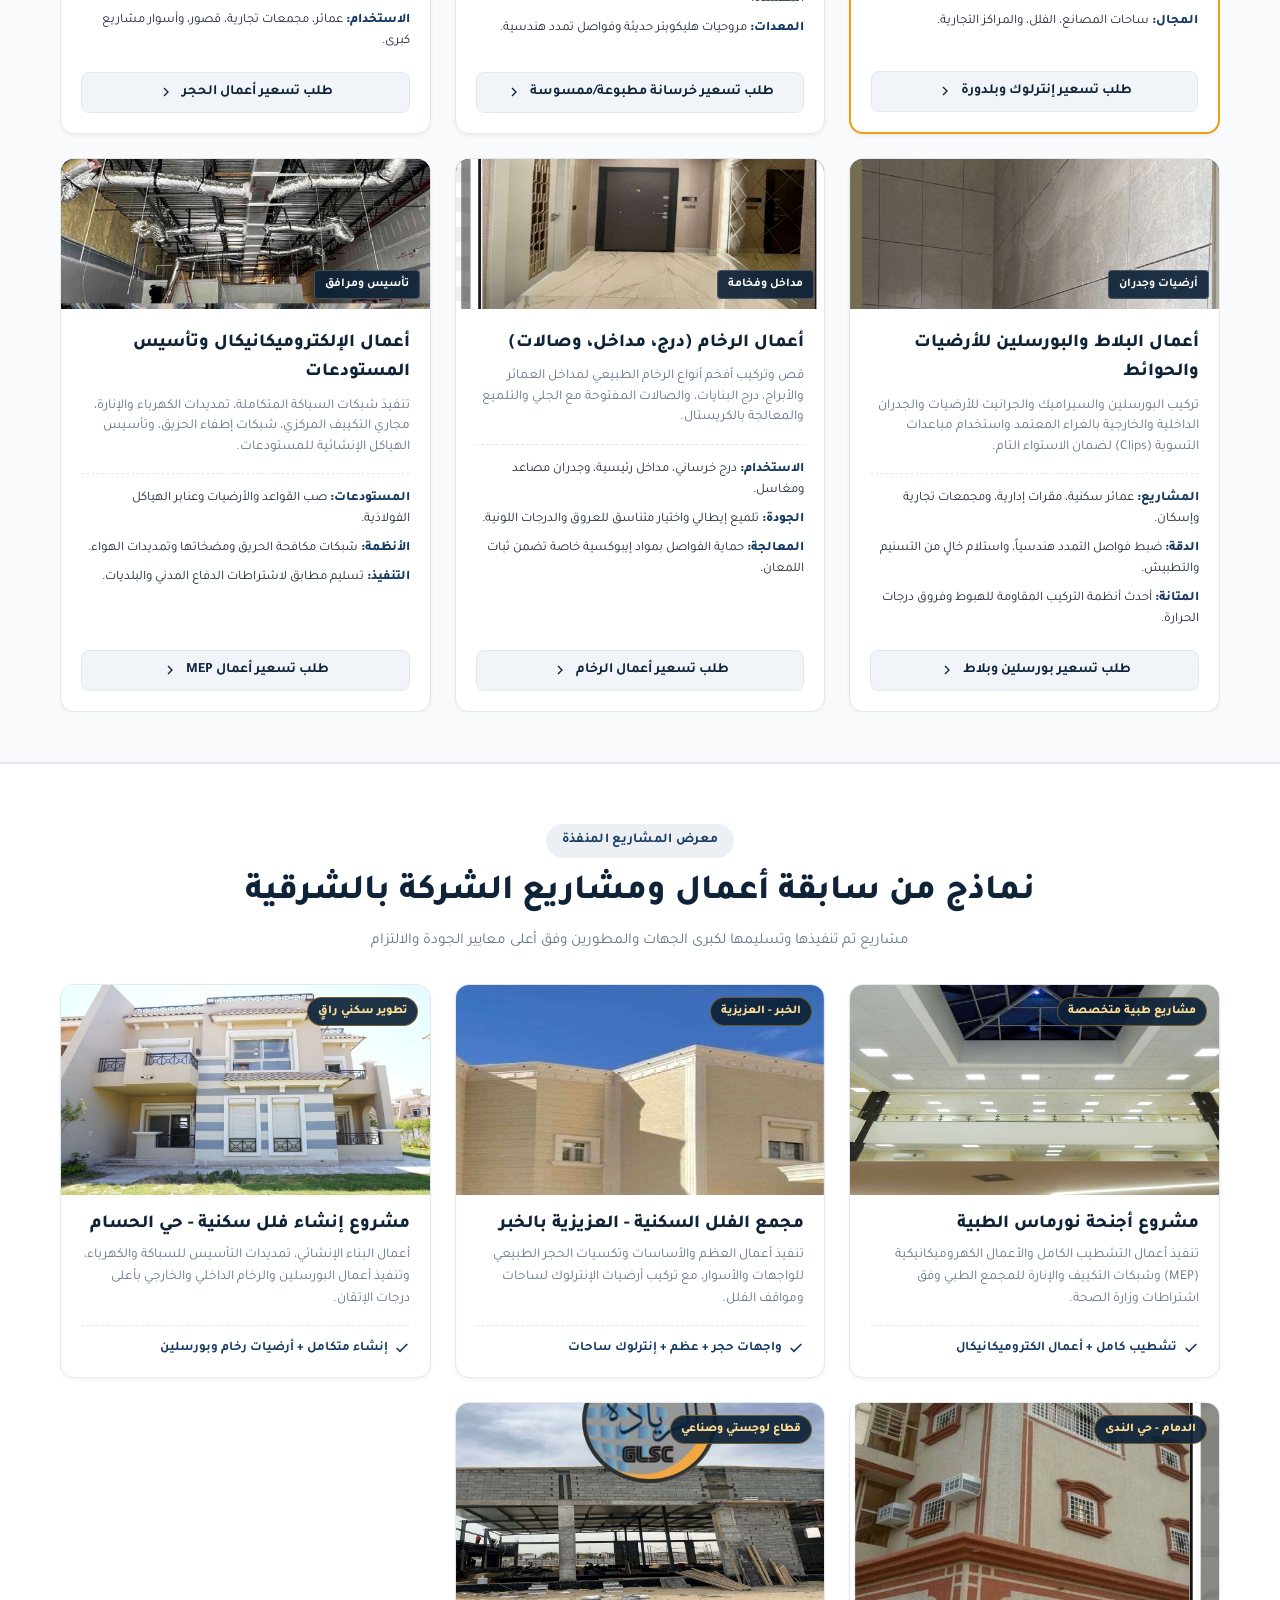
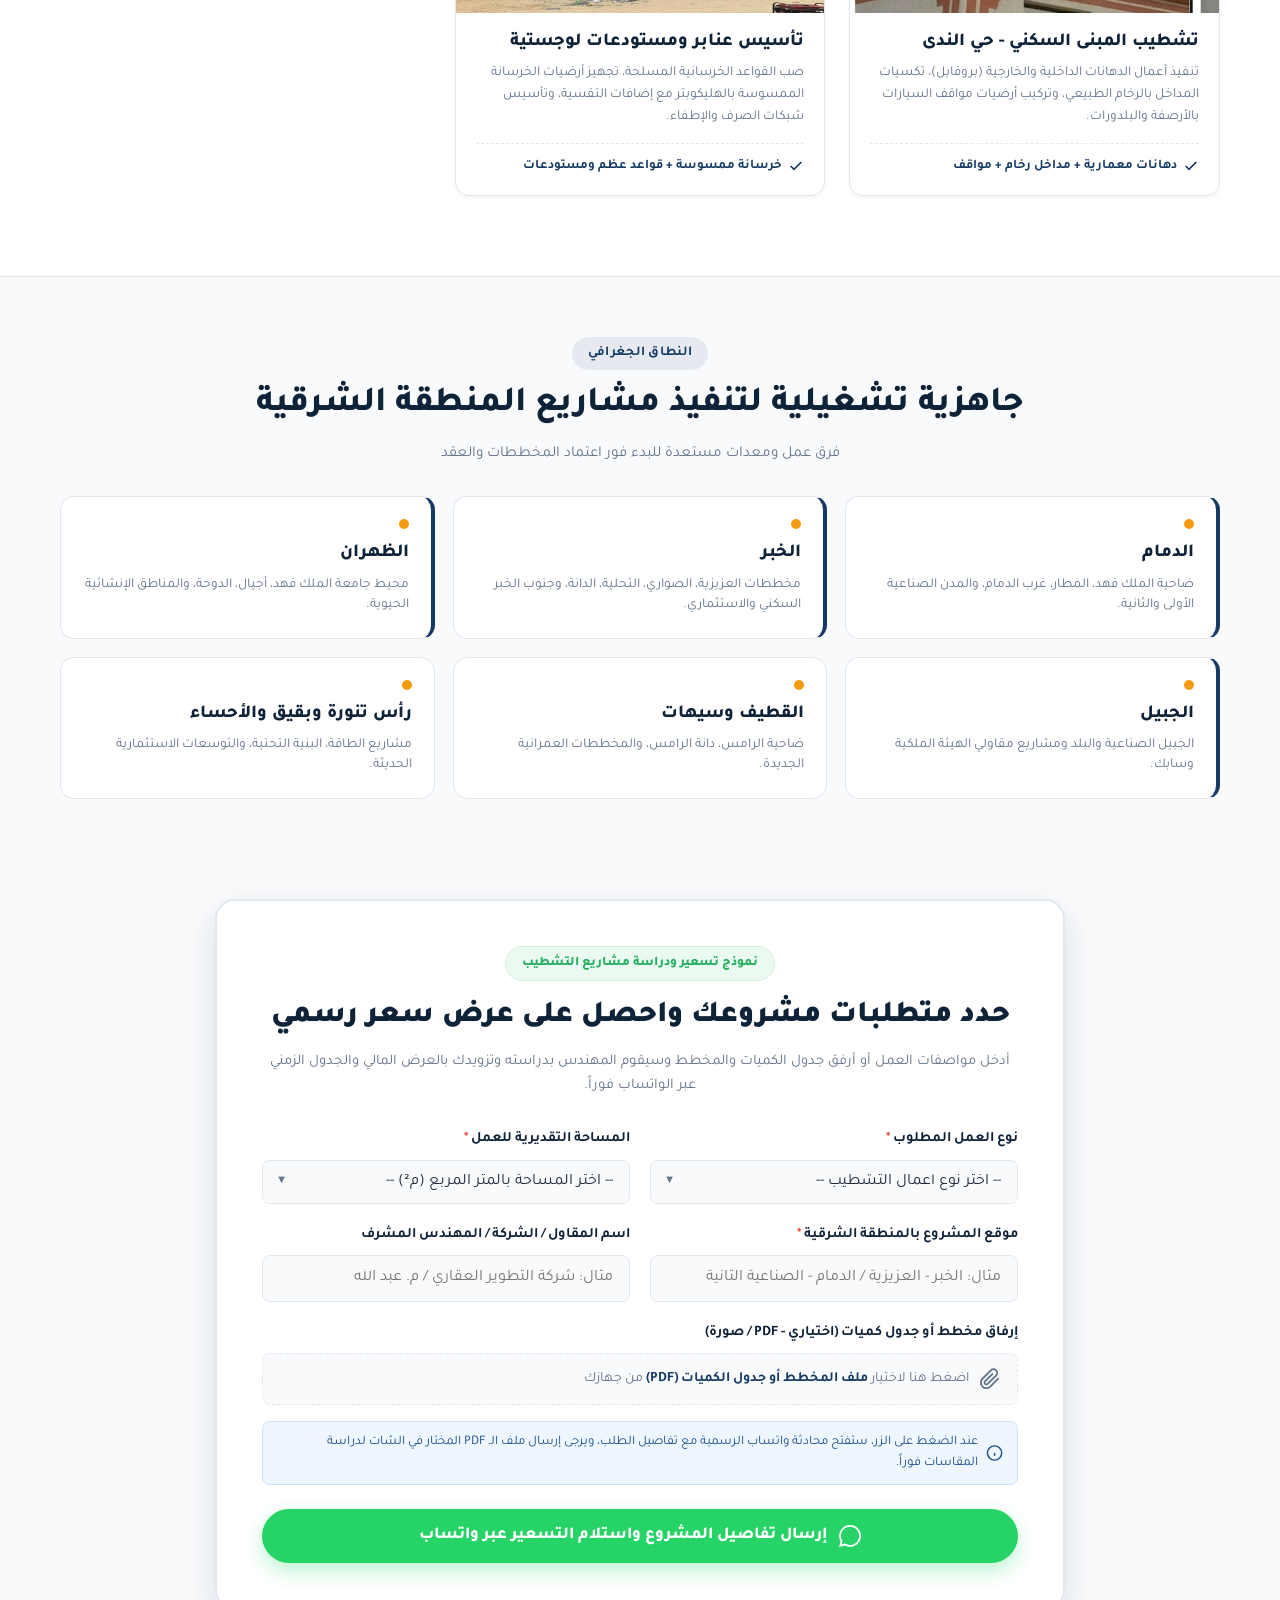
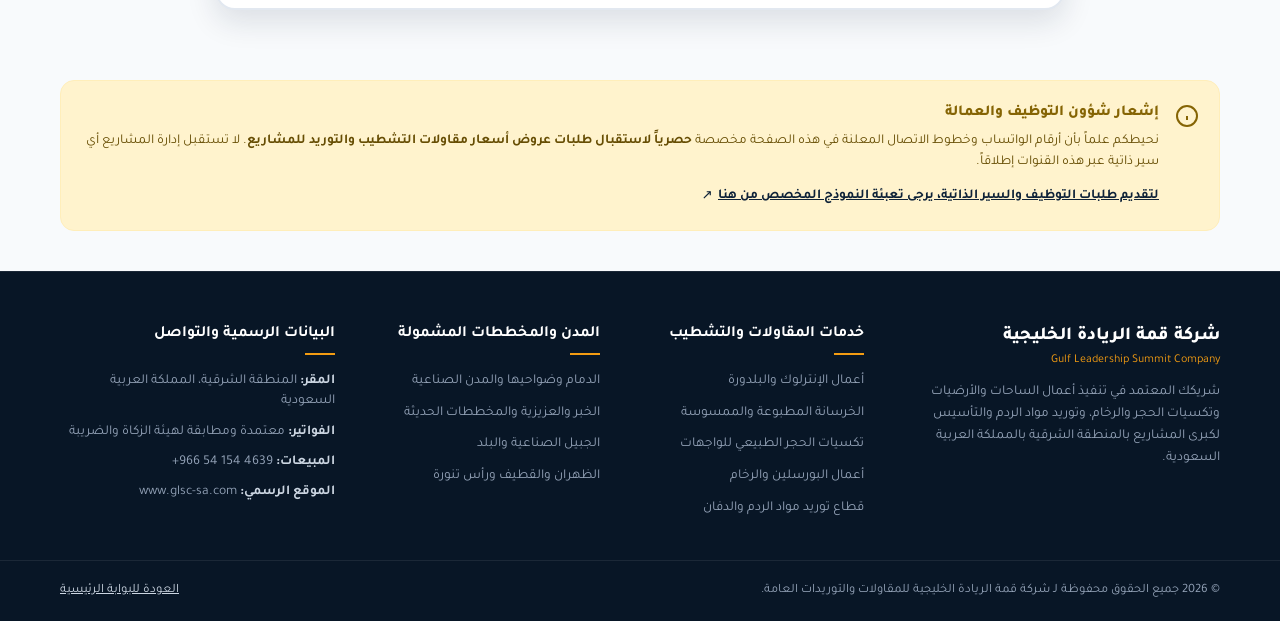
==== commit be296ffe: "Update finishing.html" ====
--- a/finishing.html
+++ b/finishing.html
@@ -243,13 +243,13 @@
     <div class="container header-inner">
       <div class="brand-identity">
         <a href="index.html" class="brand-logo" aria-label="الصفحة الرئيسية لشركة قمة الريادة الخليجية">
-          <!-- صورة الشعار الرسمي بأقصى اليمين -->
-          <img src="assets/icons/logo.png" alt="شعار شركة قمة الريادة الخليجية" class="site-logo-img">
-          <div class="logo-texts">
-            <span class="brand-title">قمة الريادة الخليجية</span>
-            <span class="brand-subtitle">Gulf Leadership Summit Company</span>
-          </div>
-        </a>
+  <!-- الشعار مثبت ومقيد الحجم تماماً -->
+  <img src="assets/icons/logo.png" alt="شعار شركة قمة الريادة الخليجية" class="site-logo-img" style="height: 48px !important; max-height: 48px !important; width: auto !important; max-width: 140px !important; object-fit: contain !important; flex-shrink: 0 !important;">
+  <div class="logo-texts">
+    <span class="brand-title">قمة الريادة الخليجية</span>
+    <span class="brand-subtitle">Gulf Leadership Summit Company</span>
+  </div>
+</a>
       </div>
 
       <nav class="desktop-nav">
--- a/css/styles.css
+++ b/css/styles.css
@@ -1354,3 +1354,58 @@
     height: 38px;
   }
 }
+
+
+/* ضبط ظهور الشعار في أقصى اليمين */
+.brand-logo {
+  display: flex;
+  align-items: center;
+  gap: 14px;
+}
+
+.site-logo-img {
+  height: 52px;
+  width: auto;
+  max-width: 140px;
+  object-fit: contain;
+  display: block;
+}
+
+@media (max-width: 768px) {
+  .site-logo-img {
+    height: 42px;
+  }
+}
+
+
+/* قفل وتثبيت حجم الشعار على الشاشات الكبيرة والجوال */
+.brand-identity {
+  display: flex;
+  align-items: center;
+}
+
+.brand-logo {
+  display: flex !important;
+  align-items: center !important;
+  gap: 12px !important;
+  text-decoration: none !important;
+}
+
+.brand-logo img,
+.site-logo-img {
+  height: 48px !important;
+  max-height: 48px !important;
+  width: auto !important;
+  max-width: 140px !important;
+  object-fit: contain !important;
+  display: block !important;
+  flex-shrink: 0 !important;
+}
+
+@media (max-width: 768px) {
+  .brand-logo img,
+  .site-logo-img {
+    height: 38px !important;
+    max-height: 38px !important;
+  }
+}
